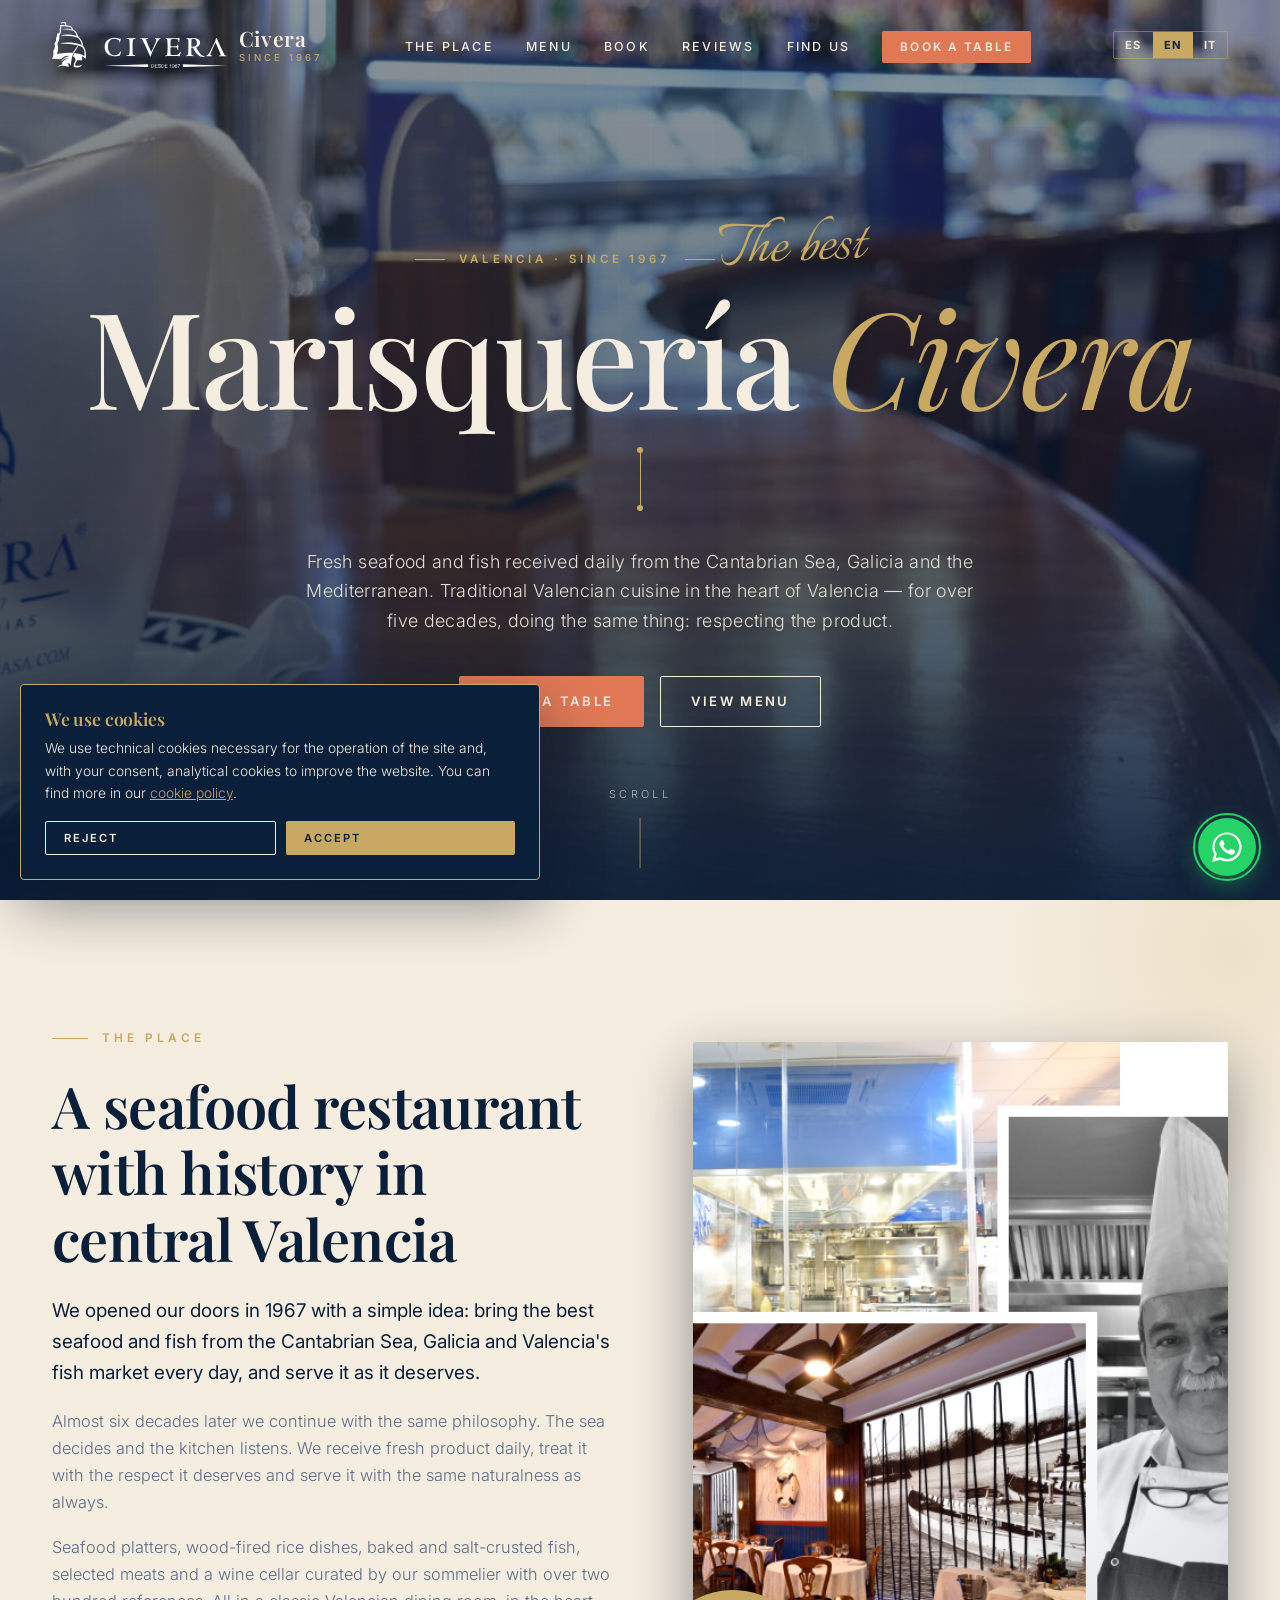
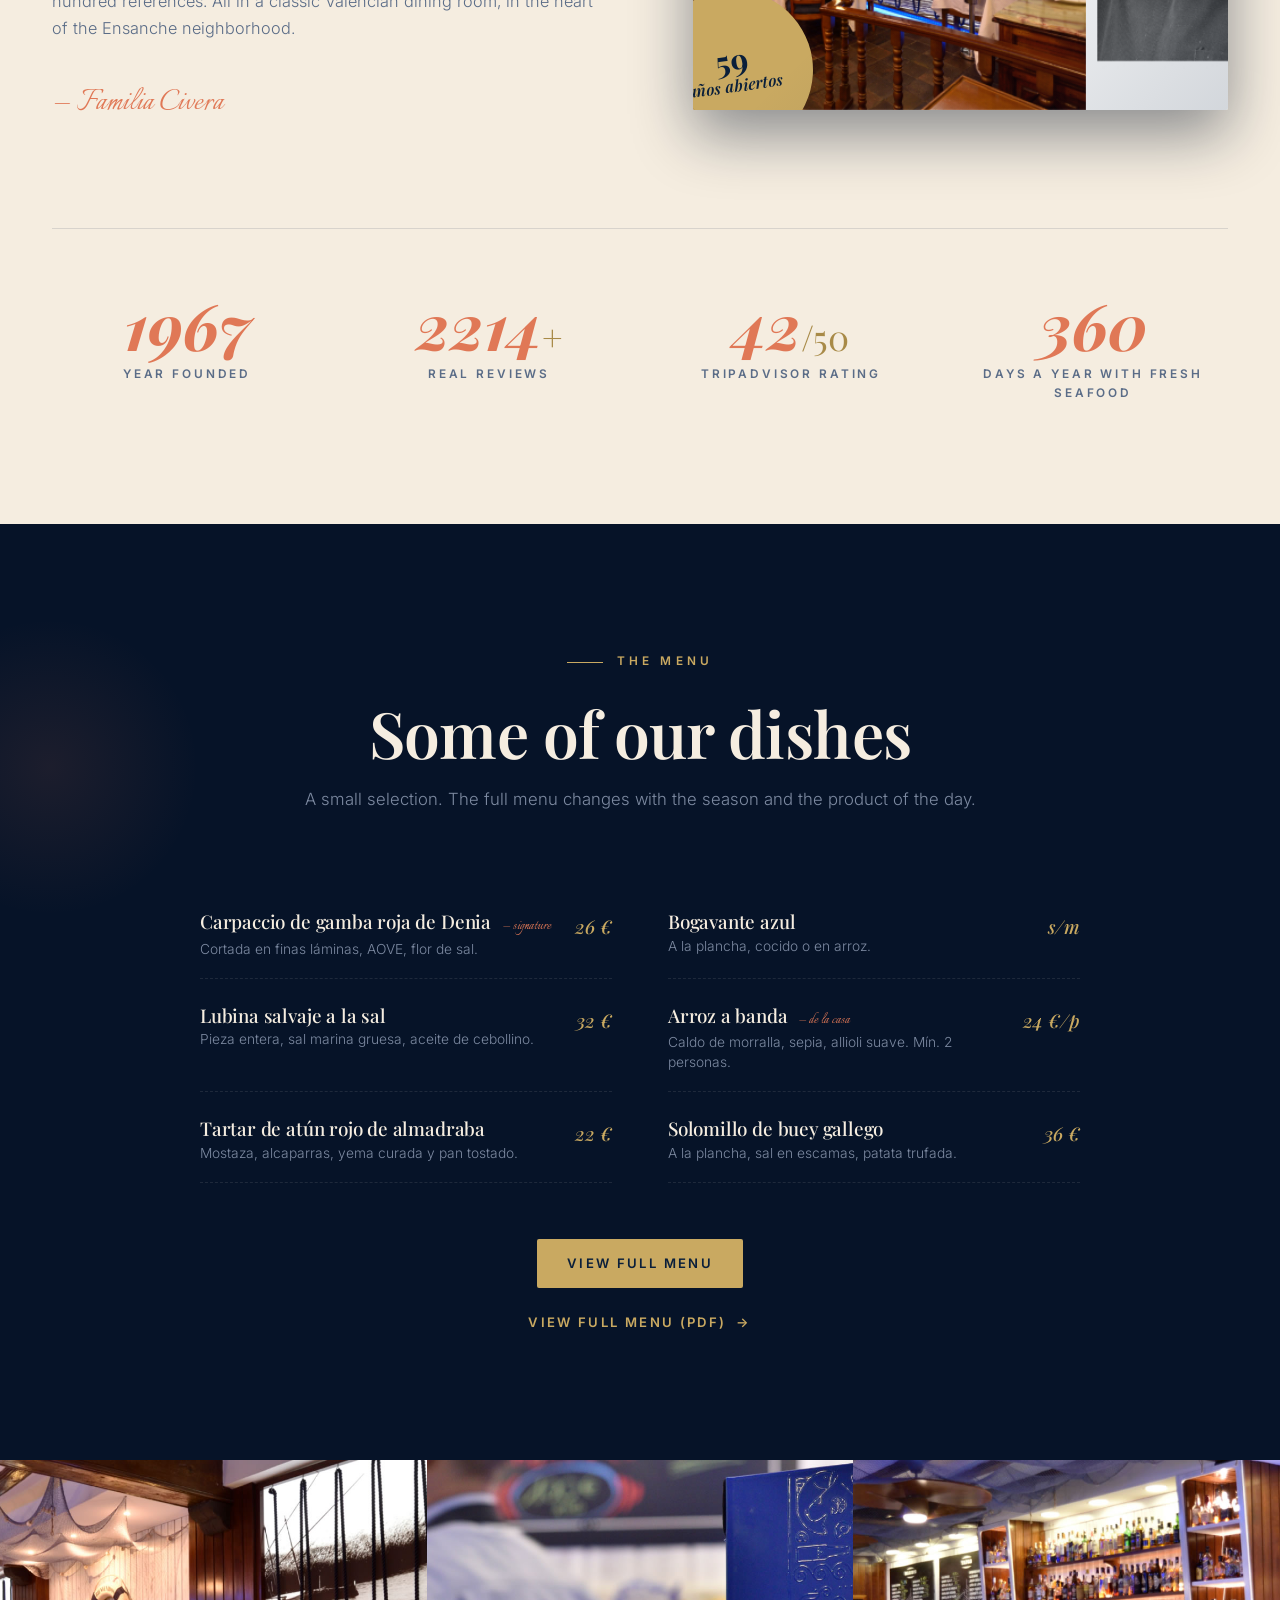
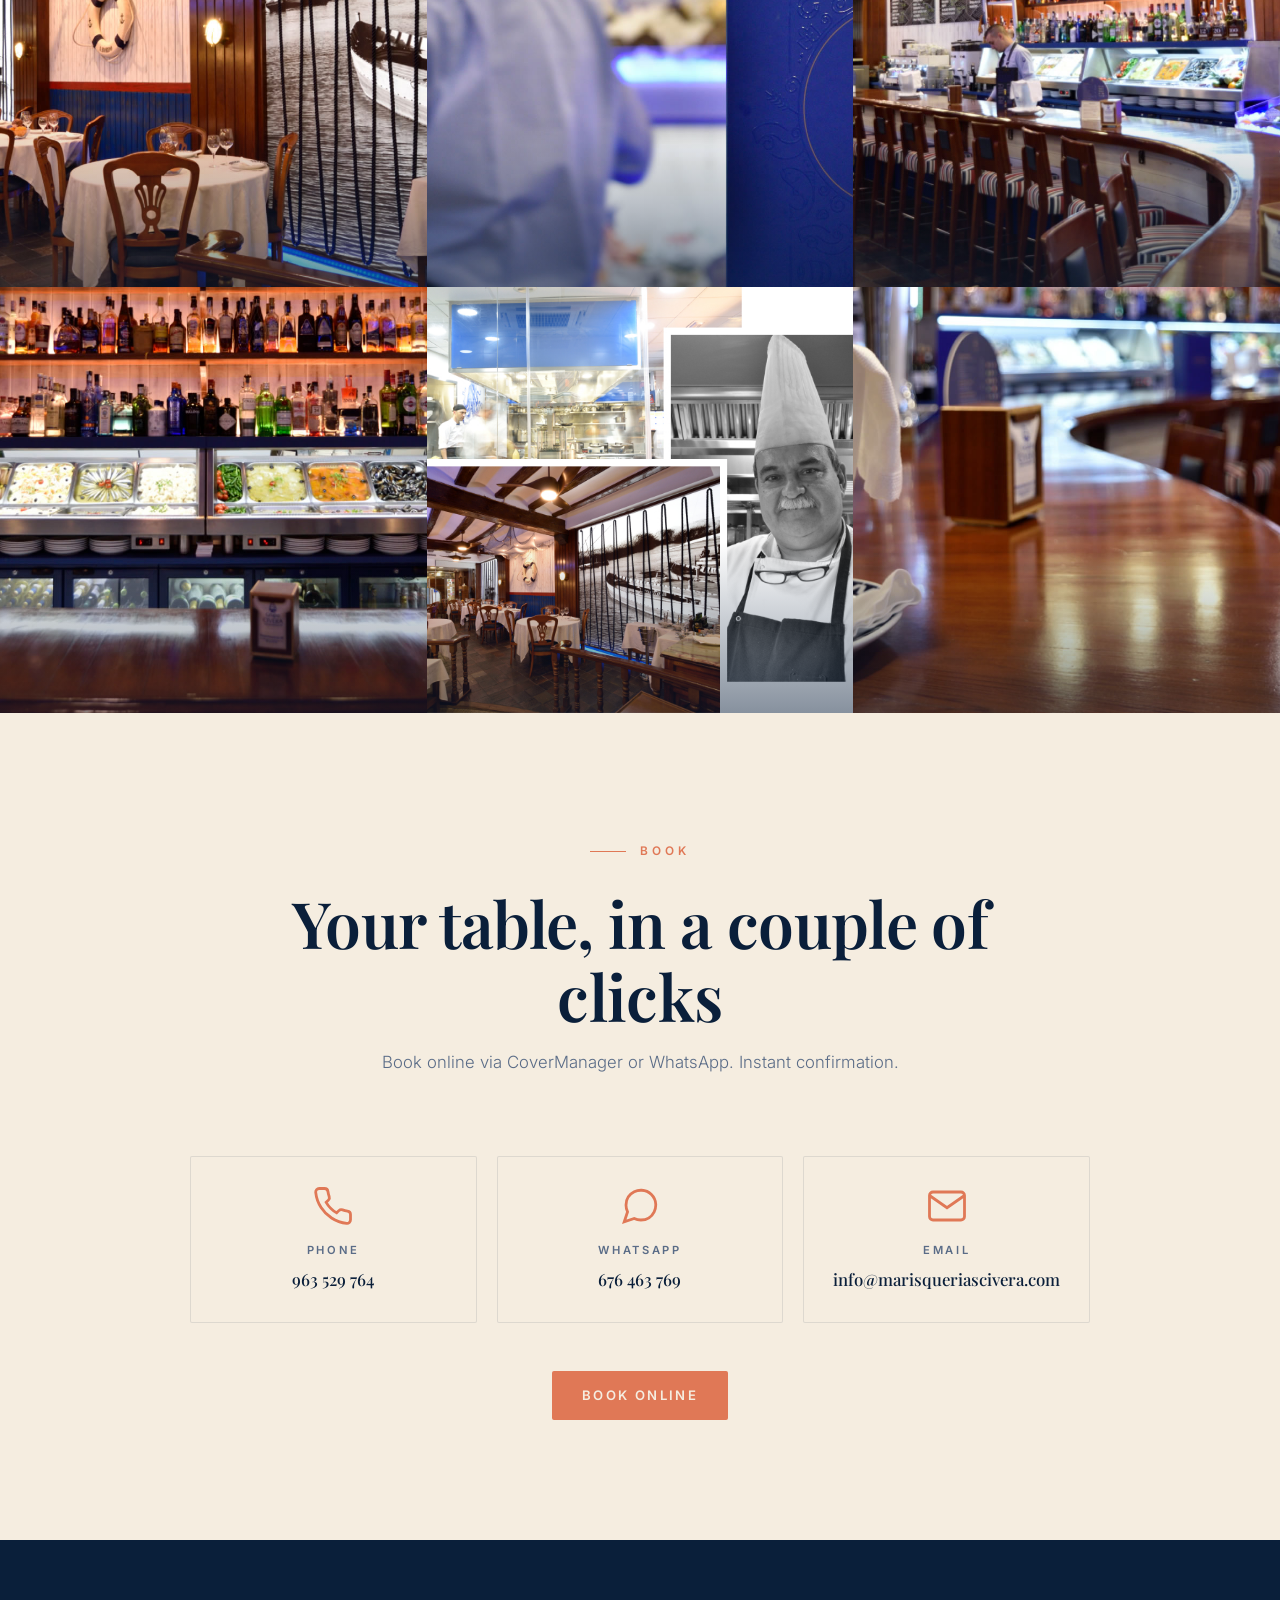
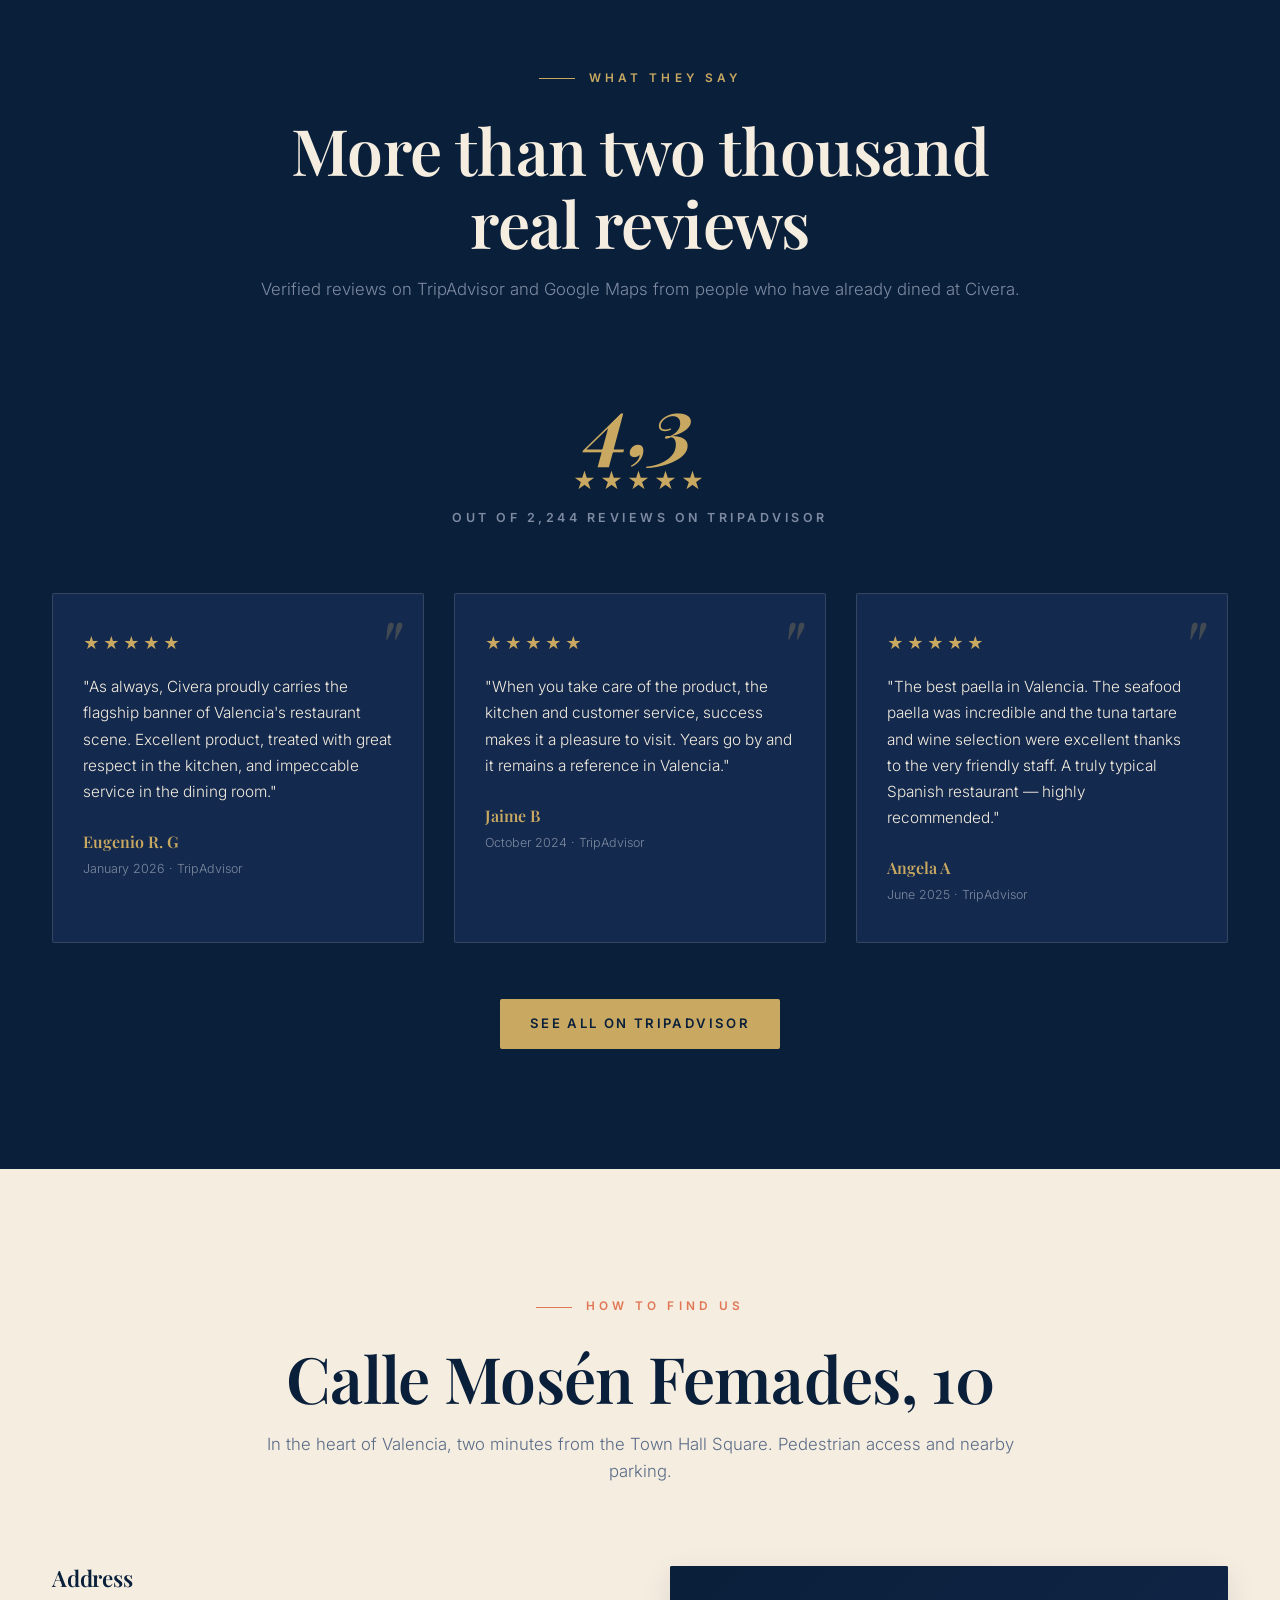
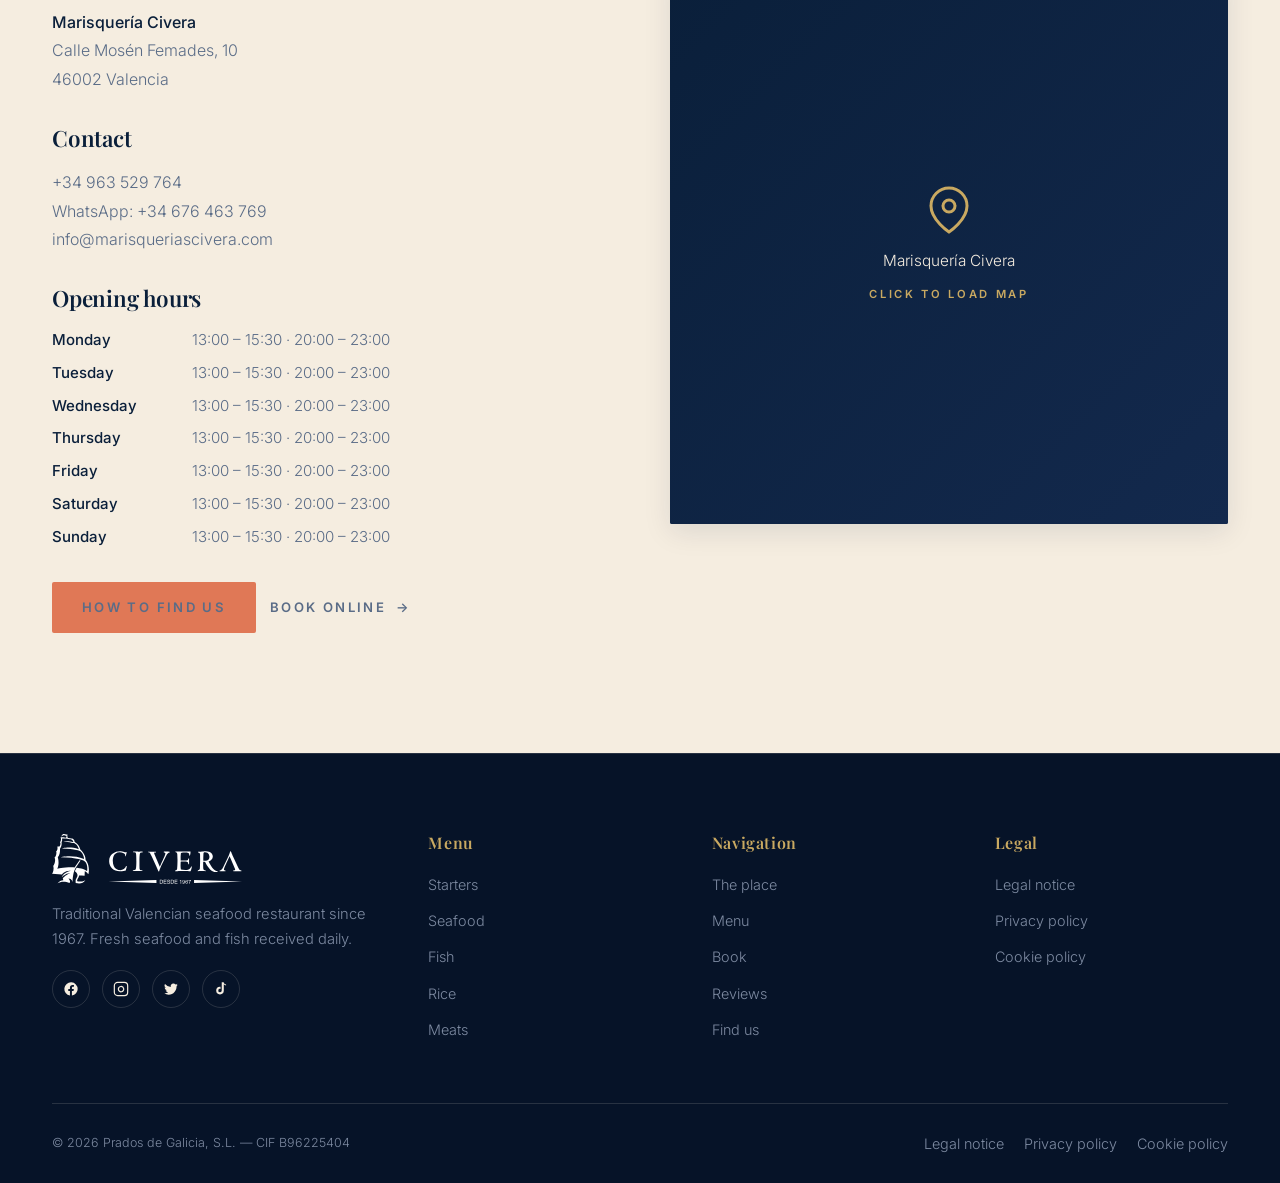
==== index.html @ a4472430 "Eliminar selector de idioma flotante y reforzar borde del switcher en nav El selector flotante abajo" ====
<!DOCTYPE html>
<html lang="es">
<head>
<meta charset="UTF-8">
<meta name="viewport" content="width=device-width, initial-scale=1.0">
<title>Marisquería Civera · La mejor Marisquería de Valencia desde 1967</title>
<meta name="description" content="Marisquería Civera, en pleno centro de Valencia desde 1967. Marisco y pescado fresco recibido cada día, arroces tradicionales y carta seleccionada. Reserva online.">
<meta name="keywords" content="marisquería Valencia, mejor marisquería Valencia, restaurante marisco Valencia, arroces Valencia, pescado fresco Valencia, Civera, Mosén Femades, restaurante Mediterráneo">
<meta name="author" content="Marisquería Civera">
<meta name="robots" content="index, follow, max-image-preview:large">
<meta name="theme-color" content="#0a1f3a">
<link rel="canonical" href="https://www.marisqueriascivera.com/">

<link rel="alternate" hreflang="es" href="https://www.marisqueriascivera.com/">
<link rel="alternate" hreflang="en" href="https://www.marisqueriascivera.com/?lang=en">
<link rel="alternate" hreflang="it" href="https://www.marisqueriascivera.com/?lang=it">
<link rel="alternate" hreflang="x-default" href="https://www.marisqueriascivera.com/">

<meta property="og:type" content="restaurant.restaurant">
<meta property="og:title" content="Marisquería Civera · La mejor Marisquería de Valencia">
<meta property="og:description" content="Desde 1967, marisco y pescado fresco recibido cada día en el corazón de Valencia. Arroces, mariscadas y carta de autor.">
<meta property="og:url" content="https://www.marisqueriascivera.com/">
<meta property="og:locale" content="es_ES">
<meta property="og:locale:alternate" content="en_US">
<meta property="og:locale:alternate" content="it_IT">
<meta property="og:site_name" content="Marisquería Civera">
<meta property="og:image" content="https://www.marisqueriascivera.com/assets/og-image.jpg">
<meta property="og:image:width" content="1200">
<meta property="og:image:height" content="630">
<meta property="og:image:alt" content="Marisquería Civera, Valencia">
<meta property="restaurant:contact_info:street_address" content="Calle Mosén Femades, 10">
<meta property="restaurant:contact_info:locality" content="Valencia">
<meta property="restaurant:contact_info:postal_code" content="46002">
<meta property="restaurant:contact_info:country_name" content="España">
<meta property="restaurant:contact_info:phone_number" content="+34963529764">

<meta name="twitter:card" content="summary_large_image">
<meta name="twitter:title" content="Marisquería Civera · La mejor Marisquería de Valencia">
<meta name="twitter:description" content="Desde 1967, marisco y pescado fresco en el corazón de Valencia. Reserva online.">
<meta name="twitter:image" content="https://www.marisqueriascivera.com/assets/og-image.jpg">

<link rel="icon" type="image/svg+xml" href="data:image/svg+xml,%3Csvg xmlns='http://www.w3.org/2000/svg' viewBox='0 0 100 100'%3E%3Crect width='100' height='100' fill='%230a1f3a'/%3E%3Ctext x='50' y='66' text-anchor='middle' font-family='Georgia,serif' font-size='52' font-weight='600' fill='%23c9a961' font-style='italic'%3EC%3C/text%3E%3C/svg%3E">

<!-- JSON-LD: Restaurant + WebSite con SearchAction + sitelinks por subpáginas -->
<script type="application/ld+json">
{
  "@context": "https://schema.org",
  "@type": "Restaurant",
  "@id": "https://www.marisqueriascivera.com/#restaurant",
  "name": "Marisquería Civera",
  "alternateName": "Civera Marisquería",
  "description": "Marisquería tradicional en Valencia desde 1967. Marisco y pescado fresco recibido cada día, arroces tradicionales y carta de autor.",
  "url": "https://www.marisqueriascivera.com/",
  "telephone": "+34963529764",
  "email": "info@marisqueriascivera.com",
  "image": "https://www.marisqueriascivera.com/assets/og-image.jpg",
  "logo": "https://www.marisqueriascivera.com/assets/civera/logo_civera.svg",
  "priceRange": "€€€",
  "servesCuisine": ["Spanish", "Mediterranean", "Seafood", "Valencian", "Rice dishes"],
  "acceptsReservations": "True",
  "currenciesAccepted": "EUR",
  "paymentAccepted": "Cash, Credit Card",
  "foundingDate": "1967",
  "hasMenu": "https://www.marisqueriascivera.com/carta",
  "address": {
    "@type": "PostalAddress",
    "streetAddress": "Calle Mosén Femades, 10",
    "addressLocality": "Valencia",
    "addressRegion": "Valencia",
    "postalCode": "46002",
    "addressCountry": "ES"
  },
  "geo": {
    "@type": "GeoCoordinates",
    "latitude": 39.4687944,
    "longitude": -0.3744028
  },
  "openingHoursSpecification": [
    {"@type":"OpeningHoursSpecification","dayOfWeek":["Monday","Tuesday","Wednesday","Thursday","Friday","Saturday","Sunday"],"opens":"13:00","closes":"15:30"},
    {"@type":"OpeningHoursSpecification","dayOfWeek":["Monday","Tuesday","Wednesday","Thursday","Friday","Saturday","Sunday"],"opens":"20:00","closes":"23:00"}
  ],
  "aggregateRating": {
    "@type": "AggregateRating",
    "ratingValue": "4.3",
    "reviewCount": "2244",
    "bestRating": "5",
    "worstRating": "1"
  },
  "review": [
    {"@type":"Review","author":{"@type":"Person","name":"Eugenio R. G"},"datePublished":"2026-01-15","reviewBody":"Como siempre, Civera lleva con merecidos honores la bandera de buque insignia de la restauración en la ciudad de Valencia. Excelente producto, tratado con gran respeto en la cocina, y un impecable servicio en sala.","reviewRating":{"@type":"Rating","ratingValue":"5","bestRating":"5"}},
    {"@type":"Review","author":{"@type":"Person","name":"Jaime B"},"datePublished":"2024-10-10","reviewBody":"Cuando se cuida el producto, la cocina y la atención al cliente, el éxito hace que sea un placer visitarlo. Pasan los años y sigue siendo una referencia en Valencia.","reviewRating":{"@type":"Rating","ratingValue":"5","bestRating":"5"}},
    {"@type":"Review","author":{"@type":"Person","name":"Angela A"},"datePublished":"2025-06-20","reviewBody":"The best paella in Valencia. The seafood paella was incredible and the tuna tartare and wine selection were excellent thanks to the very friendly staff.","reviewRating":{"@type":"Rating","ratingValue":"5","bestRating":"5"}}
  ],
  "sameAs": [
    "https://www.facebook.com/civera.marisqueria",
    "https://twitter.com/mariscocivera",
    "https://www.instagram.com/civeramarisqueria/",
    "https://www.tiktok.com/@civeramarisqueria",
    "https://www.tripadvisor.es/Restaurant_Review-g187529-d1761203-Reviews-Civera_Marisqueria-Valencia_Province_of_Valencia_Valencian_Community.html"
  ],
  "potentialAction": {
    "@type":"ReserveAction",
    "target":{"@type":"EntryPoint","urlTemplate":"https://www.marisqueriascivera.com/reservar","actionPlatform":["http://schema.org/DesktopWebPlatform","http://schema.org/MobileWebPlatform"]},
    "result":{"@type":"FoodEstablishmentReservation","name":"Reserva en Marisquería Civera"}
  }
}
</script>

<!-- JSON-LD: WebSite con SearchAction (mejora sitelinks en Google) -->
<script type="application/ld+json">
{
  "@context":"https://schema.org",
  "@type":"WebSite",
  "@id":"https://www.marisqueriascivera.com/#website",
  "url":"https://www.marisqueriascivera.com/",
  "name":"Marisquería Civera",
  "publisher":{"@id":"https://www.marisqueriascivera.com/#restaurant"},
  "inLanguage":"es"
}
</script>

<link rel="preconnect" href="https://fonts.googleapis.com">
<link rel="preconnect" href="https://fonts.gstatic.com" crossorigin>
<link href="https://fonts.googleapis.com/css2?family=Playfair+Display:ital,wght@0,400;0,500;0,600;0,700;0,800;1,400;1,500&family=Inter:wght@300;400;500;600;700&family=Italianno&display=swap" rel="stylesheet">
<link rel="stylesheet" href="assets/civera-styles.css">
</head>
<body>

<!-- NAV -->
<nav id="mainNav">
  <div class="container">
    <a href="index.html" class="logo">
      <img src="assets/civera/logo_civera.svg" alt="Marisquería Civera">
      <span class="logo-text">Civera<small data-i18n="nav.tagline">Desde 1967</small></span>
    </a>
    <ul class="nav-links" id="navLinks">
      <li><a href="#local" data-i18n="nav.local">El local</a></li>
      <li><a href="carta.html" data-i18n="nav.carta">Carta</a></li>
      <li><a href="reservar.html" data-i18n="nav.reservas">Reservar</a></li>
      <li><a href="#reviews" data-i18n="nav.reviews">Reseñas</a></li>
      <li><a href="donde-estamos.html" data-i18n="nav.contact">Dónde estamos</a></li>
      <li><a href="reservar.html" class="nav-cta" data-i18n="nav.cta">Reservar</a></li>
    </ul>
    <div class="nav-right">
      <div class="lang-toggle" role="group" aria-label="Idioma">
        <button data-lang="es" class="active" aria-label="Español">ES</button>
        <button data-lang="en" aria-label="English">EN</button>
        <button data-lang="it" aria-label="Italiano">IT</button>
      </div>
      <button class="burger" id="burger" aria-label="Menú">
        <svg width="26" height="26" viewBox="0 0 24 24" fill="none" stroke="currentColor" stroke-width="2"><line x1="4" y1="7" x2="20" y2="7"/><line x1="4" y1="12" x2="20" y2="12"/><line x1="4" y1="17" x2="20" y2="17"/></svg>
      </button>
    </div>
  </div>
</nav>

<!-- HERO -->
<header class="hero">
  <div class="hero-bg" data-parallax="0.3">
    <img src="assets/civera/banner-01.jpg" alt="Marisco fresco en Marisquería Civera">
  </div>
  <div class="hero-grain"></div>
  <div class="container hero-inner">
    <span class="hero-stamp" data-i18n="hero.stamp">VALENCIA · DESDE 1967</span>
    <span class="hero-script" data-i18n="hero.script">La mejor</span>
    <h1 class="hero-title">Marisquería <em>Civera</em></h1>
    <div class="hero-divider"></div>
    <p class="hero-sub" data-i18n="hero.sub">Marisco y pescado fresco recibido cada día desde el Cantábrico, Galicia y el Mediterráneo. Cocina valenciana tradicional en pleno corazón de Valencia, con más de cinco décadas haciendo lo mismo: respetar el producto.</p>
    <div class="hero-cta">
      <a href="reservar.html" class="btn btn-coral"><span data-i18n="hero.ctaPrimary">Reservar mesa</span></a>
      <a href="carta.html" class="btn btn-ghost"><span data-i18n="hero.ctaSecondary">Ver carta</span></a>
    </div>
  </div>
  <div class="scroll-hint">
    <span data-i18n="hero.scroll">Scroll</span>
  </div>
</header>

<!-- EL LOCAL -->
<section id="local" class="local">
  <div class="container">
    <div class="local-grid">
      <div class="local-text reveal">
        <span class="eyebrow" data-i18n="local.eyebrow">El local</span>
        <h2 data-i18n="local.title">Una marisquería con historia en el centro de Valencia</h2>
        <p class="lead" data-i18n="local.lead">Abrimos las puertas en 1967 con una idea sencilla: traer cada día el mejor marisco y pescado del Cantábrico, Galicia y la lonja valenciana, y servirlo como se merece.</p>
        <p data-i18n="local.p1">Casi seis décadas después seguimos con la misma filosofía. La mar manda y la cocina escucha. Recibimos producto fresco a diario, lo tratamos con el respeto que pide y lo servimos con la naturalidad de siempre.</p>
        <p data-i18n="local.p2">Mariscadas, arroces de leña, pescados al horno y a la sal, carnes seleccionadas y una bodega cuidada por nuestro sumiller con más de doscientas referencias. Todo en un comedor clásico valenciano, en pleno barrio del Ensanche.</p>
        <div class="signature">
          <span class="script">— Familia Civera</span>
        </div>
      </div>
      <div class="local-img-wrap reveal">
        <img src="assets/civera/interior.jpg" alt="Interior de Marisquería Civera, Valencia">
        <div class="local-stamp">
          <span><strong>59</strong>años abiertos</span>
        </div>
      </div>
    </div>

    <div class="stats reveal-stagger">
      <div class="stat">
        <div class="stat-num">1967</div>
        <div class="stat-label" data-i18n="stats.year">Año de fundación</div>
      </div>
      <div class="stat">
        <div class="stat-num"><span data-count="2244">0</span><small>+</small></div>
        <div class="stat-label" data-i18n="stats.reviews">Reseñas reales</div>
      </div>
      <div class="stat">
        <div class="stat-num"><span data-count="43">0</span><small>/50</small></div>
        <div class="stat-label" data-i18n="stats.rating">Valoración TripAdvisor</div>
      </div>
      <div class="stat">
        <div class="stat-num"><span data-count="365">0</span></div>
        <div class="stat-label" data-i18n="stats.fresh">Días al año con marisco fresco</div>
      </div>
    </div>
  </div>
</section>

<!-- TEASER CARTA -->
<section id="carta" class="carta-teaser">
  <div class="container">
    <div class="section-head reveal">
      <span class="eyebrow" data-i18n="cartaTeaser.eyebrow">La carta</span>
      <h2 class="section-title" data-i18n="cartaTeaser.title">Algunos de nuestros platos</h2>
      <p data-i18n="cartaTeaser.intro">Una pequeña selección. La carta completa cambia con la temporada y el producto del día.</p>
    </div>

    <div class="carta-teaser-grid reveal-stagger">
      <div class="carta-item"><div><h4>Carpaccio de gamba roja de Denia <span class="signature">— signature</span></h4><p>Cortada en finas láminas, AOVE, flor de sal.</p></div><span class="carta-price">26 €</span></div>
      <div class="carta-item"><div><h4>Bogavante azul</h4><p>A la plancha, cocido o en arroz.</p></div><span class="carta-price">s/m</span></div>
      <div class="carta-item"><div><h4>Lubina salvaje a la sal</h4><p>Pieza entera, sal marina gruesa, aceite de cebollino.</p></div><span class="carta-price">32 €</span></div>
      <div class="carta-item"><div><h4>Arroz a banda <span class="signature">— de la casa</span></h4><p>Caldo de morralla, sepia, allioli suave. Mín. 2 personas.</p></div><span class="carta-price">24 €/p</span></div>
      <div class="carta-item"><div><h4>Tartar de atún rojo de almadraba</h4><p>Mostaza, alcaparras, yema curada y pan tostado.</p></div><span class="carta-price">22 €</span></div>
      <div class="carta-item"><div><h4>Solomillo de buey gallego</h4><p>A la plancha, sal en escamas, patata trufada.</p></div><span class="carta-price">36 €</span></div>
    </div>

    <div class="carta-cta reveal">
      <a href="carta.html" class="btn"><span data-i18n="carta.viewAll">Ver carta completa</span></a>
      <a href="assets/carta-civera.pdf" target="_blank" rel="noopener" class="btn-link" data-carta-pdf data-i18n="carta.viewPdf">Ver carta completa (PDF)</a>
    </div>
  </div>
</section>

<!-- GALERÍA -->
<section class="gallery" id="galeria">
  <div class="gallery-grid reveal-stagger">
    <div class="gallery-item"><img src="assets/civera/banner-02.jpg" alt="Marisco fresco Civera" loading="lazy"></div>
    <div class="gallery-item"><img src="assets/civera/banner-03.jpg" alt="Plato de Marisquería Civera" loading="lazy"></div>
    <div class="gallery-item"><img src="assets/civera/banner-04.jpg" alt="Arroz tradicional Civera" loading="lazy"></div>
    <div class="gallery-item"><img src="assets/civera/banner-05.jpg" alt="Pescado fresco Civera" loading="lazy"></div>
    <div class="gallery-item"><img src="assets/civera/interior.jpg" alt="Interior Marisquería Civera" loading="lazy"></div>
    <div class="gallery-item"><img src="assets/civera/banner-01.jpg" alt="Mariscada Civera" loading="lazy"></div>
  </div>
</section>

<!-- TEASER RESERVAS -->
<section id="reservas" class="reservas">
  <div class="container">
    <div class="section-head reveal">
      <span class="eyebrow" data-i18n="reservas.eyebrow">Reservar</span>
      <h2 class="section-title" data-i18n="reservas.title">Tu mesa, en un par de clics</h2>
      <p data-i18n="reservasTeaser.intro">Reserva online en CoverManager o por WhatsApp. Confirmación inmediata.</p>
    </div>

    <div class="reservas-channels reveal-stagger" style="max-width:900px;margin:0 auto">
      <a href="tel:+34963529764" class="channel">
        <div class="channel-icon"><svg viewBox="0 0 24 24" fill="none" stroke="currentColor" stroke-width="1.6"><path d="M22 16.92v3a2 2 0 0 1-2.18 2 19.79 19.79 0 0 1-8.63-3.07 19.5 19.5 0 0 1-6-6 19.79 19.79 0 0 1-3.07-8.67A2 2 0 0 1 4.11 2h3a2 2 0 0 1 2 1.72 12.84 12.84 0 0 0 .7 2.81 2 2 0 0 1-.45 2.11L8.09 9.91a16 16 0 0 0 6 6l1.27-1.27a2 2 0 0 1 2.11-.45 12.84 12.84 0 0 0 2.81.7A2 2 0 0 1 22 16.92z"/></svg></div>
        <div class="channel-label" data-i18n="reservas.phone">Teléfono</div>
        <div class="channel-value">963 529 764</div>
      </a>
      <a href="https://wa.me/34676463769" target="_blank" rel="noopener" class="channel">
        <div class="channel-icon"><svg viewBox="0 0 24 24" fill="none" stroke="currentColor" stroke-width="1.6"><path d="M21 11.5a8.38 8.38 0 0 1-.9 3.8 8.5 8.5 0 0 1-7.6 4.7 8.38 8.38 0 0 1-3.8-.9L3 21l1.9-5.7a8.38 8.38 0 0 1-.9-3.8 8.5 8.5 0 0 1 4.7-7.6 8.38 8.38 0 0 1 3.8-.9h.5a8.48 8.48 0 0 1 8 8v.5z"/></svg></div>
        <div class="channel-label" data-i18n="reservas.whatsapp">WhatsApp</div>
        <div class="channel-value">676 463 769</div>
      </a>
      <a href="mailto:info@marisqueriascivera.com" class="channel">
        <div class="channel-icon"><svg viewBox="0 0 24 24" fill="none" stroke="currentColor" stroke-width="1.6"><path d="M4 4h16c1.1 0 2 .9 2 2v12c0 1.1-.9 2-2 2H4c-1.1 0-2-.9-2-2V6c0-1.1.9-2 2-2z"/><polyline points="22,6 12,13 2,6"/></svg></div>
        <div class="channel-label" data-i18n="reservas.email">Email</div>
        <div class="channel-value">info@marisqueriascivera.com</div>
      </a>
    </div>

    <div class="carta-cta reveal" style="margin-top:48px">
      <a href="reservar.html" class="btn btn-coral"><span data-i18n="reservas.go">Reservar online</span></a>
    </div>
  </div>
</section>

<!-- RESEÑAS -->
<section id="reviews" class="reviews">
  <div class="container">
    <div class="section-head reveal">
      <span class="eyebrow" data-i18n="reviews.eyebrow">Lo que dicen</span>
      <h2 class="section-title" data-i18n="reviews.title">Más de dos mil opiniones reales</h2>
      <p data-i18n="reviews.intro">Reseñas verificadas en TripAdvisor y Google Maps de quienes ya han pasado por Civera.</p>
    </div>

    <div class="reviews-rating reveal">
      <div class="reviews-rating-num">4,3</div>
      <div class="reviews-stars">★★★★★</div>
      <div class="reviews-rating-label" data-i18n="reviews.label">Sobre 2.244 reseñas en TripAdvisor</div>
    </div>

    <div class="reviews-grid reveal-stagger">
      <article class="review-card">
        <div class="review-stars">★★★★★</div>
        <p class="review-text" data-i18n="review.eugenio">"Como siempre, Civera lleva con merecidos honores la bandera de buque insignia de la restauración en la ciudad de Valencia. Excelente producto, tratado con gran respeto en la cocina, y un impecable servicio en sala."</p>
        <div class="review-author">Eugenio R. G</div>
        <div class="review-date" data-i18n="review.date.eugenio">enero 2026 · TripAdvisor</div>
      </article>
      <article class="review-card">
        <div class="review-stars">★★★★★</div>
        <p class="review-text" data-i18n="review.jaime">"Cuando se cuida el producto, la cocina y la atención al cliente, el éxito hace que sea un placer visitarlo. Pasan los años y sigue siendo una referencia en Valencia."</p>
        <div class="review-author">Jaime B</div>
        <div class="review-date" data-i18n="review.date.jaime">octubre 2024 · TripAdvisor</div>
      </article>
      <article class="review-card">
        <div class="review-stars">★★★★★</div>
        <p class="review-text" data-i18n="review.angela">"The best paella in Valencia. The seafood paella was incredible and the tuna tartare and wine selection were excellent thanks to the very friendly staff. A truly typical Spanish restaurant — highly recommended."</p>
        <div class="review-author">Angela A</div>
        <div class="review-date" data-i18n="review.date.angela">junio 2025 · TripAdvisor</div>
      </article>
    </div>

    <div class="reviews-cta reveal">
      <a href="https://www.tripadvisor.es/Restaurant_Review-g187529-d1761203-Reviews-Civera_Marisqueria-Valencia_Province_of_Valencia_Valencian_Community.html" target="_blank" rel="noopener" class="btn"><span data-i18n="reviews.more">Ver todas en TripAdvisor</span></a>
    </div>
  </div>
</section>

<!-- TEASER CONTACTO / DÓNDE ESTAMOS -->
<section id="contacto" class="contacto">
  <div class="container">
    <div class="section-head reveal">
      <span class="eyebrow" data-i18n="contacto.eyebrow">Cómo llegar</span>
      <h2 class="section-title" data-i18n="contacto.title">Calle Mosén Femades, 10</h2>
      <p data-i18n="contactoTeaser.intro">En pleno centro de Valencia, a dos minutos de la Plaza del Ayuntamiento. Acceso peatonal y aparcamientos cercanos.</p>
    </div>

    <div class="contacto-grid">
      <div class="contacto-info reveal">
        <h3 data-i18n="contacto.address">Dirección</h3>
        <p class="strong">Marisquería Civera</p>
        <p>Calle Mosén Femades, 10<br>46002 Valencia</p>

        <h3 data-i18n="contacto.contactTitle">Contacto</h3>
        <p><a href="tel:+34963529764">+34 963 529 764</a></p>
        <p><a href="https://wa.me/34676463769">WhatsApp: +34 676 463 769</a></p>
        <p><a href="mailto:info@marisqueriascivera.com">info@marisqueriascivera.com</a></p>

        <h3 data-i18n="contacto.hoursTitle">Horario</h3>
        <div class="horario-grid">
          <div class="day" data-i18n="day.mon">Lunes</div><div class="hours">13:00 – 15:30 · 20:00 – 23:00</div>
          <div class="day" data-i18n="day.tue">Martes</div><div class="hours">13:00 – 15:30 · 20:00 – 23:00</div>
          <div class="day" data-i18n="day.wed">Miércoles</div><div class="hours">13:00 – 15:30 · 20:00 – 23:00</div>
          <div class="day" data-i18n="day.thu">Jueves</div><div class="hours">13:00 – 15:30 · 20:00 – 23:00</div>
          <div class="day" data-i18n="day.fri">Viernes</div><div class="hours">13:00 – 15:30 · 20:00 – 23:00</div>
          <div class="day" data-i18n="day.sat">Sábado</div><div class="hours">13:00 – 15:30 · 20:00 – 23:00</div>
          <div class="day" data-i18n="day.sun">Domingo</div><div class="hours">13:00 – 15:30 · 20:00 – 23:00</div>
        </div>

        <div style="margin-top:32px;display:flex;gap:14px;flex-wrap:wrap">
          <a href="donde-estamos.html" class="btn btn-coral"><span data-i18n="contacto.howto">Cómo llegar</span></a>
          <a href="reservar.html" class="btn-link" data-i18n="reservas.go">Reservar online</a>
        </div>
      </div>

      <div class="map-wrap reveal" id="mapWrap" role="button" tabindex="0" aria-label="Cargar mapa">
        <div class="map-placeholder" id="mapPlaceholder">
          <svg viewBox="0 0 24 24" fill="none" stroke="currentColor" stroke-width="1.5"><path d="M21 10c0 7-9 13-9 13s-9-6-9-13a9 9 0 0 1 18 0z"/><circle cx="12" cy="10" r="3"/></svg>
          <p data-i18n="map.title">Marisquería Civera</p>
          <small data-i18n="map.click">Click para cargar el mapa</small>
        </div>
      </div>
    </div>
  </div>
</section>

<!-- FOOTER -->
<footer>
  <div class="container">
    <div class="footer-grid">
      <div class="footer-brand">
        <img src="assets/civera/logo_civera.svg" alt="Marisquería Civera">
        <p data-i18n="footer.about">Marisquería tradicional valenciana desde 1967. Marisco y pescado fresco recibido cada día.</p>
        <div class="footer-social">
          <a href="https://www.facebook.com/civera.marisqueria" target="_blank" rel="noopener" aria-label="Facebook"><svg viewBox="0 0 24 24" fill="currentColor"><path d="M22 12a10 10 0 1 0-11.6 9.9v-7H7.9V12h2.5V9.8c0-2.5 1.5-3.9 3.8-3.9 1.1 0 2.2.2 2.2.2v2.5h-1.3c-1.3 0-1.7.8-1.7 1.6V12h2.9l-.5 2.9h-2.4v7A10 10 0 0 0 22 12z"/></svg></a>
          <a href="https://www.instagram.com/civeramarisqueria/" target="_blank" rel="noopener" aria-label="Instagram"><svg viewBox="0 0 24 24" fill="none" stroke="currentColor" stroke-width="1.8"><rect x="2" y="2" width="20" height="20" rx="5"/><path d="M16 11.4a4 4 0 1 1-7.9 1.2 4 4 0 0 1 7.9-1.2z"/><line x1="17.5" y1="6.5" x2="17.51" y2="6.5"/></svg></a>
          <a href="https://twitter.com/mariscocivera" target="_blank" rel="noopener" aria-label="Twitter"><svg viewBox="0 0 24 24" fill="currentColor"><path d="M22 5.8a8.5 8.5 0 0 1-2.4.7 4.2 4.2 0 0 0 1.8-2.3 8.4 8.4 0 0 1-2.6 1A4.2 4.2 0 0 0 11.6 9a11.8 11.8 0 0 1-8.6-4.4 4.2 4.2 0 0 0 1.3 5.6 4.1 4.1 0 0 1-1.9-.5v.1a4.2 4.2 0 0 0 3.4 4.1 4.2 4.2 0 0 1-1.9.1 4.2 4.2 0 0 0 3.9 2.9A8.4 8.4 0 0 1 2 18.5 11.8 11.8 0 0 0 8.4 20.5c7.7 0 11.9-6.4 11.9-11.9v-.5A8.5 8.5 0 0 0 22 5.8z"/></svg></a>
          <a href="https://www.tiktok.com/@civeramarisqueria" target="_blank" rel="noopener" aria-label="TikTok"><svg viewBox="0 0 24 24" fill="currentColor"><path d="M19.6 6.7a4.8 4.8 0 0 1-3.4-1.7v9.4a5.7 5.7 0 1 1-5.7-5.7c.3 0 .5 0 .8.1v3.1a2.6 2.6 0 1 0 1.8 2.5V2h2.9c.2 1 .8 1.9 1.6 2.5a4.7 4.7 0 0 0 2 .8z"/></svg></a>
        </div>
      </div>
      <div>
        <h4 data-i18n="footer.menuTitle">Carta</h4>
        <ul>
          <li><a href="carta.html?tab=entrantes" data-i18n="carta.tab.entrantes">Entrantes</a></li>
          <li><a href="carta.html?tab=mariscos" data-i18n="carta.tab.mariscos">Mariscos</a></li>
          <li><a href="carta.html?tab=pescados" data-i18n="carta.tab.pescados">Pescados</a></li>
          <li><a href="carta.html?tab=arroces" data-i18n="carta.tab.arroces">Arroces</a></li>
          <li><a href="carta.html?tab=carnes" data-i18n="carta.tab.carnes">Carnes</a></li>
        </ul>
      </div>
      <div>
        <h4 data-i18n="footer.navTitle">Navegación</h4>
        <ul>
          <li><a href="#local" data-i18n="nav.local">El local</a></li>
          <li><a href="carta.html" data-i18n="nav.carta">Carta</a></li>
          <li><a href="reservar.html" data-i18n="nav.reservas">Reservar</a></li>
          <li><a href="#reviews" data-i18n="nav.reviews">Reseñas</a></li>
          <li><a href="donde-estamos.html" data-i18n="nav.contact">Dónde estamos</a></li>
        </ul>
      </div>
      <div>
        <h4 data-i18n="footer.legalTitle">Legal</h4>
        <ul>
          <li><a data-modal="aviso" data-i18n="legal.aviso">Aviso legal</a></li>
          <li><a data-modal="privacidad" data-i18n="legal.privacy">Política de privacidad</a></li>
          <li><a data-modal="cookies" data-i18n="legal.cookies">Política de cookies</a></li>
        </ul>
      </div>
    </div>
    <div class="footer-bottom">
      <div>© <span id="year">2026</span> Prados de Galicia, S.L. — CIF B96225404</div>
      <div class="footer-legal-links">
        <a data-modal="aviso" data-i18n="legal.aviso">Aviso legal</a>
        <a data-modal="privacidad" data-i18n="legal.privacy">Política de privacidad</a>
        <a data-modal="cookies" data-i18n="legal.cookies">Política de cookies</a>
      </div>
    </div>
  </div>
</footer>

<!-- WHATSAPP -->
<a href="https://wa.me/34676463769" target="_blank" rel="noopener" class="whatsapp-float" aria-label="WhatsApp">
  <svg viewBox="0 0 32 32" fill="currentColor"><path d="M16 .4C7.4.4.4 7.4.4 16c0 2.7.7 5.4 2.1 7.7L0 32l8.6-2.3c2.2 1.2 4.7 1.8 7.4 1.8 8.6 0 15.6-7 15.6-15.6S24.6.4 16 .4zm0 28.4c-2.4 0-4.7-.6-6.7-1.8l-.5-.3-5 1.3 1.3-4.9-.3-.5c-1.3-2.1-2-4.5-2-7 0-7.2 5.9-13.1 13.1-13.1S29 8.8 29 16s-5.9 12.8-13 12.8zm7.2-9.7c-.4-.2-2.3-1.1-2.7-1.3-.4-.1-.6-.2-.9.2-.3.4-1 1.3-1.3 1.6-.2.3-.5.3-.9.1-.4-.2-1.6-.6-3.1-1.9-1.1-1-1.9-2.3-2.2-2.6-.2-.4 0-.6.2-.8.2-.2.4-.5.6-.7.2-.2.3-.4.4-.6.1-.3 0-.5 0-.7s-.9-2.2-1.2-3c-.3-.8-.7-.7-.9-.7h-.7c-.3 0-.7.1-1.1.5s-1.4 1.4-1.4 3.4 1.5 4 1.7 4.2c.2.3 2.9 4.4 7.1 6.2 1 .4 1.8.7 2.4.9 1 .3 1.9.3 2.6.2.8-.1 2.3-1 2.7-1.9.3-.9.3-1.7.2-1.9-.1-.2-.4-.3-.8-.5z"/></svg>
</a>

<!-- COOKIE BANNER -->
<div class="cookie-banner" id="cookieBanner" role="dialog" aria-label="Cookies">
  <h4 data-i18n="cookies.title">Usamos cookies</h4>
  <p data-i18n="cookies.text"></p>
  <div class="cookie-actions">
    <button class="btn btn-ghost" id="cookieReject"><span data-i18n="cookies.reject">Rechazar</span></button>
    <button class="btn" id="cookieAccept"><span data-i18n="cookies.accept">Aceptar</span></button>
  </div>
</div>

<!-- MODALES -->
<div class="modal-bg" id="modalAviso">
  <div class="modal-content">
    <button class="modal-close" data-close>✕</button>
    <h2 data-i18n="legal.aviso">Aviso legal</h2>
    <p><strong>Titular del sitio web:</strong> Prados de Galicia, S.L.</p>
    <p><strong>NIF:</strong> B96225404</p>
    <p><strong>Domicilio social:</strong> Calle Mosén Femades, 10 — 46002 Valencia, España</p>
    <p><strong>Teléfono:</strong> +34 963 529 764 · <strong>Email:</strong> info@marisqueriascivera.com</p>
    <p><strong>Actividad:</strong> Restauración (CNAE 5610). Sociedad inscrita en el Registro Mercantil de Valencia.</p>
    <h3>Objeto</h3>
    <p>El presente aviso legal regula el uso del sitio web www.marisqueriascivera.com, titularidad de Prados de Galicia, S.L. La navegación por este sitio atribuye la condición de usuario e implica la aceptación plena de las presentes condiciones.</p>
    <h3>Propiedad intelectual</h3>
    <p>Todos los contenidos del sitio (textos, imágenes, marcas, logotipos, código) son titularidad de Prados de Galicia, S.L. o están licenciados a su favor. Queda prohibida su reproducción total o parcial sin autorización expresa.</p>
    <h3>Responsabilidad</h3>
    <p>Prados de Galicia, S.L. no se responsabiliza de los daños o perjuicios derivados del acceso o uso de este sitio web ni de los contenidos enlazados a sitios de terceros.</p>
    <h3>Legislación aplicable</h3>
    <p>El presente aviso legal se rige por la legislación española. Para cualquier controversia las partes se someten a los Juzgados y Tribunales de Valencia.</p>
  </div>
</div>

<div class="modal-bg" id="modalPrivacidad">
  <div class="modal-content">
    <button class="modal-close" data-close>✕</button>
    <h2 data-i18n="legal.privacy">Política de privacidad</h2>
    <p><strong>Responsable del tratamiento:</strong> Prados de Galicia, S.L. — CIF B96225404</p>
    <p><strong>Domicilio:</strong> Calle Mosén Femades, 10 — 46002 Valencia</p>
    <p><strong>Email RGPD:</strong> info@marisqueriascivera.com</p>
    <h3>Finalidades</h3>
    <ul>
      <li>Gestionar las reservas y consultas que nos remitas a través del sitio web, teléfono, email o WhatsApp.</li>
      <li>Cumplir con las obligaciones legales aplicables al sector de la restauración.</li>
      <li>Si lo consientes, enviarte comunicaciones comerciales sobre nuestros servicios.</li>
    </ul>
    <h3>Legitimación</h3>
    <p>Ejecución de la relación contractual (reserva), consentimiento del interesado, y obligaciones legales aplicables.</p>
    <h3>Conservación</h3>
    <p>Los datos se conservarán mientras se mantenga la relación o hasta que solicites su supresión, y posteriormente durante los plazos legales aplicables.</p>
    <h3>Destinatarios</h3>
    <p>No se cederán datos a terceros salvo obligación legal. Trabajamos con CoverManager (proveedor de software de reservas) bajo contrato de encargo de tratamiento conforme al RGPD.</p>
    <h3>Derechos</h3>
    <p>Puedes ejercer en cualquier momento tus derechos de acceso, rectificación, supresión, oposición, limitación y portabilidad escribiendo a info@marisqueriascivera.com con copia de tu DNI. También puedes presentar reclamación ante la AEPD (www.aepd.es).</p>
  </div>
</div>

<div class="modal-bg" id="modalCookies">
  <div class="modal-content">
    <button class="modal-close" data-close>✕</button>
    <h2 data-i18n="legal.cookies">Política de cookies</h2>
    <p>Una cookie es un pequeño fichero que se descarga al ordenador o dispositivo del usuario al acceder a determinadas páginas web. Las cookies permiten almacenar y recuperar información sobre los hábitos de navegación.</p>
    <h3>Cookies que utilizamos</h3>
    <ul>
      <li><strong>Técnicas (necesarias):</strong> permiten el funcionamiento básico del sitio, como recordar el idioma seleccionado o la decisión sobre cookies.</li>
      <li><strong>Analíticas (opcionales):</strong> nos permiten conocer de forma anónima cómo se usa el sitio para poder mejorarlo.</li>
      <li><strong>Terceros:</strong> al cargar el mapa de Google y el widget de reservas de CoverManager, esos servicios pueden instalar sus propias cookies. Solo se cargan tras tu interacción.</li>
    </ul>
    <h3>Gestión</h3>
    <p>Puedes aceptar o rechazar las cookies analíticas desde el banner inicial. También puedes configurar tu navegador para bloquear o eliminar cookies en cualquier momento.</p>
    <h3>Más información</h3>
    <p>Para más información puedes escribir a info@marisqueriascivera.com.</p>
  </div>
</div>

<script src="assets/civera-app.js"></script>
</body>
</html>
---- assets/civera-styles.css ----
:root{
  --navy:#0a1f3a;
  --navy-deep:#061328;
  --navy-soft:#13294d;
  --cream:#f5ede0;
  --cream-soft:#faf4ea;
  --cream-warm:#ebe1ce;
  --gold:#c9a961;
  --gold-bright:#d9bb73;
  --gold-deep:#a88a47;
  --coral:#e07856;
  --coral-deep:#c4624a;
  --text:#0a1f3a;
  --text-light:#f5ede0;
  --text-muted:#7d8aa1;
  --text-muted-dark:#5a6c87;
  --line:rgba(245,237,224,0.14);
  --line-dark:rgba(10,31,58,0.12);
  --shadow:0 24px 60px rgba(6,19,40,0.45);
  --shadow-soft:0 8px 28px rgba(6,19,40,0.18);
  --shadow-cream:0 8px 28px rgba(10,31,58,0.10);
}

*{margin:0;padding:0;box-sizing:border-box}
html{scroll-behavior:smooth}
body{
  font-family:'Inter',sans-serif;
  background:var(--navy);
  color:var(--text-light);
  line-height:1.65;
  overflow-x:hidden;
  font-weight:300;
}

::-webkit-scrollbar{width:10px}
::-webkit-scrollbar-track{background:var(--navy-deep)}
::-webkit-scrollbar-thumb{background:var(--gold);border-radius:4px}
::-webkit-scrollbar-thumb:hover{background:var(--gold-bright)}
::selection{background:var(--gold);color:var(--navy)}

h1,h2,h3,h4{font-family:'Playfair Display',serif;font-weight:600;line-height:1.15;letter-spacing:-0.01em}
.script{font-family:'Italianno',cursive;font-weight:400;color:var(--gold)}
img{max-width:100%;display:block}
a{color:inherit}
.container{max-width:1240px;margin:0 auto;padding:0 32px}

.btn{
  display:inline-flex;align-items:center;gap:10px;
  padding:14px 30px;background:var(--gold);color:var(--navy);
  font-family:'Inter',sans-serif;font-size:.82rem;font-weight:600;
  letter-spacing:0.18em;text-transform:uppercase;text-decoration:none;
  border:none;cursor:pointer;border-radius:2px;
  transition:all .35s ease;position:relative;overflow:hidden;
}
.btn::after{content:'';position:absolute;inset:0;background:var(--gold-bright);transform:translateY(101%);transition:transform .35s ease;z-index:0;}
.btn span{position:relative;z-index:1}
.btn:hover::after{transform:translateY(0)}
.btn-coral{background:var(--coral);color:var(--cream)}
.btn-coral::after{background:var(--coral-deep)}
.btn-coral:hover{color:var(--cream)}
.btn-ghost{background:transparent;color:var(--cream);border:1px solid var(--cream);}
.btn-ghost::after{background:var(--cream)}
.btn-ghost:hover span{color:var(--navy)}
.btn-link{
  display:inline-flex;align-items:center;gap:10px;
  color:var(--gold);text-decoration:none;
  font-family:'Inter',sans-serif;font-size:.82rem;font-weight:600;
  letter-spacing:0.18em;text-transform:uppercase;
  padding:6px 0;
  position:relative;
  transition:gap .25s, color .25s;
}
.btn-link::after{content:'→';transition:transform .25s}
.btn-link:hover{gap:14px;color:var(--gold-bright)}
.btn-link:hover::after{transform:translateX(4px)}

.eyebrow{
  display:inline-flex;align-items:center;gap:14px;
  color:var(--gold);font-size:.74rem;letter-spacing:0.34em;
  text-transform:uppercase;font-weight:600;margin-bottom:24px;
}
.eyebrow::before{content:'';width:36px;height:1px;background:var(--gold)}

.section-title{font-size:clamp(2.4rem,5vw,4rem);margin-bottom:16px;color:var(--cream)}
section.light .section-title{color:var(--navy)}

/* NAV */
nav{position:fixed;top:0;left:0;right:0;z-index:100;padding:22px 0;transition:all .35s ease}
nav.scrolled,nav.solid{background:rgba(10,31,58,0.92);backdrop-filter:blur(14px);-webkit-backdrop-filter:blur(14px);padding:14px 0;box-shadow:0 1px 0 var(--line)}
nav .container{display:flex;justify-content:space-between;align-items:center;gap:24px}
.logo{display:flex;align-items:center;gap:12px;text-decoration:none}
.logo img{height:46px;width:auto;filter:brightness(0) invert(1);transition:height .3s}
nav.scrolled .logo img,nav.solid .logo img{height:38px}
.logo-text{font-family:'Playfair Display',serif;font-size:1.32rem;font-weight:600;color:var(--cream);letter-spacing:0.02em;line-height:1}
.logo-text small{display:block;font-family:'Inter',sans-serif;font-size:.6rem;font-weight:500;letter-spacing:0.32em;color:var(--gold);margin-top:4px;text-transform:uppercase}
.nav-links{display:flex;gap:32px;list-style:none}
.nav-links a{color:var(--cream);text-decoration:none;font-size:.78rem;font-weight:500;letter-spacing:0.18em;text-transform:uppercase;transition:color .25s;position:relative}
.nav-links a:hover,.nav-links a.active{color:var(--gold)}
.nav-links a::after{content:'';position:absolute;bottom:-6px;left:0;width:0;height:1px;background:var(--gold);transition:width .3s}
.nav-links a:hover::after,.nav-links a.active::after{width:100%}
.nav-right{display:flex;align-items:center;gap:18px}
.lang-toggle{display:flex;gap:0;border:1px solid rgba(201,169,97,0.5);border-radius:2px;overflow:hidden}
.lang-toggle button{background:transparent;border:none;padding:6px 11px;font-family:'Inter',sans-serif;font-size:.7rem;font-weight:700;letter-spacing:0.1em;color:var(--cream);cursor:pointer;transition:all .25s}
.lang-toggle button.active{background:var(--gold);color:var(--navy)}
.lang-toggle button:not(.active):hover{background:rgba(245,237,224,0.08);color:var(--gold)}
.nav-cta{background:var(--coral)!important;color:var(--cream)!important;padding:9px 18px;border-radius:2px;font-size:.74rem!important;font-weight:600!important;transition:background .3s}
.nav-cta:hover{background:var(--coral-deep)!important;color:var(--cream)!important}
.nav-cta::after{display:none!important}
.burger{display:none;background:none;border:none;cursor:pointer;color:var(--cream)}

/* HERO grande (landing) */
.hero{min-height:100vh;display:flex;align-items:center;position:relative;overflow:hidden;padding:140px 0 100px}
.hero-bg{position:absolute;inset:0;z-index:1}
.hero-bg img{width:100%;height:100%;object-fit:cover;object-position:center}
.hero-bg::after{content:'';position:absolute;inset:0;background:linear-gradient(180deg, rgba(10,31,58,0.45) 0%, rgba(10,31,58,0.65) 60%, rgba(10,31,58,0.95) 100%),radial-gradient(ellipse at 30% 20%, rgba(201,169,97,0.18), transparent 60%)}
.hero-grain{position:absolute;inset:0;z-index:2;opacity:0.4;mix-blend-mode:overlay;background-image:repeating-linear-gradient(0deg, transparent 0 30px, rgba(245,237,224,0.04) 30px 31px),repeating-linear-gradient(90deg, transparent 0 30px, rgba(245,237,224,0.04) 30px 31px);pointer-events:none}
.hero-inner{position:relative;z-index:3;width:100%;text-align:center}
.hero-script{font-family:'Italianno',cursive;font-size:clamp(2.6rem,6vw,4.4rem);color:var(--gold);line-height:1;margin-bottom:8px;transform:rotate(-2deg);display:inline-block}
.hero-title{font-size:clamp(3.2rem,11vw,8.4rem);font-weight:500;color:var(--cream);margin-bottom:28px;line-height:0.95;letter-spacing:-0.02em}
.hero-title em{font-style:italic;color:var(--gold);font-weight:400}
.hero-sub{font-size:clamp(1rem,1.4vw,1.18rem);color:var(--cream);max-width:680px;margin:0 auto 40px;font-weight:300;letter-spacing:0.02em;opacity:0.92}
.hero-divider{width:1px;height:64px;background:var(--gold);margin:0 auto 36px;position:relative}
.hero-divider::before,.hero-divider::after{content:'';position:absolute;left:50%;transform:translateX(-50%);width:6px;height:6px;border-radius:50%;background:var(--gold)}
.hero-divider::before{top:0}
.hero-divider::after{bottom:0}
.hero-stamp{display:inline-flex;align-items:center;gap:14px;color:var(--gold);font-size:.72rem;letter-spacing:0.34em;text-transform:uppercase;font-weight:600;margin-bottom:20px}
.hero-stamp::before,.hero-stamp::after{content:'';width:30px;height:1px;background:var(--gold)}
.hero-cta{display:flex;gap:16px;justify-content:center;flex-wrap:wrap}
.scroll-hint{position:absolute;bottom:32px;left:50%;transform:translateX(-50%);z-index:3;color:var(--cream);font-size:.68rem;letter-spacing:0.32em;text-transform:uppercase;opacity:0.7;display:flex;flex-direction:column;align-items:center;gap:14px}
.scroll-hint::after{content:'';width:1px;height:50px;background:var(--gold);animation:scrollLine 2.4s ease-in-out infinite}
@keyframes scrollLine{0%,100%{transform:scaleY(0.3);transform-origin:top}50%{transform:scaleY(1);transform-origin:top}}

/* HERO compacto (subpáginas) */
.hero-compact{
  position:relative;
  padding:200px 0 80px;
  background:linear-gradient(180deg, var(--navy-deep) 0%, var(--navy) 100%);
  overflow:hidden;
}
.hero-compact::before{
  content:'';position:absolute;top:0;right:-200px;width:600px;height:600px;
  background:radial-gradient(circle, rgba(201,169,97,0.10), transparent 70%);
  pointer-events:none;
}
.hero-compact::after{
  content:'';position:absolute;bottom:0;left:-200px;width:600px;height:600px;
  background:radial-gradient(circle, rgba(224,120,86,0.08), transparent 70%);
  pointer-events:none;
}
.hero-compact .container{position:relative;z-index:2;text-align:center}
.hero-compact .hero-stamp{margin-bottom:16px}
.hero-compact h1{
  font-size:clamp(2.6rem,6vw,5.2rem);
  font-weight:500;
  color:var(--cream);
  line-height:1;
  margin-bottom:18px;
  letter-spacing:-0.02em;
}
.hero-compact h1 em{font-style:italic;color:var(--gold);font-weight:400}
.hero-compact p.lead{
  font-size:clamp(1rem,1.4vw,1.15rem);
  color:var(--cream);
  opacity:0.9;
  max-width:680px;
  margin:0 auto;
  font-weight:300;
}

/* BREADCRUMB */
.breadcrumb{
  background:var(--navy-deep);
  border-bottom:1px solid var(--line);
  padding:14px 0;
  font-size:.78rem;
  letter-spacing:0.16em;
  text-transform:uppercase;
}
.breadcrumb .container{
  display:flex;
  align-items:center;
  gap:24px;
  flex-wrap:wrap;
}
.breadcrumb-logo{
  display:flex;
  align-items:center;
  gap:10px;
  text-decoration:none;
  padding-right:24px;
  border-right:1px solid var(--line);
  flex-shrink:0;
}
.breadcrumb-logo img{
  height:30px;
  width:auto;
  filter:brightness(0) invert(1);
  opacity:0.85;
  transition:opacity .25s;
}
.breadcrumb-logo:hover img{opacity:1}
.breadcrumb-logo span{
  font-family:'Playfair Display',serif;
  font-size:1.05rem;
  font-weight:600;
  color:var(--cream);
  letter-spacing:0.04em;
  line-height:1;
  text-transform:none;
}
.breadcrumb-logo span small{
  display:block;
  font-family:'Inter',sans-serif;
  font-size:.55rem;
  font-weight:500;
  letter-spacing:0.28em;
  color:var(--gold);
  margin-top:3px;
  text-transform:uppercase;
}
.breadcrumb ol{
  list-style:none;
  display:flex;
  flex-wrap:wrap;
  gap:8px 14px;
  align-items:center;
}
.breadcrumb li{display:flex;align-items:center;gap:14px}
.breadcrumb li:not(:last-child)::after{
  content:'›';
  color:var(--gold);
  font-size:1rem;
  letter-spacing:0;
}
.breadcrumb a{
  color:var(--text-muted);
  text-decoration:none;
  transition:color .2s;
}
.breadcrumb a:hover{color:var(--gold)}
.breadcrumb [aria-current="page"]{color:var(--cream);font-weight:500}

section{padding:120px 0;position:relative}
.section-head{text-align:center;margin-bottom:80px;max-width:780px;margin-left:auto;margin-right:auto}
.section-head p{font-size:1.05rem;color:var(--text-muted);margin-top:12px}
section.light .section-head p{color:#5a6c87}

/* EL LOCAL */
.local{background:var(--cream);color:var(--text);position:relative;overflow:hidden}
.local::before{content:'';position:absolute;top:-200px;right:-200px;width:500px;height:500px;border-radius:50%;background:radial-gradient(circle, rgba(201,169,97,0.18), transparent 70%);pointer-events:none}
.local-grid{display:grid;grid-template-columns:1.05fr 1fr;gap:80px;align-items:center}
.local-text h2{color:var(--navy);font-size:clamp(2.2rem,4.5vw,3.6rem);margin-bottom:24px}
.local-text .lead{font-size:1.18rem;color:var(--text);margin-bottom:20px;font-weight:400}
.local-text p{color:var(--text-muted-dark);margin-bottom:18px;font-size:1.02rem}
.local-text .signature{margin-top:32px;display:flex;align-items:center;gap:14px;color:var(--coral)}
.local-text .signature .script{font-size:2.2rem;color:var(--coral)}
.local-img-wrap{position:relative;aspect-ratio:4/5;overflow:hidden;border-radius:2px;box-shadow:var(--shadow)}
.local-img-wrap img{width:100%;height:100%;object-fit:cover;transition:transform 1.2s ease}
.local-img-wrap:hover img{transform:scale(1.04)}
.local-img-wrap::after{content:'';position:absolute;inset:0;background:linear-gradient(135deg, transparent 60%, rgba(10,31,58,0.18));pointer-events:none}
.local-stamp{position:absolute;bottom:-40px;left:-40px;width:160px;height:160px;border-radius:50%;background:var(--gold);color:var(--navy);display:flex;align-items:center;justify-content:center;text-align:center;font-family:'Playfair Display',serif;font-style:italic;font-size:1rem;font-weight:600;line-height:1.2;transform:rotate(-8deg);box-shadow:var(--shadow-cream)}
.local-stamp strong{display:block;font-size:2rem;font-weight:700;font-style:normal;line-height:1}

.stats{display:grid;grid-template-columns:repeat(4,1fr);gap:32px;margin-top:96px;padding-top:64px;border-top:1px solid var(--line-dark)}
.stat{text-align:center}
.stat-num{font-family:'Playfair Display',serif;font-size:clamp(2.6rem,5vw,4rem);font-weight:700;color:var(--coral);line-height:1;margin-bottom:8px;font-style:italic}
.stat-num small{font-size:0.55em;font-style:normal;font-weight:400;color:var(--gold-deep)}
.stat-label{font-size:.74rem;letter-spacing:0.24em;text-transform:uppercase;color:var(--text-muted-dark);font-weight:600}

/* CARTA */
.carta{background:var(--navy-deep);position:relative;overflow:hidden}
.carta::before{content:'';position:absolute;top:10%;left:-100px;width:300px;height:300px;border-radius:50%;background:radial-gradient(circle, rgba(224,120,86,0.10), transparent 70%);pointer-events:none}
.carta::after{content:'';position:absolute;bottom:5%;right:-100px;width:400px;height:400px;border-radius:50%;background:radial-gradient(circle, rgba(201,169,97,0.08), transparent 70%);pointer-events:none}
.carta-tabs{display:flex;flex-wrap:wrap;justify-content:center;gap:8px;margin-bottom:64px;border-bottom:1px solid var(--line);padding-bottom:0}
.carta-tab{background:transparent;border:none;color:var(--cream);padding:14px 22px;font-family:'Inter',sans-serif;font-size:.78rem;font-weight:500;letter-spacing:0.18em;text-transform:uppercase;cursor:pointer;transition:all .25s;position:relative;opacity:0.6}
.carta-tab:hover{opacity:1;color:var(--gold)}
.carta-tab.active{opacity:1;color:var(--gold)}
.carta-tab.active::after{content:'';position:absolute;bottom:-1px;left:0;right:0;height:2px;background:var(--gold)}
.carta-panel{display:none}
.carta-panel.active{display:block;animation:fadeUp .55s ease both}
@keyframes fadeUp{from{opacity:0;transform:translateY(14px)}to{opacity:1;transform:translateY(0)}}
.carta-grid{display:grid;grid-template-columns:repeat(2,1fr);gap:8px 56px;max-width:980px;margin:0 auto}
.carta-item{display:grid;grid-template-columns:1fr auto;gap:18px;align-items:start;padding:18px 0;border-bottom:1px dashed rgba(245,237,224,0.10);transition:border-color .3s}
.carta-item:hover{border-bottom-color:var(--gold)}
.carta-item:hover h4{color:var(--gold)}
.carta-item h4{font-family:'Playfair Display',serif;font-size:1.18rem;font-weight:500;color:var(--cream);margin-bottom:4px;transition:color .25s}
.carta-item h4 .signature{font-family:'Italianno',cursive;font-size:1rem;font-weight:400;color:var(--coral);margin-left:6px;letter-spacing:0}
.carta-item p{font-size:.86rem;color:var(--text-muted);font-weight:300;line-height:1.45}
.carta-price{font-family:'Playfair Display',serif;font-size:1.18rem;font-style:italic;color:var(--gold);font-weight:500;white-space:nowrap}
.carta-note{text-align:center;margin-top:48px;padding:24px;border-top:1px solid var(--line);color:var(--text-muted);font-size:.86rem;font-style:italic}
.carta-actions{display:flex;gap:14px;justify-content:center;margin-top:48px;flex-wrap:wrap}

/* CARTA TEASER (landing) */
.carta-teaser{background:var(--navy-deep);position:relative;overflow:hidden}
.carta-teaser::before{content:'';position:absolute;top:10%;left:-100px;width:300px;height:300px;border-radius:50%;background:radial-gradient(circle, rgba(224,120,86,0.10), transparent 70%);pointer-events:none}
.carta-teaser-grid{display:grid;grid-template-columns:repeat(2,1fr);gap:8px 56px;max-width:880px;margin:0 auto}
.carta-teaser .carta-item{padding:18px 0;border-bottom:1px dashed rgba(245,237,224,0.10)}
.carta-cta{text-align:center;margin-top:56px;display:flex;flex-direction:column;gap:18px;align-items:center}

/* RESERVAS */
.reservas{background:var(--cream);color:var(--text)}
.reservas .eyebrow{color:var(--coral)}
.reservas .eyebrow::before{background:var(--coral)}
.reservas .section-title{color:var(--navy)}
.reservas .section-head p{color:#5a6c87}
.reservas-wrap{background:var(--cream-soft);border:1px solid rgba(10,31,58,0.10);border-radius:4px;padding:48px;box-shadow:var(--shadow-cream);max-width:900px;margin:0 auto}
.reservas-iframe-wrap{position:relative;width:100%;min-height:560px;border-radius:2px;overflow:hidden;background:#fff}
.reservas-iframe-wrap iframe{width:100%;min-height:560px;border:0;display:block}
.reservas-fallback{text-align:center;padding:32px 24px;color:var(--text-muted-dark);background:rgba(10,31,58,0.04);border-radius:2px;margin-top:24px}
.reservas-fallback h3{color:var(--navy);font-size:1.2rem;margin-bottom:12px}
.reservas-fallback p{margin-bottom:20px;color:#5a6c87;font-size:.95rem}
.reservas-channels{display:grid;grid-template-columns:repeat(3,1fr);gap:20px;margin-top:40px;text-align:center}
.channel{padding:28px 20px;background:var(--cream);border:1px solid rgba(10,31,58,0.10);border-radius:2px;transition:all .3s;text-decoration:none;color:var(--text)}
.channel:hover{transform:translateY(-4px);box-shadow:var(--shadow-cream);border-color:var(--coral)}
.channel-icon{width:42px;height:42px;margin:0 auto 14px;color:var(--coral)}
.channel-icon svg{width:100%;height:100%}
.channel-label{font-size:.7rem;letter-spacing:0.24em;text-transform:uppercase;color:var(--text-muted-dark);margin-bottom:6px;font-weight:600}
.channel-value{font-family:'Playfair Display',serif;font-size:1.05rem;font-weight:500;color:var(--navy);word-break:break-word}

/* Política reservas (sub-page) */
.policy-grid{
  display:grid;grid-template-columns:repeat(3,1fr);gap:24px;
  margin-top:48px;max-width:980px;margin-left:auto;margin-right:auto;
}
.policy-card{
  background:var(--cream-soft);
  border:1px solid rgba(10,31,58,0.10);
  padding:30px 26px;border-radius:2px;
  transition:transform .3s, box-shadow .3s;
}
.policy-card:hover{transform:translateY(-4px);box-shadow:var(--shadow-cream)}
.policy-card-icon{
  width:36px;height:36px;color:var(--coral);margin-bottom:14px;
}
.policy-card-icon svg{width:100%;height:100%}
.policy-card h3{
  color:var(--navy);font-family:'Playfair Display',serif;
  font-size:1.18rem;margin-bottom:8px;
}
.policy-card p{color:var(--text-muted-dark);font-size:.92rem;line-height:1.6}

/* RESEÑAS */
.reviews{background:var(--navy)}
.reviews-rating{text-align:center;margin-bottom:64px}
.reviews-rating-num{font-family:'Playfair Display',serif;font-size:5rem;color:var(--gold);font-weight:700;line-height:1;font-style:italic}
.reviews-stars{color:var(--gold);font-size:1.4rem;letter-spacing:4px;margin-bottom:8px}
.reviews-rating-label{font-size:.78rem;letter-spacing:0.28em;text-transform:uppercase;color:var(--text-muted);font-weight:600}
.reviews-grid{display:grid;grid-template-columns:repeat(3,1fr);gap:30px}
.review-card{background:var(--navy-soft);border:1px solid var(--line);border-radius:2px;padding:36px 30px;position:relative;transition:all .35s}
.review-card:hover{transform:translateY(-6px);border-color:var(--gold);box-shadow:var(--shadow)}
.review-card::before{content:'"';position:absolute;top:14px;right:24px;font-family:'Playfair Display',serif;font-size:5rem;color:var(--gold);line-height:1;opacity:0.25;font-style:italic}
.review-stars{color:var(--gold);font-size:1rem;letter-spacing:3px;margin-bottom:18px}
.review-text{font-size:.96rem;line-height:1.7;color:var(--cream);margin-bottom:24px;font-weight:300}
.review-author{font-family:'Playfair Display',serif;font-weight:600;color:var(--gold);font-size:1rem}
.review-date{font-size:.78rem;color:var(--text-muted);margin-top:4px}
.reviews-cta{text-align:center;margin-top:56px}

/* GALERÍA */
.gallery{background:var(--navy-deep);padding:0}
.gallery-grid{display:grid;grid-template-columns:repeat(3,1fr);gap:0}
.gallery-item{position:relative;overflow:hidden;aspect-ratio:1/1;cursor:pointer}
.gallery-item img{width:100%;height:100%;object-fit:cover;transition:transform .8s ease}
.gallery-item::after{content:'';position:absolute;inset:0;background:linear-gradient(180deg, transparent 60%, rgba(10,31,58,0.7));opacity:0.7;transition:opacity .35s}
.gallery-item:hover::after{opacity:0.3}
.gallery-item:hover img{transform:scale(1.08)}

/* CONTACTO */
.contacto{background:var(--cream);color:var(--text)}
.contacto .eyebrow{color:var(--coral)}
.contacto .eyebrow::before{background:var(--coral)}
.contacto .section-title{color:var(--navy)}
.contacto .section-head p{color:#5a6c87}
.contacto-grid{display:grid;grid-template-columns:1fr 1fr;gap:60px;align-items:start}
.contacto-info h3{font-family:'Playfair Display',serif;font-size:1.4rem;color:var(--navy);margin-bottom:16px;margin-top:32px}
.contacto-info h3:first-child{margin-top:0}
.contacto-info p,.contacto-info a{color:var(--text-muted-dark);text-decoration:none;line-height:1.8;transition:color .2s}
.contacto-info a:hover{color:var(--coral)}
.contacto-info .strong{color:var(--navy);font-weight:500}
.horario-grid{display:grid;grid-template-columns:120px 1fr;gap:8px 20px;font-size:.94rem}
.horario-grid .day{font-weight:500;color:var(--navy)}
.horario-grid .hours{color:var(--text-muted-dark)}

.map-wrap{aspect-ratio:1/1;background:var(--navy-soft);border-radius:2px;overflow:hidden;position:relative;cursor:pointer;box-shadow:var(--shadow-cream)}
.map-wrap.tall{aspect-ratio:16/10}
.map-placeholder{position:absolute;inset:0;display:flex;flex-direction:column;align-items:center;justify-content:center;text-align:center;color:var(--cream);background:linear-gradient(135deg, var(--navy) 0%, var(--navy-soft) 100%);transition:opacity .3s}
.map-placeholder svg{width:48px;height:48px;color:var(--gold);margin-bottom:14px}
.map-placeholder p{font-size:.96rem;margin-bottom:12px}
.map-placeholder small{font-size:.7rem;letter-spacing:0.24em;text-transform:uppercase;color:var(--gold);font-weight:600}
.map-wrap iframe{width:100%;height:100%;border:0;display:block}

/* DÓNDE ESTAMOS — cómo llegar */
.howto{background:var(--cream);color:var(--text)}
.howto .eyebrow{color:var(--coral)}
.howto .eyebrow::before{background:var(--coral)}
.howto .section-title{color:var(--navy)}
.howto .section-head p{color:#5a6c87}
.howto-grid{
  display:grid;grid-template-columns:repeat(2,1fr);gap:24px;
  max-width:1080px;margin:0 auto;
}
.howto-card{
  background:var(--cream-soft);
  border:1px solid rgba(10,31,58,0.10);
  border-radius:2px;
  padding:32px;
  display:flex;
  gap:20px;
  align-items:flex-start;
  transition:transform .3s, box-shadow .3s;
}
.howto-card:hover{transform:translateY(-4px);box-shadow:var(--shadow-cream)}
.howto-icon{
  width:48px;height:48px;flex-shrink:0;
  display:flex;align-items:center;justify-content:center;
  background:var(--coral);border-radius:50%;
  color:var(--cream);
}
.howto-icon svg{width:24px;height:24px}
.howto-card h3{color:var(--navy);font-family:'Playfair Display',serif;font-size:1.25rem;margin-bottom:8px}
.howto-card p{color:var(--text-muted-dark);font-size:.94rem;line-height:1.6}
.howto-card p strong{color:var(--navy);font-weight:500}

.contacto-form{margin-top:40px;padding-top:40px;border-top:1px solid rgba(10,31,58,0.12)}
.contacto-form label{display:block;font-size:.74rem;letter-spacing:0.18em;text-transform:uppercase;color:var(--navy);font-weight:600;margin-bottom:6px;margin-top:18px}
.contacto-form input,.contacto-form textarea{width:100%;padding:12px 14px;border:1px solid rgba(10,31,58,0.18);background:var(--cream-soft);font-family:'Inter',sans-serif;font-size:.96rem;color:var(--navy);border-radius:2px;transition:border-color .25s}
.contacto-form input:focus,.contacto-form textarea:focus{outline:none;border-color:var(--coral)}
.contacto-form textarea{min-height:110px;resize:vertical}
.contacto-form .hp{position:absolute;left:-9999px;width:1px;height:1px;opacity:0}
.contacto-form button{margin-top:24px;width:100%}

/* FOOTER */
footer{background:var(--navy-deep);padding:80px 0 28px;border-top:1px solid var(--line)}
.footer-grid{display:grid;grid-template-columns:1.4fr 1fr 1fr 1fr;gap:50px;margin-bottom:50px}
.footer-brand img{height:50px;filter:brightness(0) invert(1);margin-bottom:18px}
.footer-brand p{color:var(--text-muted);font-size:.92rem;line-height:1.7;margin-bottom:18px}
.footer-social{display:flex;gap:12px}
.footer-social a{width:38px;height:38px;display:flex;align-items:center;justify-content:center;border:1px solid var(--line);border-radius:50%;color:var(--cream);transition:all .3s;text-decoration:none}
.footer-social a:hover{background:var(--gold);color:var(--navy);border-color:var(--gold);transform:translateY(-3px)}
.footer-social svg{width:16px;height:16px}
footer h4{font-family:'Playfair Display',serif;color:var(--gold);font-size:1rem;font-weight:600;margin-bottom:18px;letter-spacing:0.04em}
footer ul{list-style:none}
footer li{margin-bottom:10px}
footer a{color:var(--text-muted);text-decoration:none;font-size:.9rem;transition:color .2s;cursor:pointer}
footer a:hover{color:var(--gold)}
.footer-bottom{padding-top:28px;border-top:1px solid var(--line);display:flex;justify-content:space-between;align-items:center;flex-wrap:wrap;gap:14px;color:var(--text-muted);font-size:.78rem}
.footer-legal-links{display:flex;gap:20px;flex-wrap:wrap}

/* COOKIE BANNER */
.cookie-banner{position:fixed;bottom:20px;left:20px;right:20px;max-width:520px;background:var(--navy);border:1px solid var(--gold);border-radius:4px;padding:24px;z-index:200;box-shadow:var(--shadow);transform:translateY(150%);transition:transform .5s ease}
.cookie-banner.show{transform:translateY(0)}
.cookie-banner h4{color:var(--gold);font-size:1.1rem;margin-bottom:8px}
.cookie-banner p{color:var(--cream);font-size:.86rem;margin-bottom:16px}
.cookie-banner a{color:var(--gold);text-decoration:underline;cursor:pointer}
.cookie-actions{display:flex;gap:10px;flex-wrap:wrap}
.cookie-actions .btn{padding:9px 18px;font-size:.7rem;flex:1;min-width:100px}

/* MODALES */
.modal-bg{position:fixed;inset:0;background:rgba(6,19,40,0.86);backdrop-filter:blur(8px);z-index:300;display:none;align-items:flex-start;justify-content:center;padding:60px 20px;overflow-y:auto}
.modal-bg.show{display:flex;animation:fadeIn .3s ease}
@keyframes fadeIn{from{opacity:0}to{opacity:1}}
.modal-content{background:var(--cream);color:var(--text);max-width:780px;width:100%;border-radius:4px;padding:48px;position:relative;box-shadow:var(--shadow)}
.modal-content h2{font-family:'Playfair Display',serif;color:var(--navy);margin-bottom:24px;font-size:1.8rem}
.modal-content h3{font-family:'Playfair Display',serif;color:var(--navy);margin-top:24px;margin-bottom:12px;font-size:1.2rem}
.modal-content p,.modal-content li{color:var(--text-muted-dark);font-size:.94rem;line-height:1.7;margin-bottom:12px}
.modal-content ul{padding-left:20px;margin-bottom:14px}
.modal-content strong{color:var(--navy)}
.modal-close{position:absolute;top:14px;right:14px;background:transparent;border:none;color:var(--navy);width:36px;height:36px;cursor:pointer;border-radius:50%;display:flex;align-items:center;justify-content:center;transition:background .2s;font-size:1.1rem}
.modal-close:hover{background:rgba(10,31,58,0.08)}

/* WHATSAPP */
.whatsapp-float{position:fixed;bottom:24px;right:24px;width:58px;height:58px;background:#25d366;border-radius:50%;display:flex;align-items:center;justify-content:center;box-shadow:0 8px 24px rgba(37,211,102,0.45);z-index:150;cursor:pointer;text-decoration:none;color:#fff;transition:transform .25s}
.whatsapp-float:hover{transform:scale(1.08)}
.whatsapp-float svg{width:30px;height:30px}
.whatsapp-float::before{content:'';position:absolute;inset:-5px;border-radius:50%;border:2px solid #25d366;animation:wapulse 2.4s ease-out infinite}
@keyframes wapulse{0%{transform:scale(1);opacity:1}100%{transform:scale(1.4);opacity:0}}

/* ANIMACIONES */
.reveal{opacity:0;transform:translateY(28px);transition:opacity .8s ease, transform .8s ease}
.reveal.visible{opacity:1;transform:translateY(0)}
.reveal-stagger > *{opacity:0;transform:translateY(28px);transition:opacity .8s ease, transform .8s ease}
.reveal-stagger.visible > *{opacity:1;transform:translateY(0)}
.reveal-stagger.visible > *:nth-child(1){transition-delay:0s}
.reveal-stagger.visible > *:nth-child(2){transition-delay:.08s}
.reveal-stagger.visible > *:nth-child(3){transition-delay:.16s}
.reveal-stagger.visible > *:nth-child(4){transition-delay:.24s}
.reveal-stagger.visible > *:nth-child(5){transition-delay:.32s}
.reveal-stagger.visible > *:nth-child(6){transition-delay:.40s}
.reveal-stagger.visible > *:nth-child(7){transition-delay:.48s}
.reveal-stagger.visible > *:nth-child(8){transition-delay:.56s}

@media (prefers-reduced-motion: reduce){
  *,*::before,*::after{animation-duration:.01ms!important;animation-iteration-count:1!important;transition-duration:.01ms!important}
  .reveal,.reveal-stagger > *{opacity:1;transform:none}
}

/* RESPONSIVE */
@media (max-width: 980px){
  .nav-links{display:none}
  .burger{display:flex}
  .nav-links.open{display:flex;position:absolute;top:100%;left:0;right:0;background:rgba(10,31,58,0.98);flex-direction:column;padding:24px 32px;gap:18px}
  .local-grid,.contacto-grid,.howto-grid,.policy-grid{grid-template-columns:1fr;gap:48px}
  .stats{grid-template-columns:repeat(2,1fr);gap:32px 24px}
  .reviews-grid{grid-template-columns:1fr;gap:24px}
  .footer-grid{grid-template-columns:1fr 1fr;gap:36px}
  .reservas-channels{grid-template-columns:1fr}
  .gallery-grid{grid-template-columns:repeat(2,1fr)}
  .reservas-wrap{padding:28px}
  .carta-teaser-grid,.carta-grid{grid-template-columns:1fr;gap:0}
  .policy-grid,.howto-grid{gap:18px}
}
@media (max-width: 620px){
  .container{padding:0 22px}
  section{padding:80px 0}
  .hero-compact{padding:140px 0 60px}
  .footer-grid{grid-template-columns:1fr}
  .footer-bottom{flex-direction:column;text-align:center}
  .gallery-grid{grid-template-columns:1fr}
  .modal-content{padding:32px 24px}
  .local-stamp{width:120px;height:120px;font-size:.86rem;bottom:-30px;left:-20px}
  .local-stamp strong{font-size:1.6rem}
  .hero-cta{flex-direction:column;align-items:stretch}
  .reviews-rating-num{font-size:3.6rem}
  .howto-card{flex-direction:column}
}
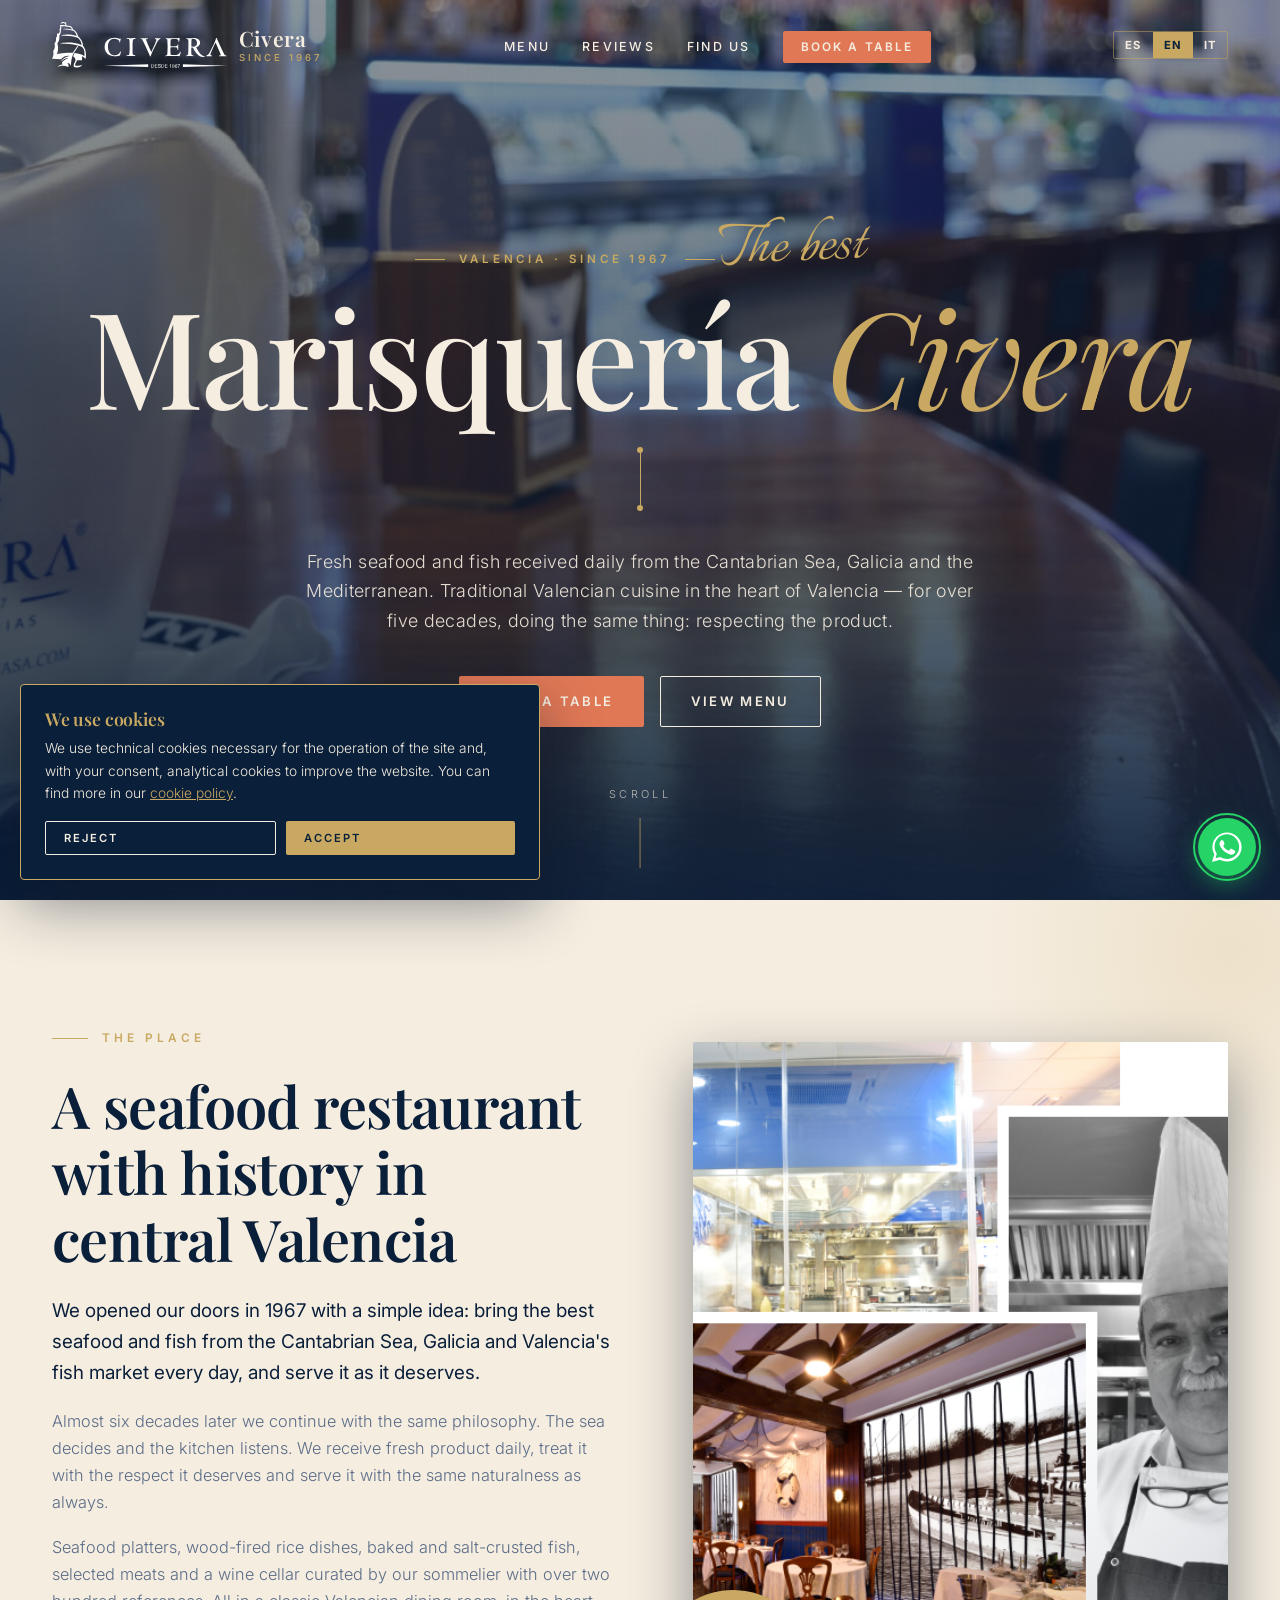
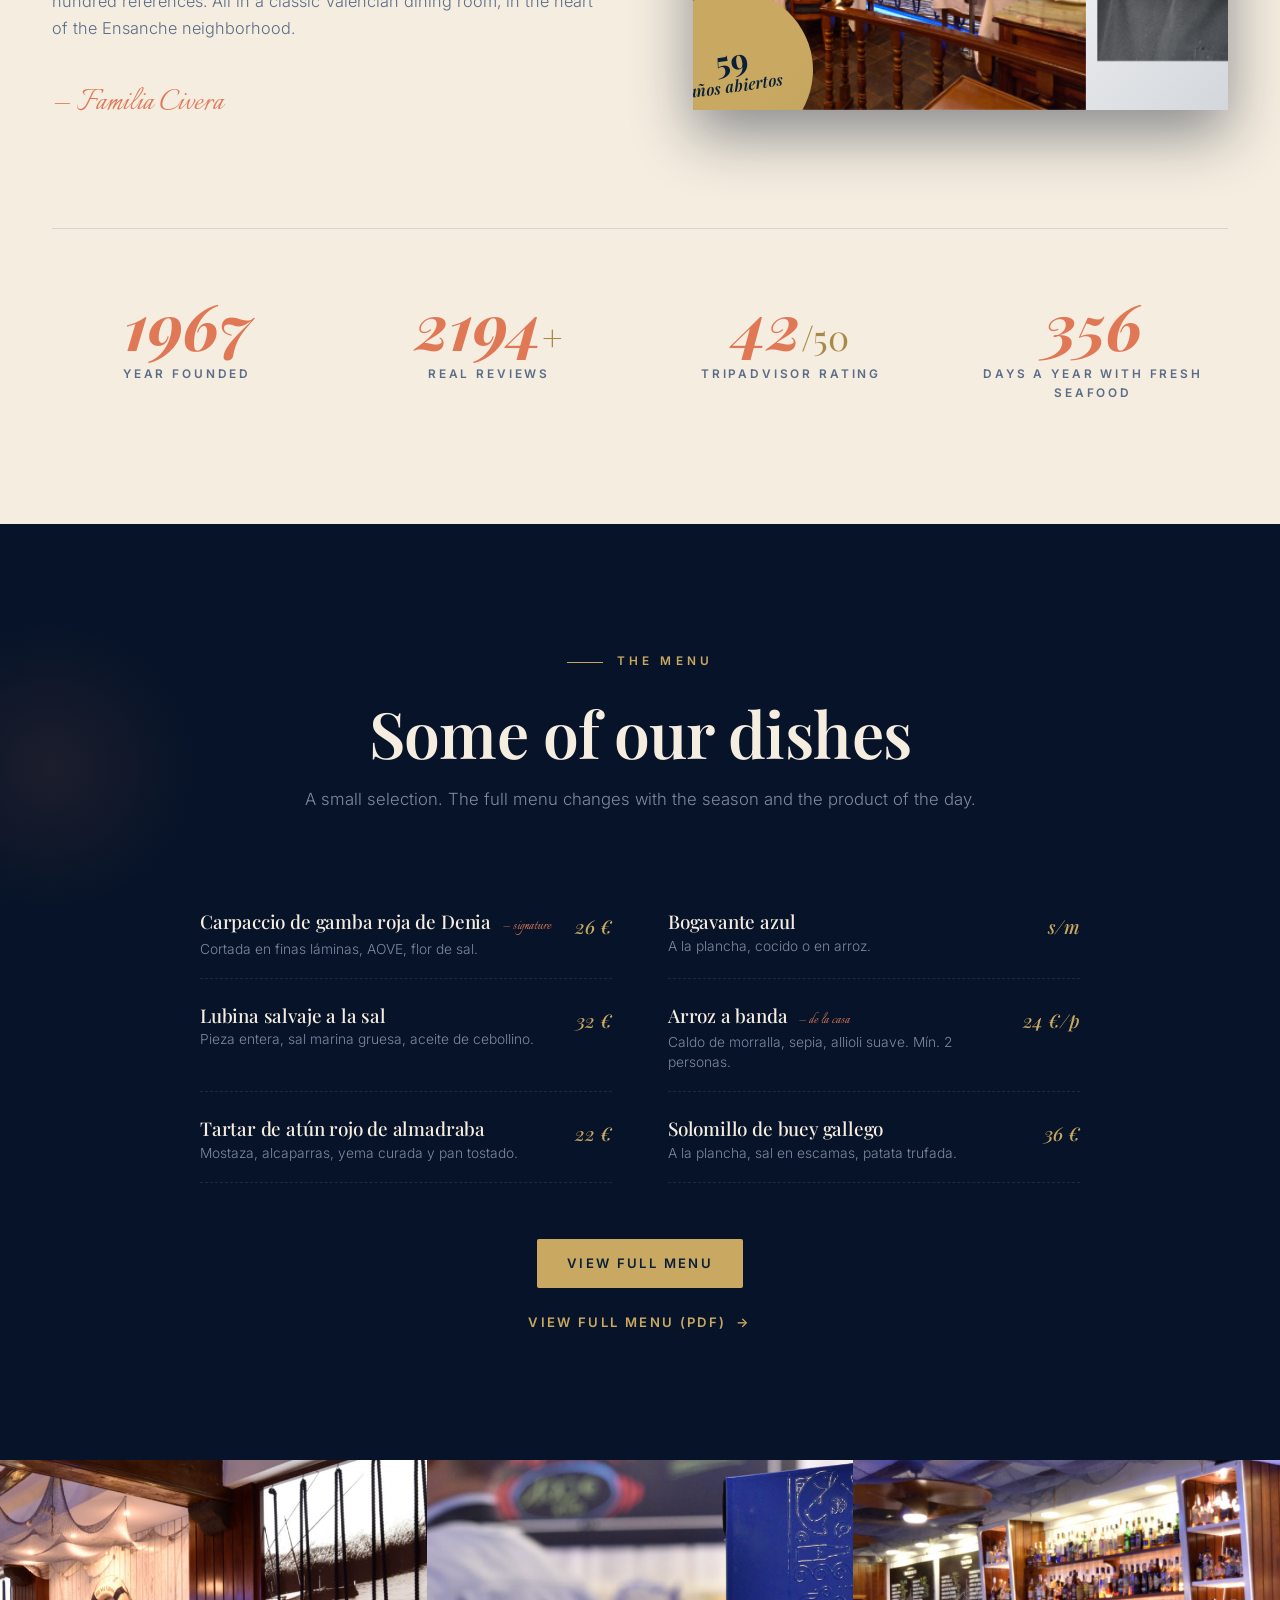
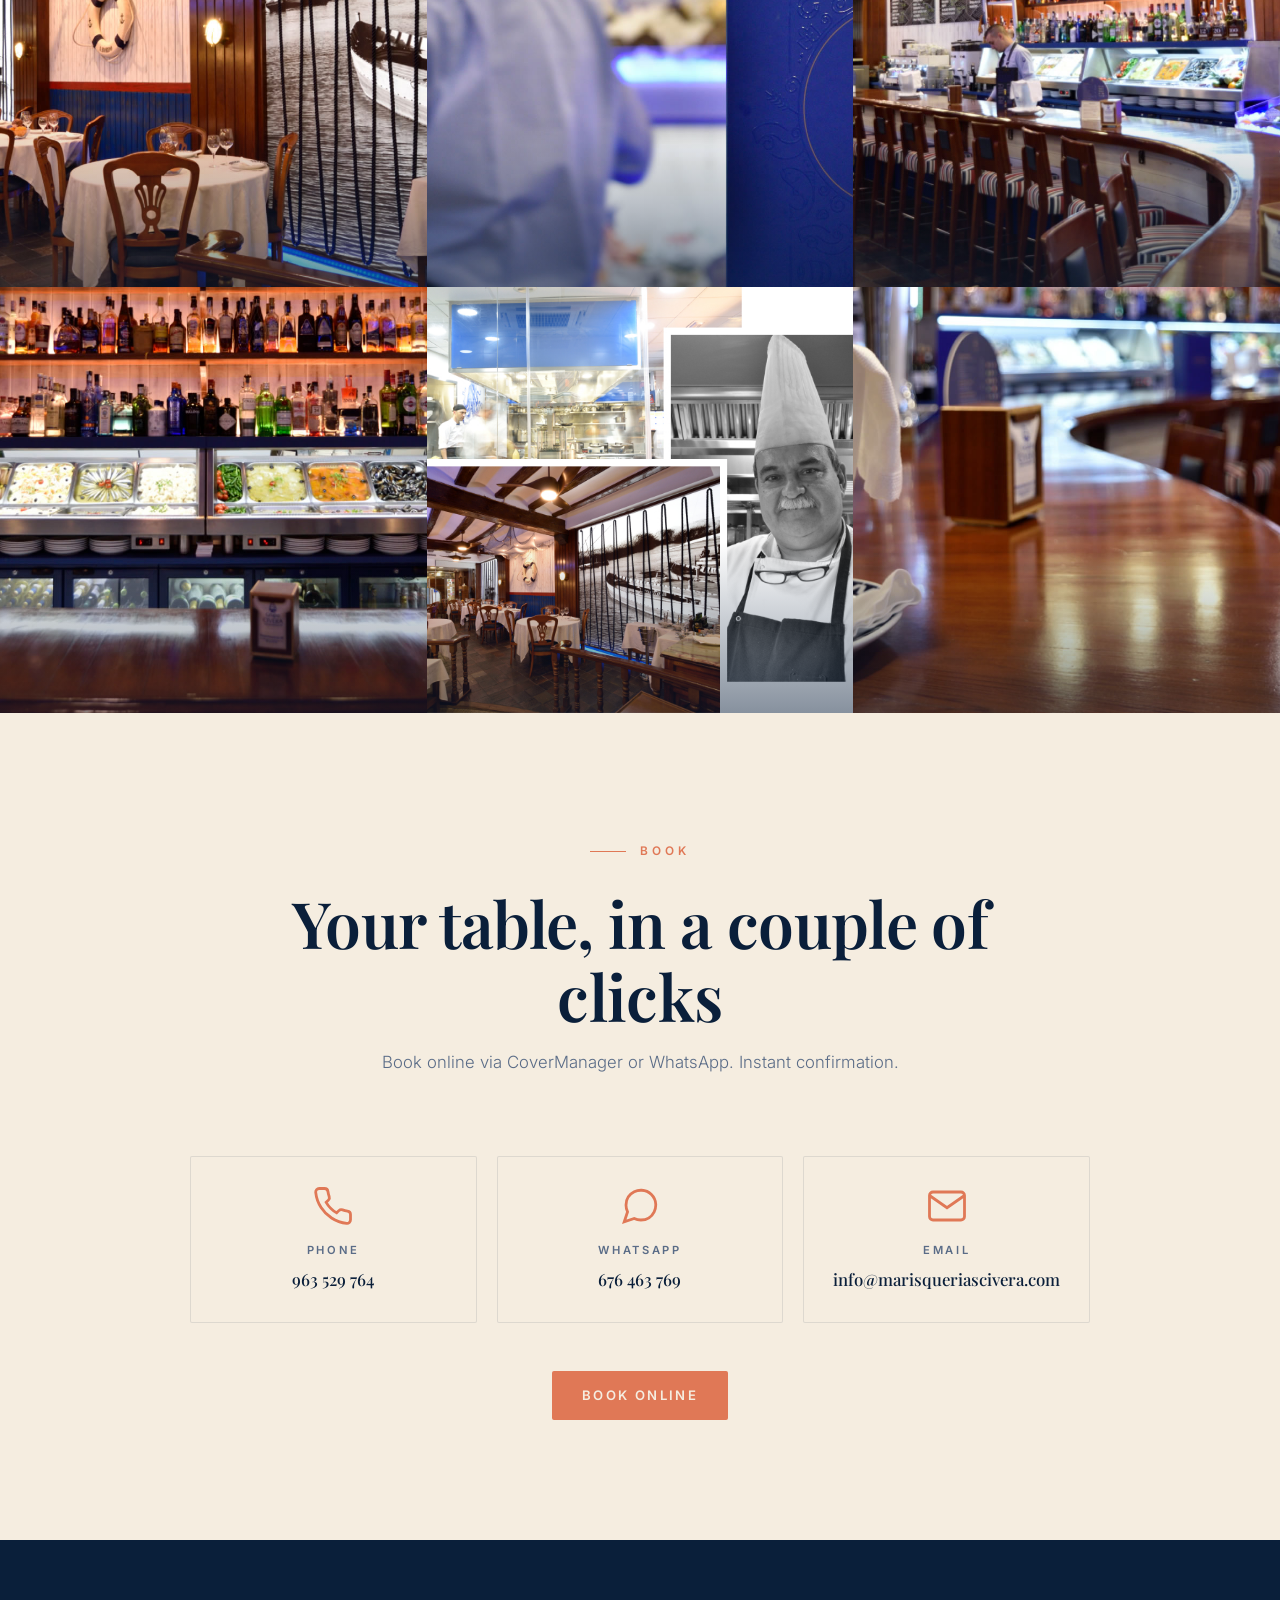
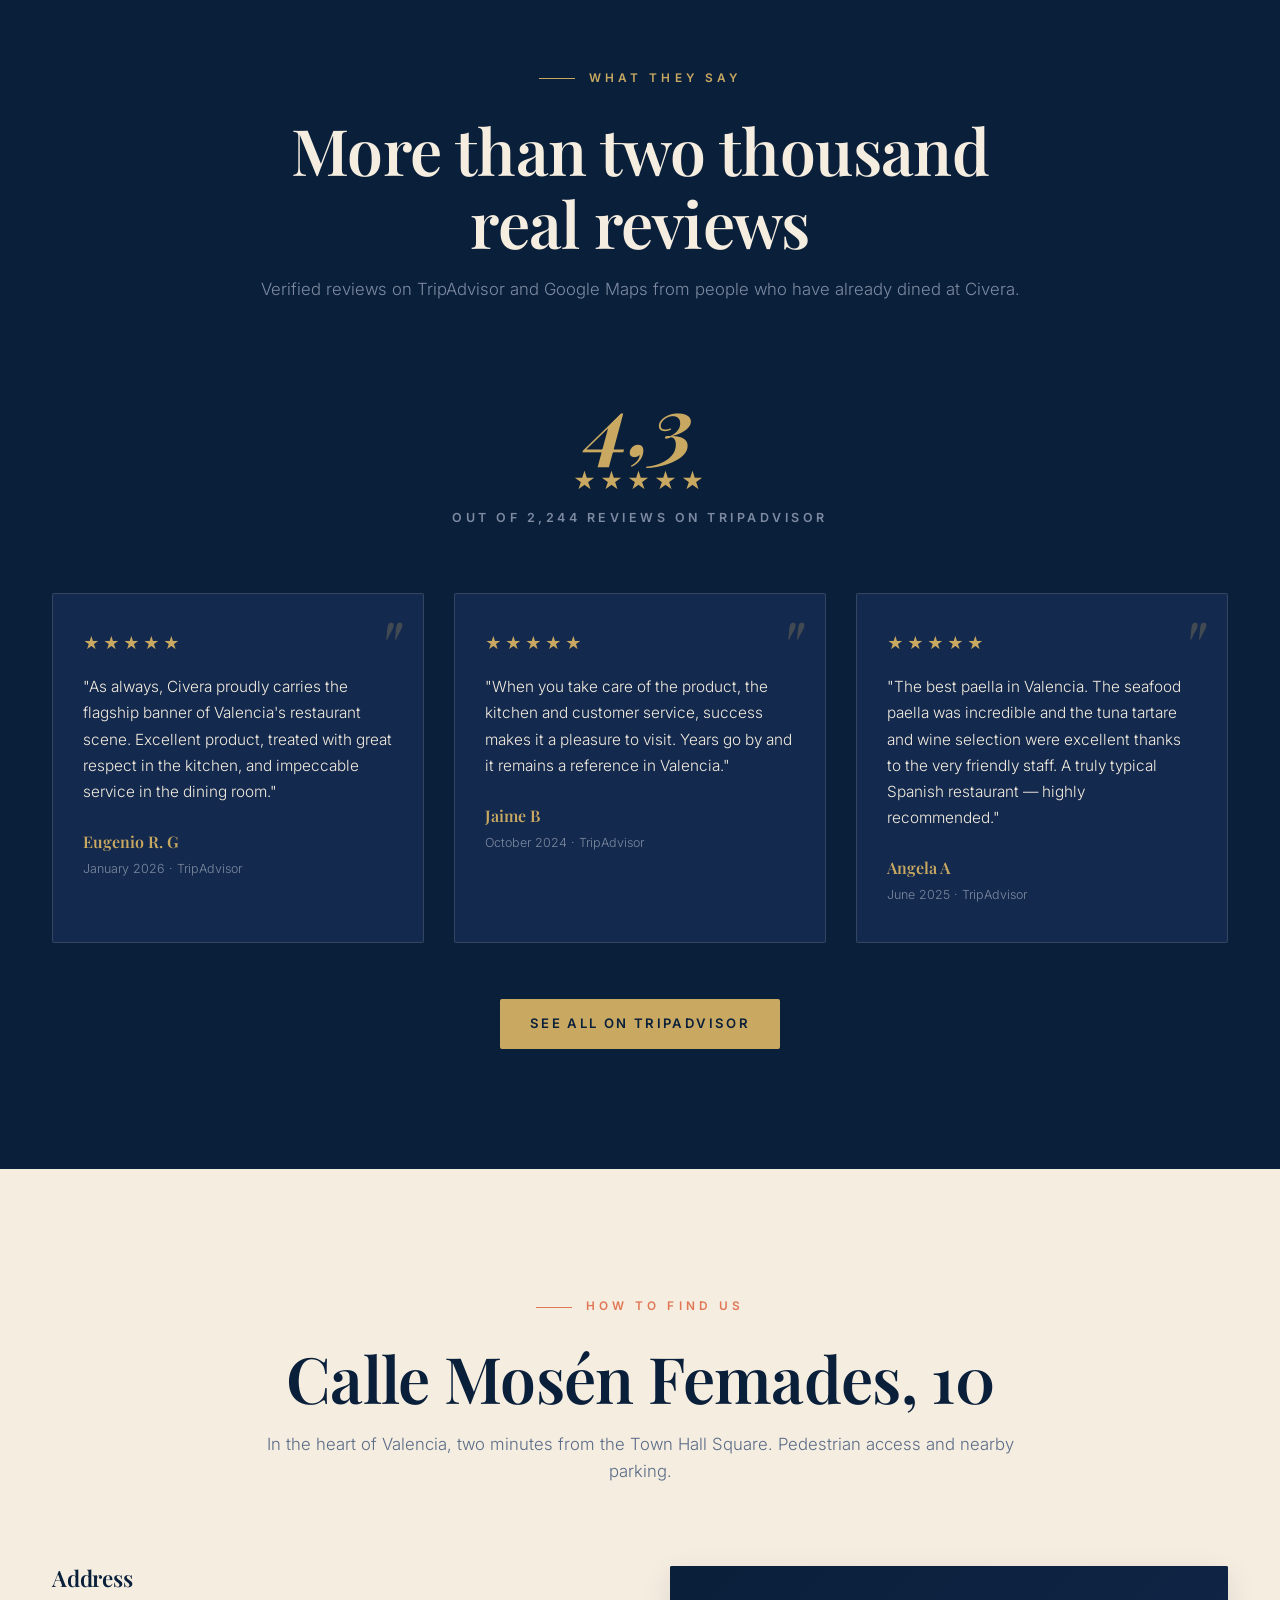
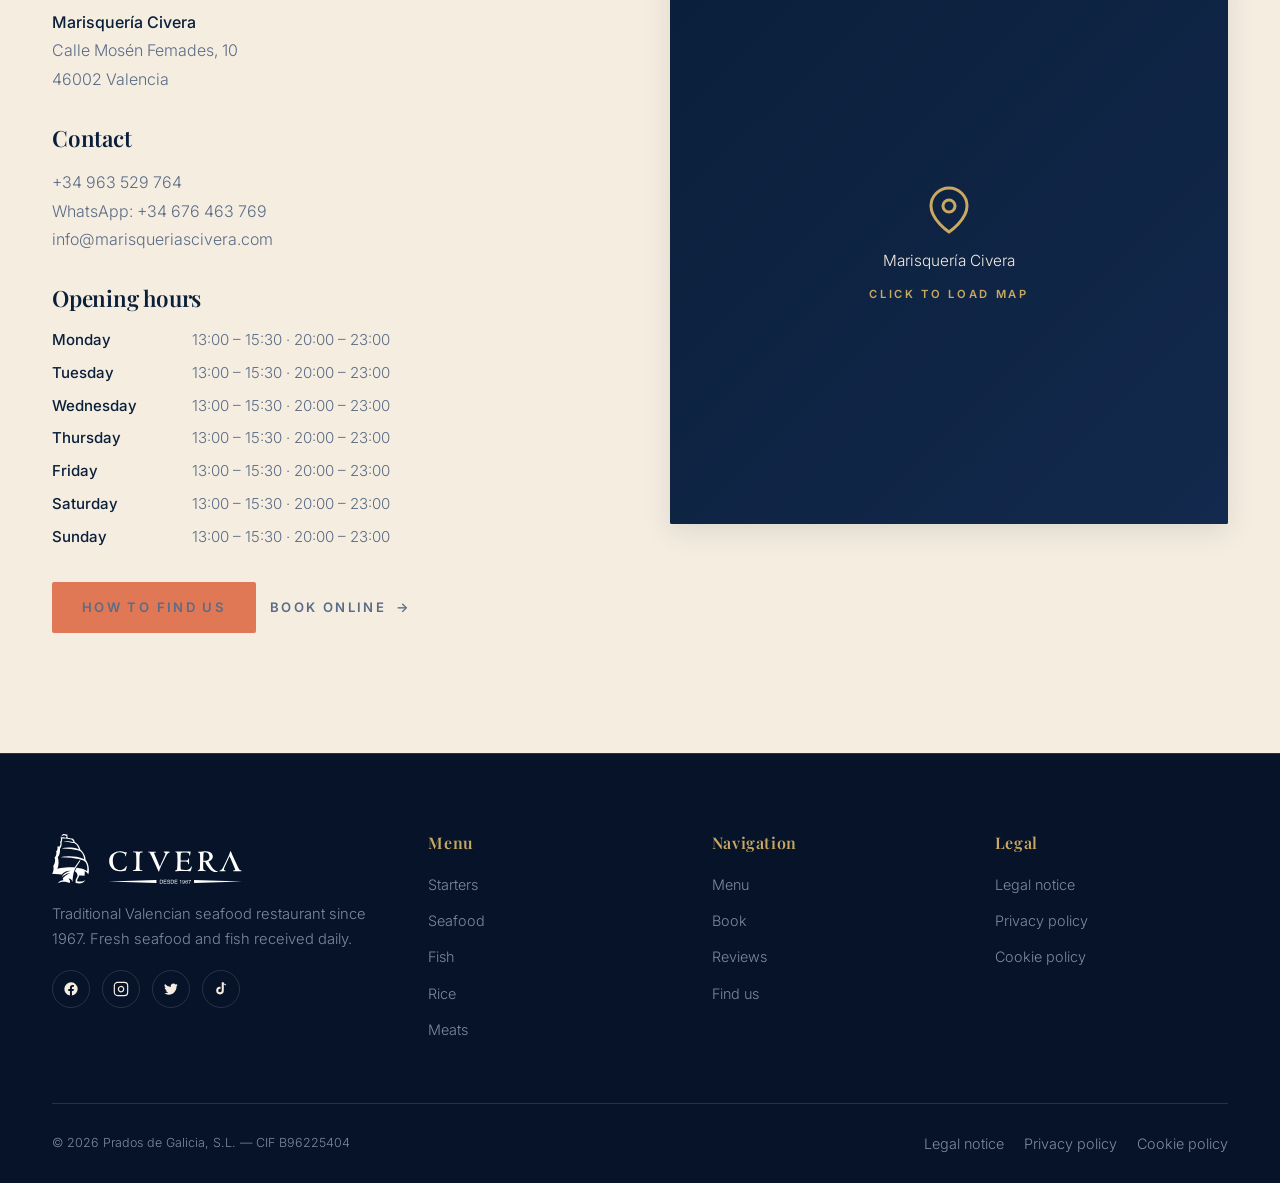
==== commit 3d65fcdb: "Limpiar nav: quitar "El local" y duplicado de "Reservar" + cache-busting - Nav y footer: eliminado e" ====
--- a/index.html
+++ b/index.html
@@ -122,7 +122,7 @@
 <link rel="preconnect" href="https://fonts.googleapis.com">
 <link rel="preconnect" href="https://fonts.gstatic.com" crossorigin>
 <link href="https://fonts.googleapis.com/css2?family=Playfair+Display:ital,wght@0,400;0,500;0,600;0,700;0,800;1,400;1,500&family=Inter:wght@300;400;500;600;700&family=Italianno&display=swap" rel="stylesheet">
-<link rel="stylesheet" href="assets/civera-styles.css">
+<link rel="stylesheet" href="assets/civera-styles.css?v=2">
 </head>
 <body>
 
@@ -134,9 +134,7 @@
       <span class="logo-text">Civera<small data-i18n="nav.tagline">Desde 1967</small></span>
     </a>
     <ul class="nav-links" id="navLinks">
-      <li><a href="#local" data-i18n="nav.local">El local</a></li>
       <li><a href="carta.html" data-i18n="nav.carta">Carta</a></li>
-      <li><a href="reservar.html" data-i18n="nav.reservas">Reservar</a></li>
       <li><a href="#reviews" data-i18n="nav.reviews">Reseñas</a></li>
       <li><a href="donde-estamos.html" data-i18n="nav.contact">Dónde estamos</a></li>
       <li><a href="reservar.html" class="nav-cta" data-i18n="nav.cta">Reservar</a></li>
@@ -406,7 +404,6 @@
       <div>
         <h4 data-i18n="footer.navTitle">Navegación</h4>
         <ul>
-          <li><a href="#local" data-i18n="nav.local">El local</a></li>
           <li><a href="carta.html" data-i18n="nav.carta">Carta</a></li>
           <li><a href="reservar.html" data-i18n="nav.reservas">Reservar</a></li>
           <li><a href="#reviews" data-i18n="nav.reviews">Reseñas</a></li>
@@ -511,6 +508,6 @@
   </div>
 </div>
 
-<script src="assets/civera-app.js"></script>
+<script src="assets/civera-app.js?v=2"></script>
 </body>
 </html>
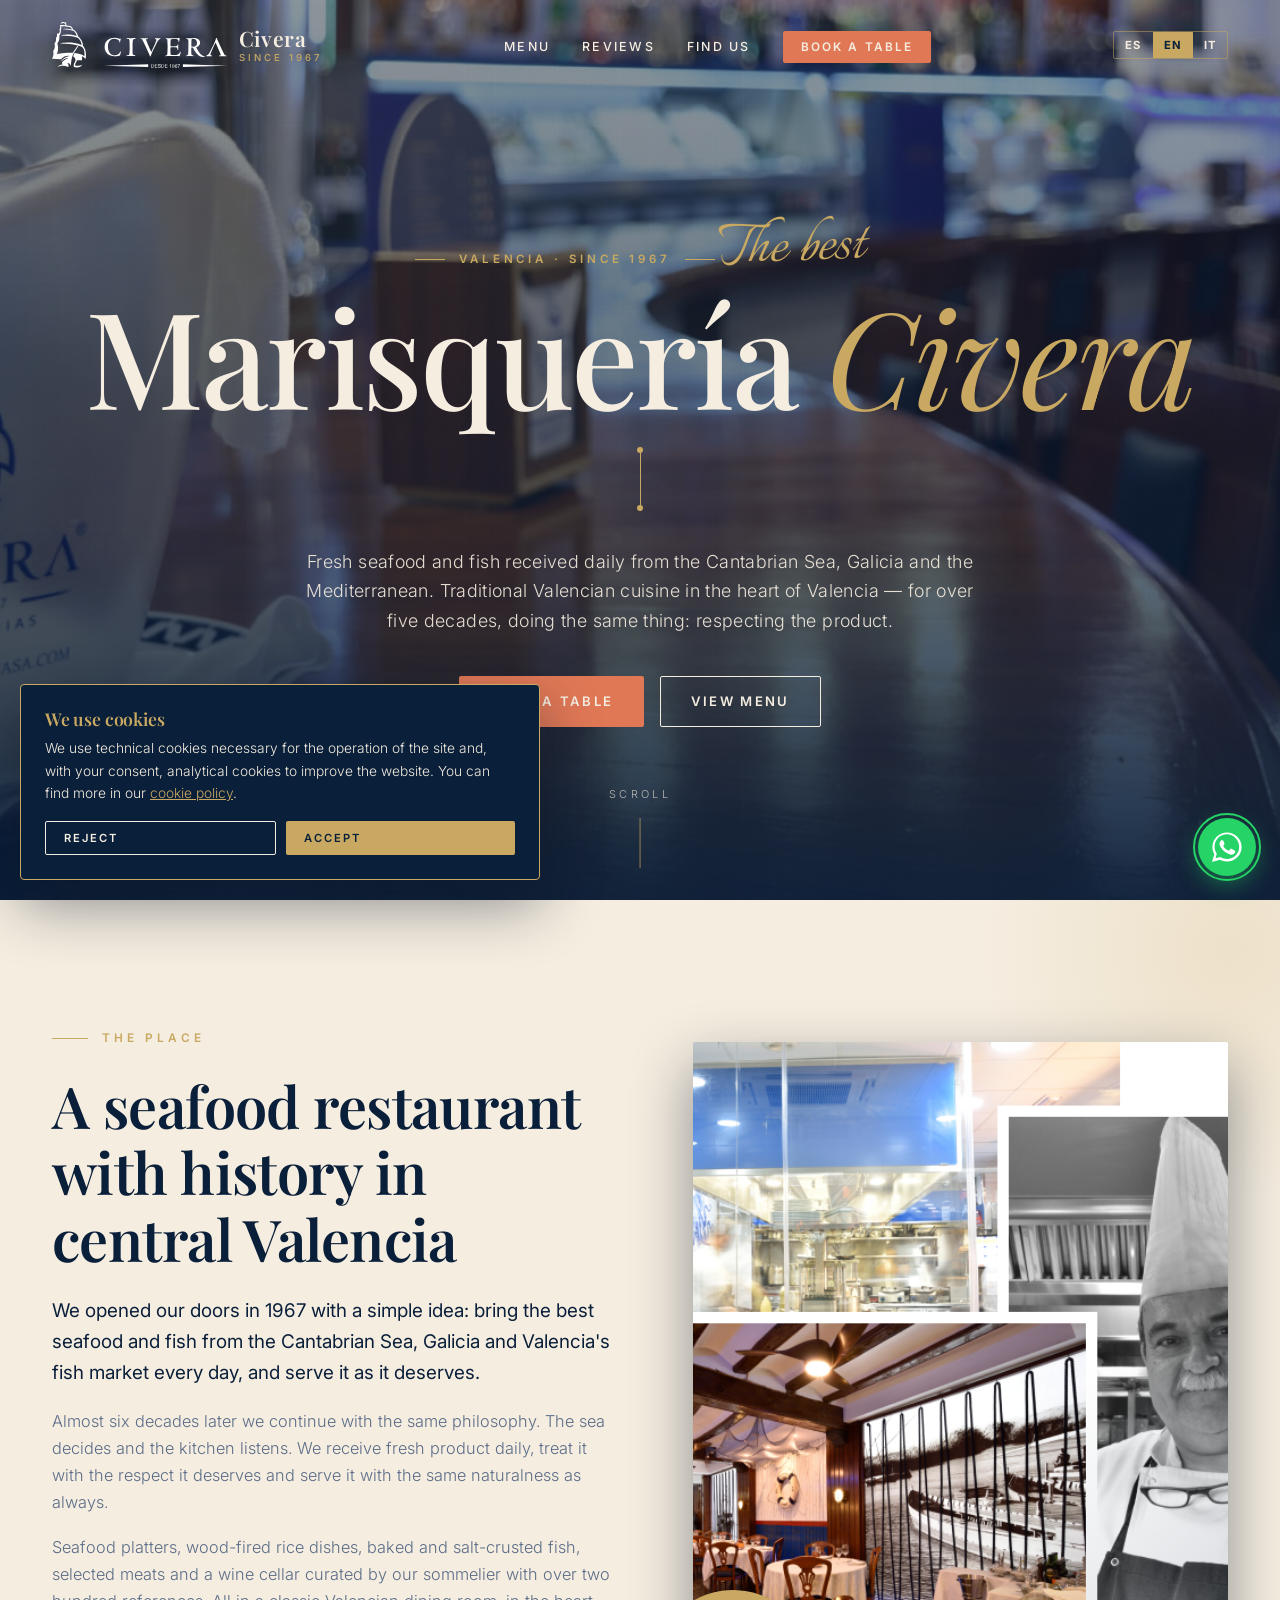
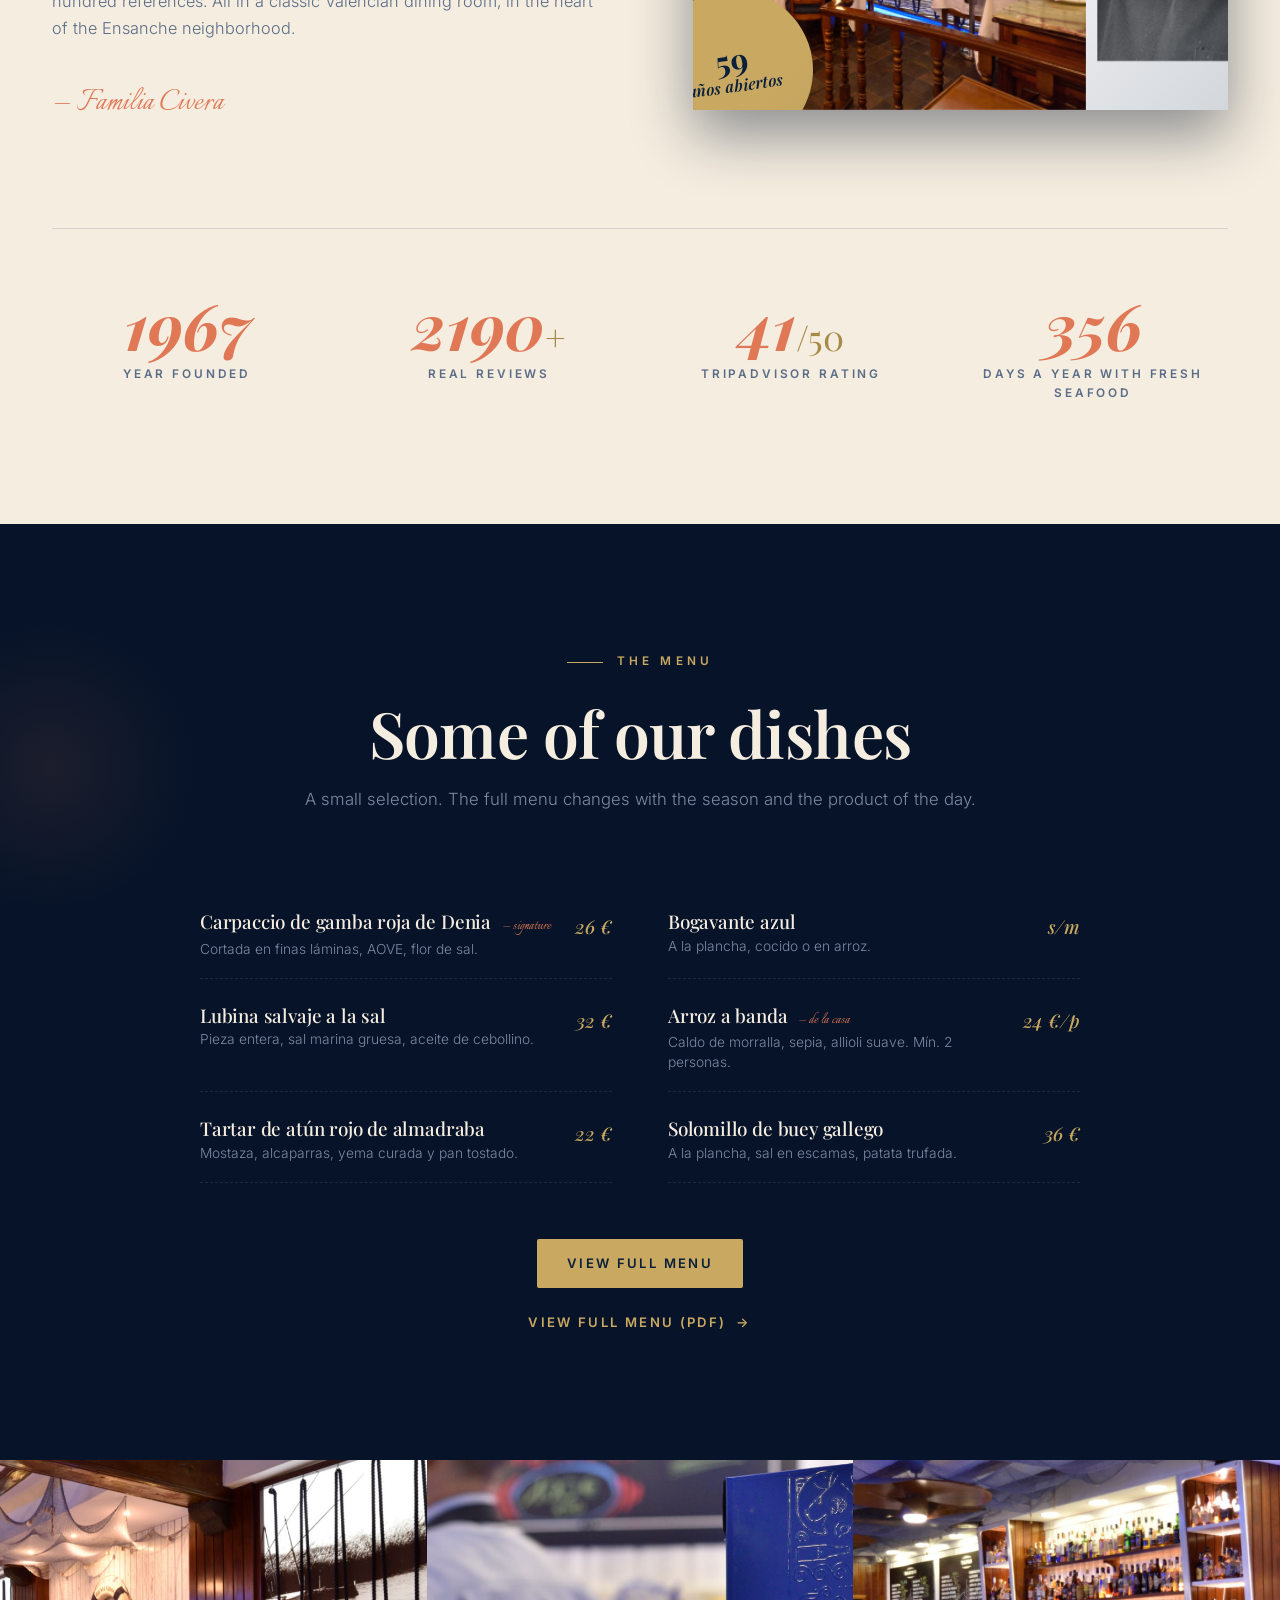
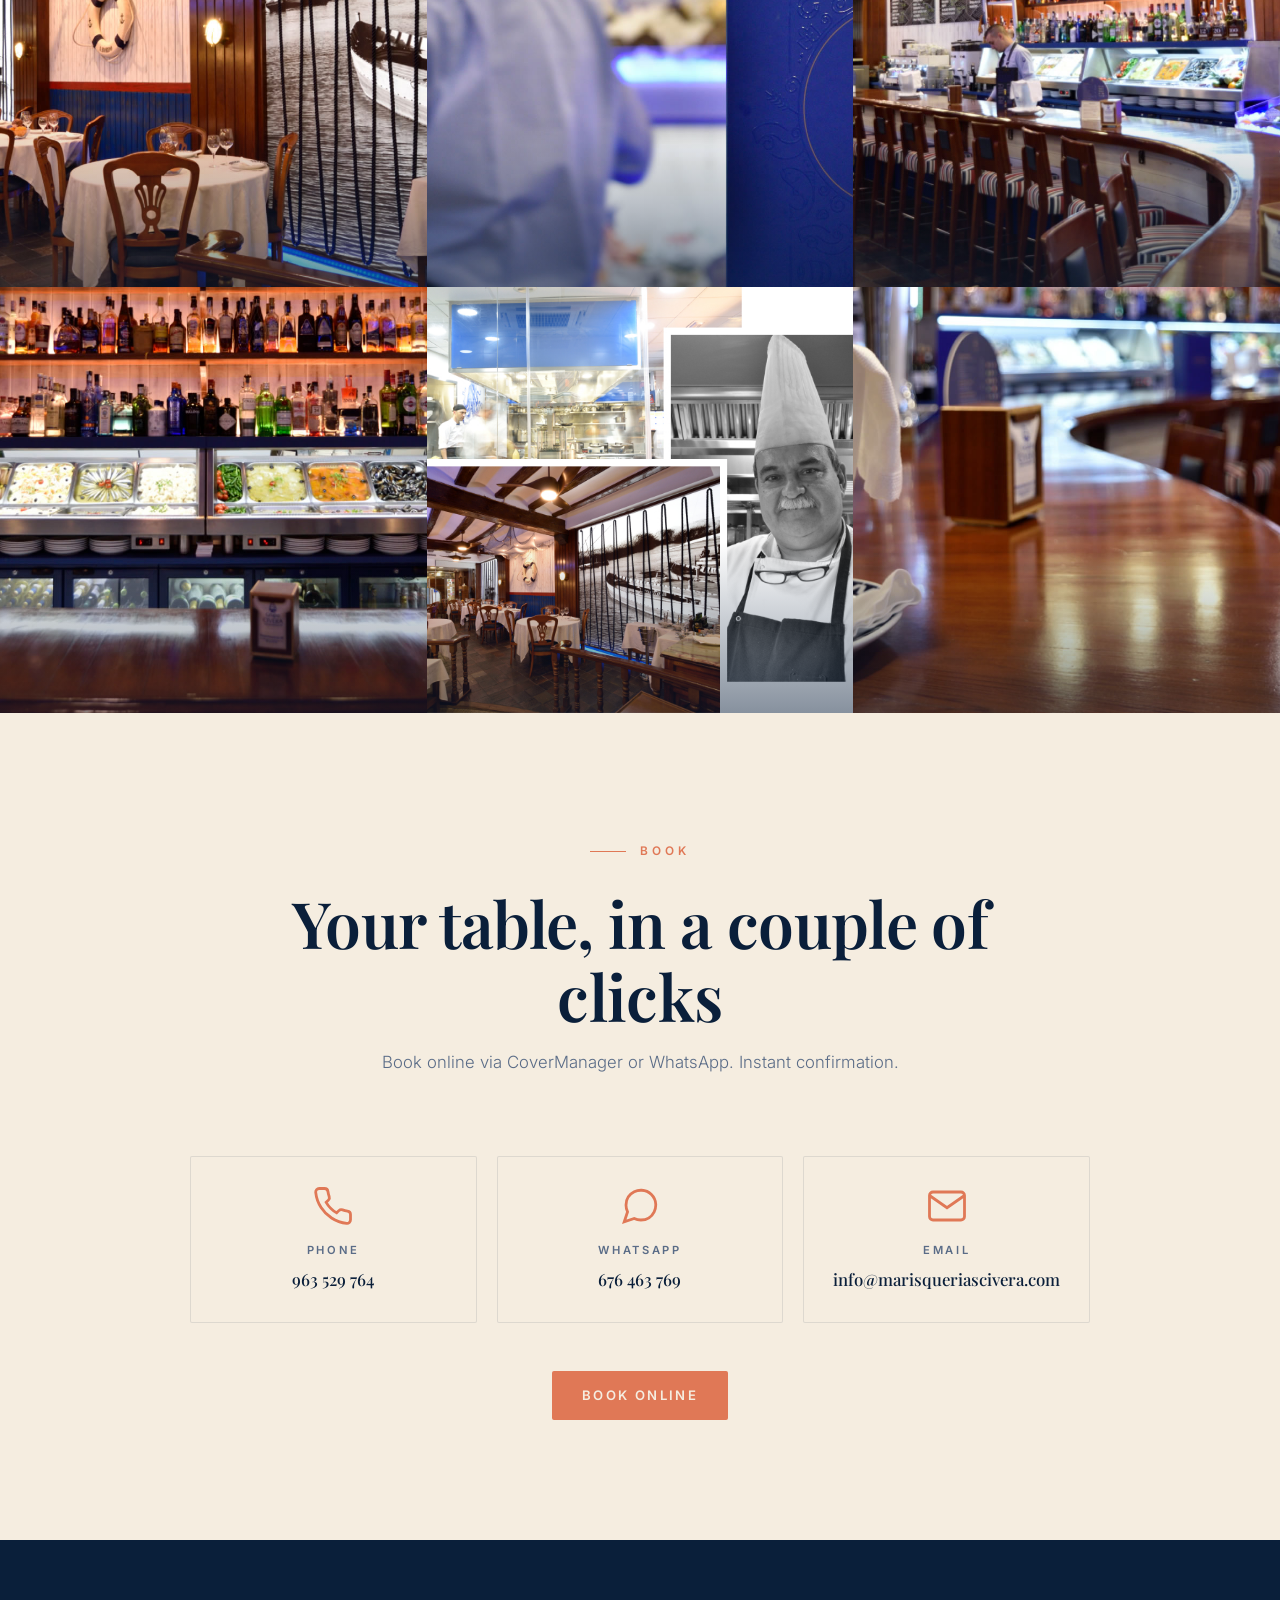
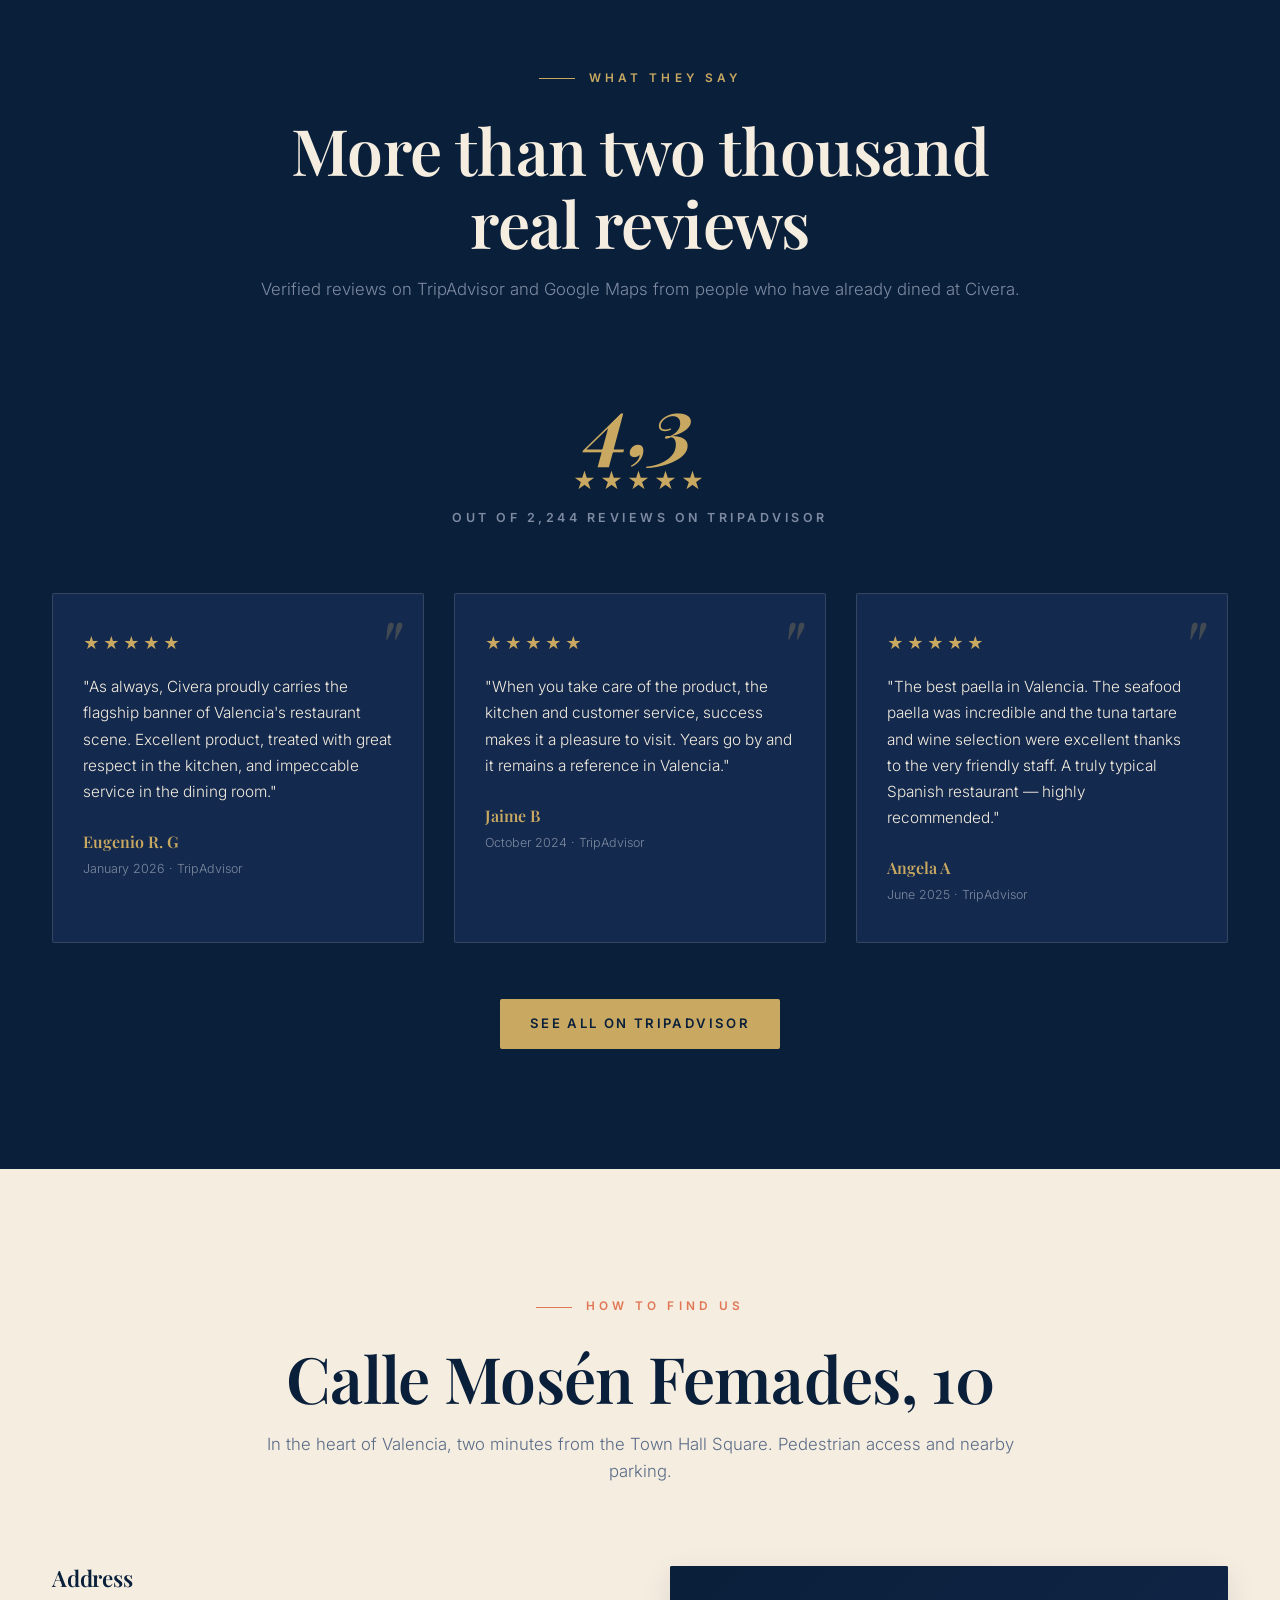
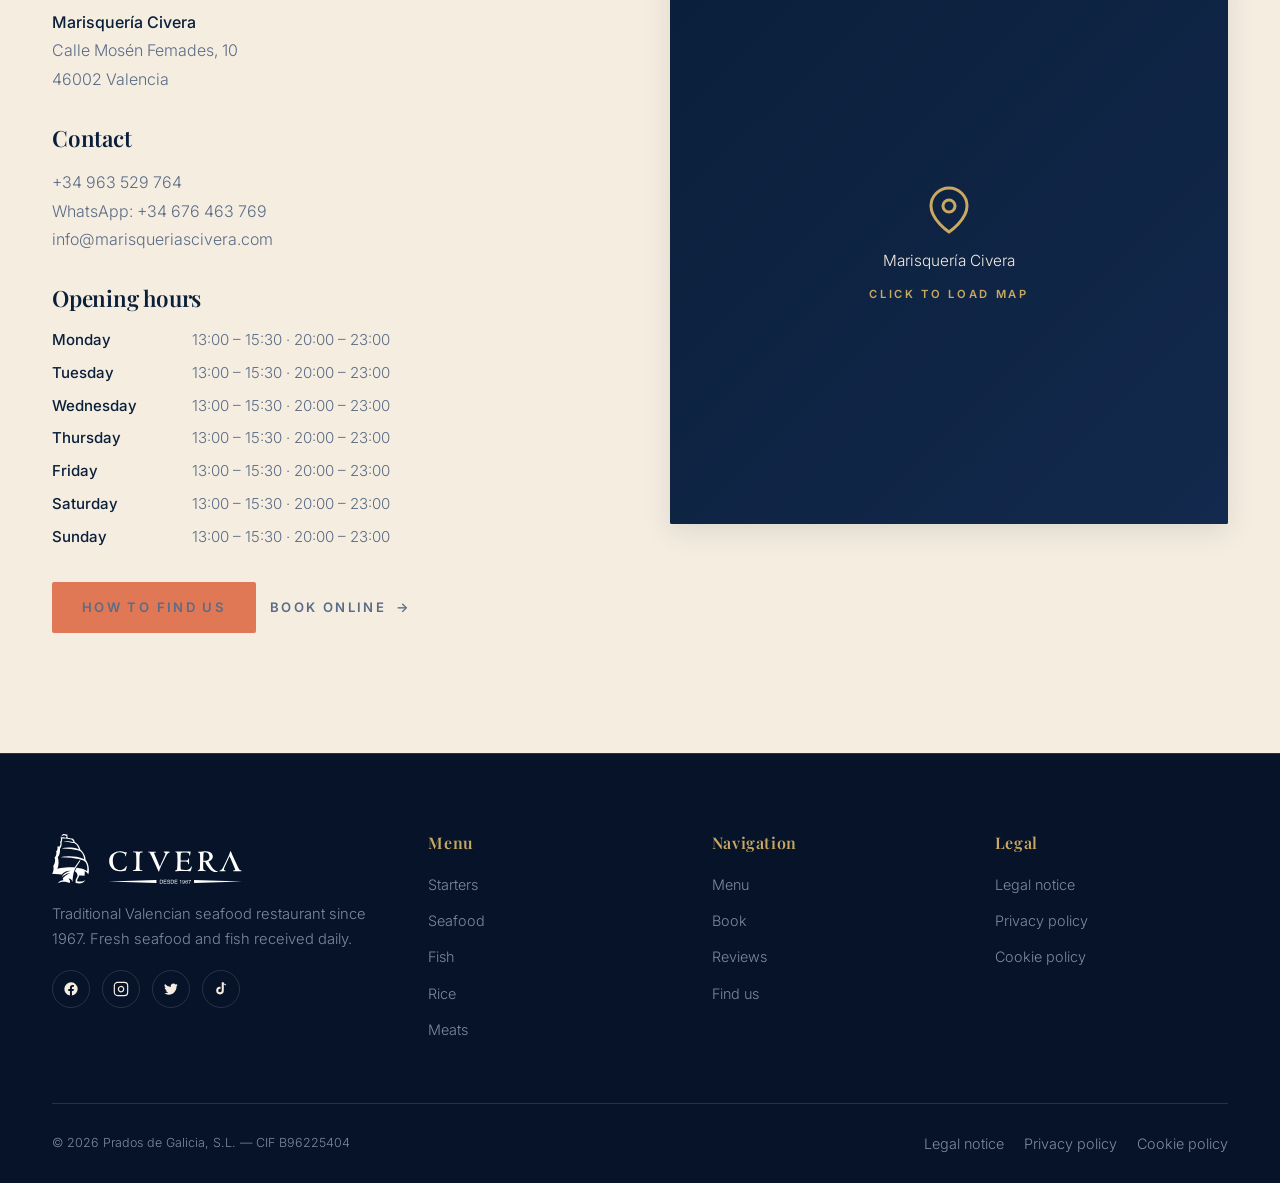
==== commit a567b9d9: "Unificar estilo del header en subpáginas reservar.html y donde-estamos.html tenían el h1 sin la pala" ====
--- a/index.html
+++ b/index.html
@@ -122,7 +122,7 @@
 <link rel="preconnect" href="https://fonts.googleapis.com">
 <link rel="preconnect" href="https://fonts.gstatic.com" crossorigin>
 <link href="https://fonts.googleapis.com/css2?family=Playfair+Display:ital,wght@0,400;0,500;0,600;0,700;0,800;1,400;1,500&family=Inter:wght@300;400;500;600;700&family=Italianno&display=swap" rel="stylesheet">
-<link rel="stylesheet" href="assets/civera-styles.css?v=2">
+<link rel="stylesheet" href="assets/civera-styles.css?v=3">
 </head>
 <body>
 
@@ -508,6 +508,6 @@
   </div>
 </div>
 
-<script src="assets/civera-app.js?v=2"></script>
+<script src="assets/civera-app.js?v=3"></script>
 </body>
 </html>
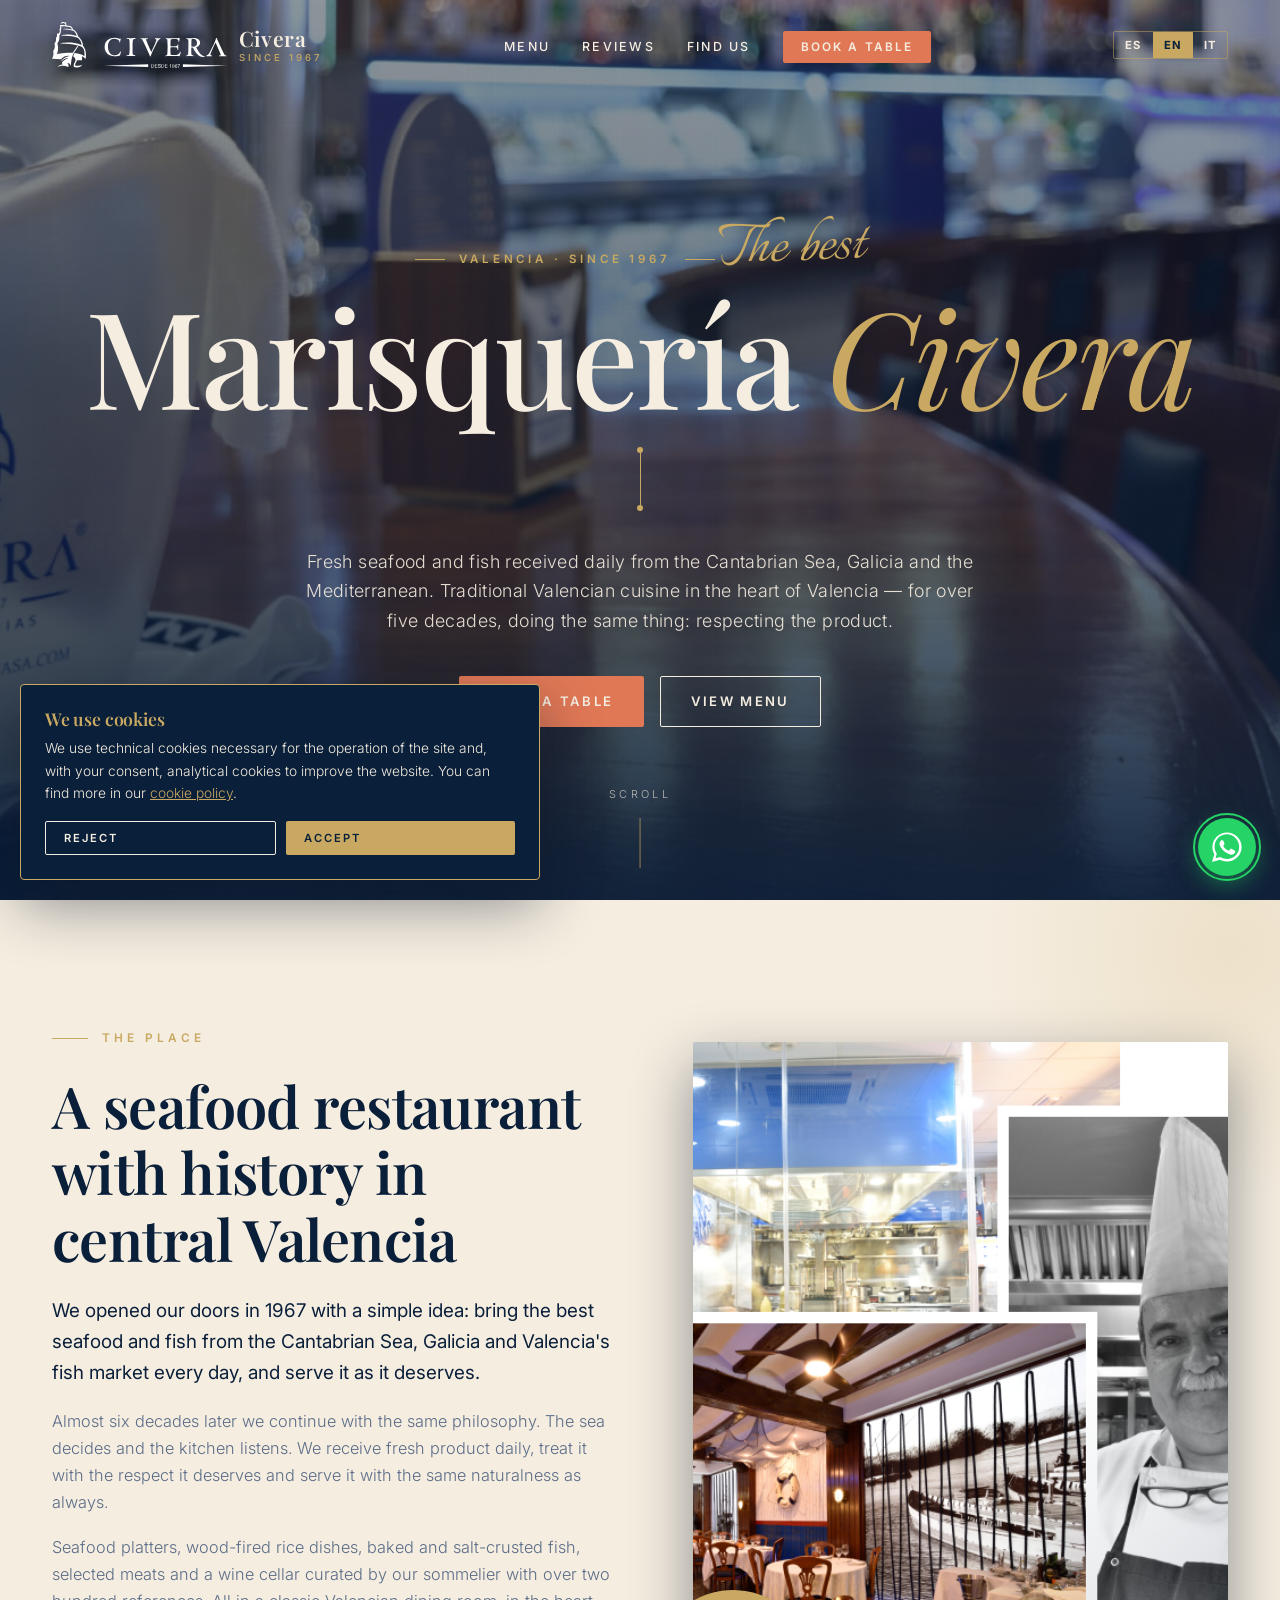
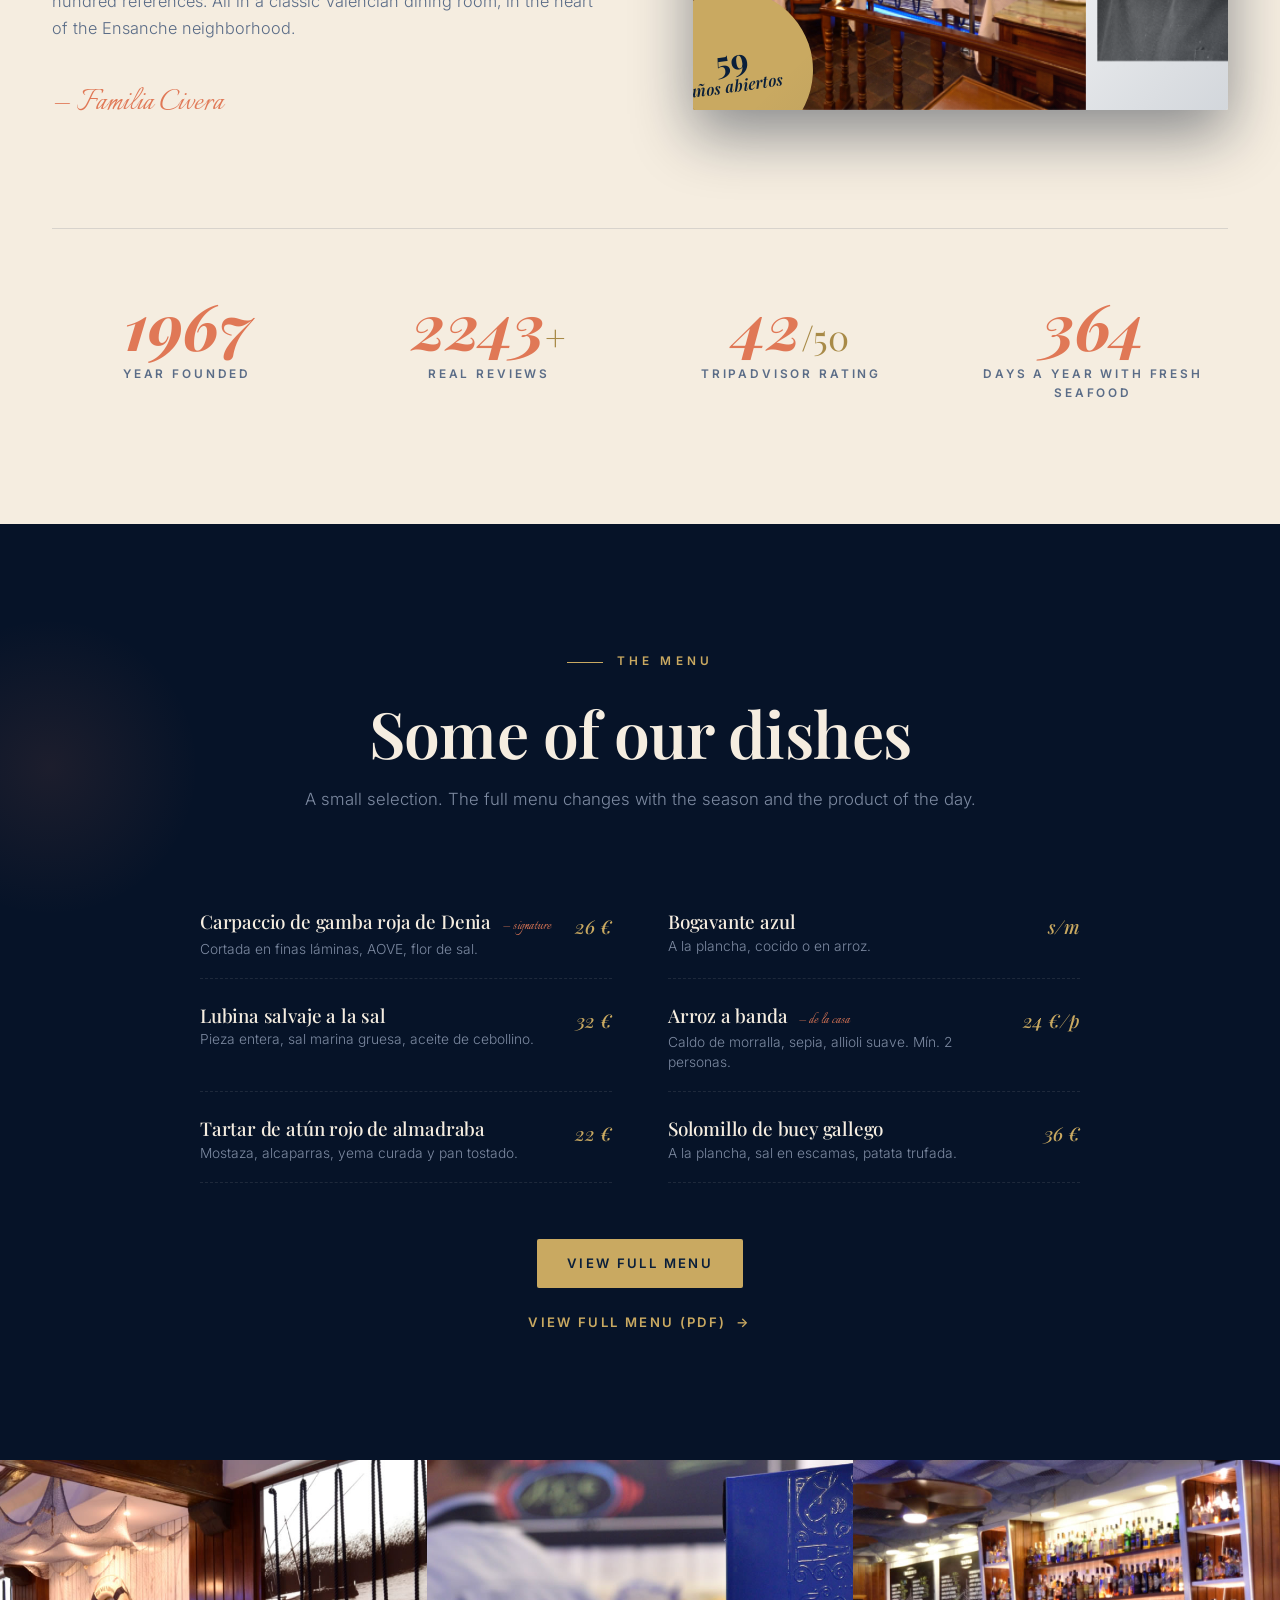
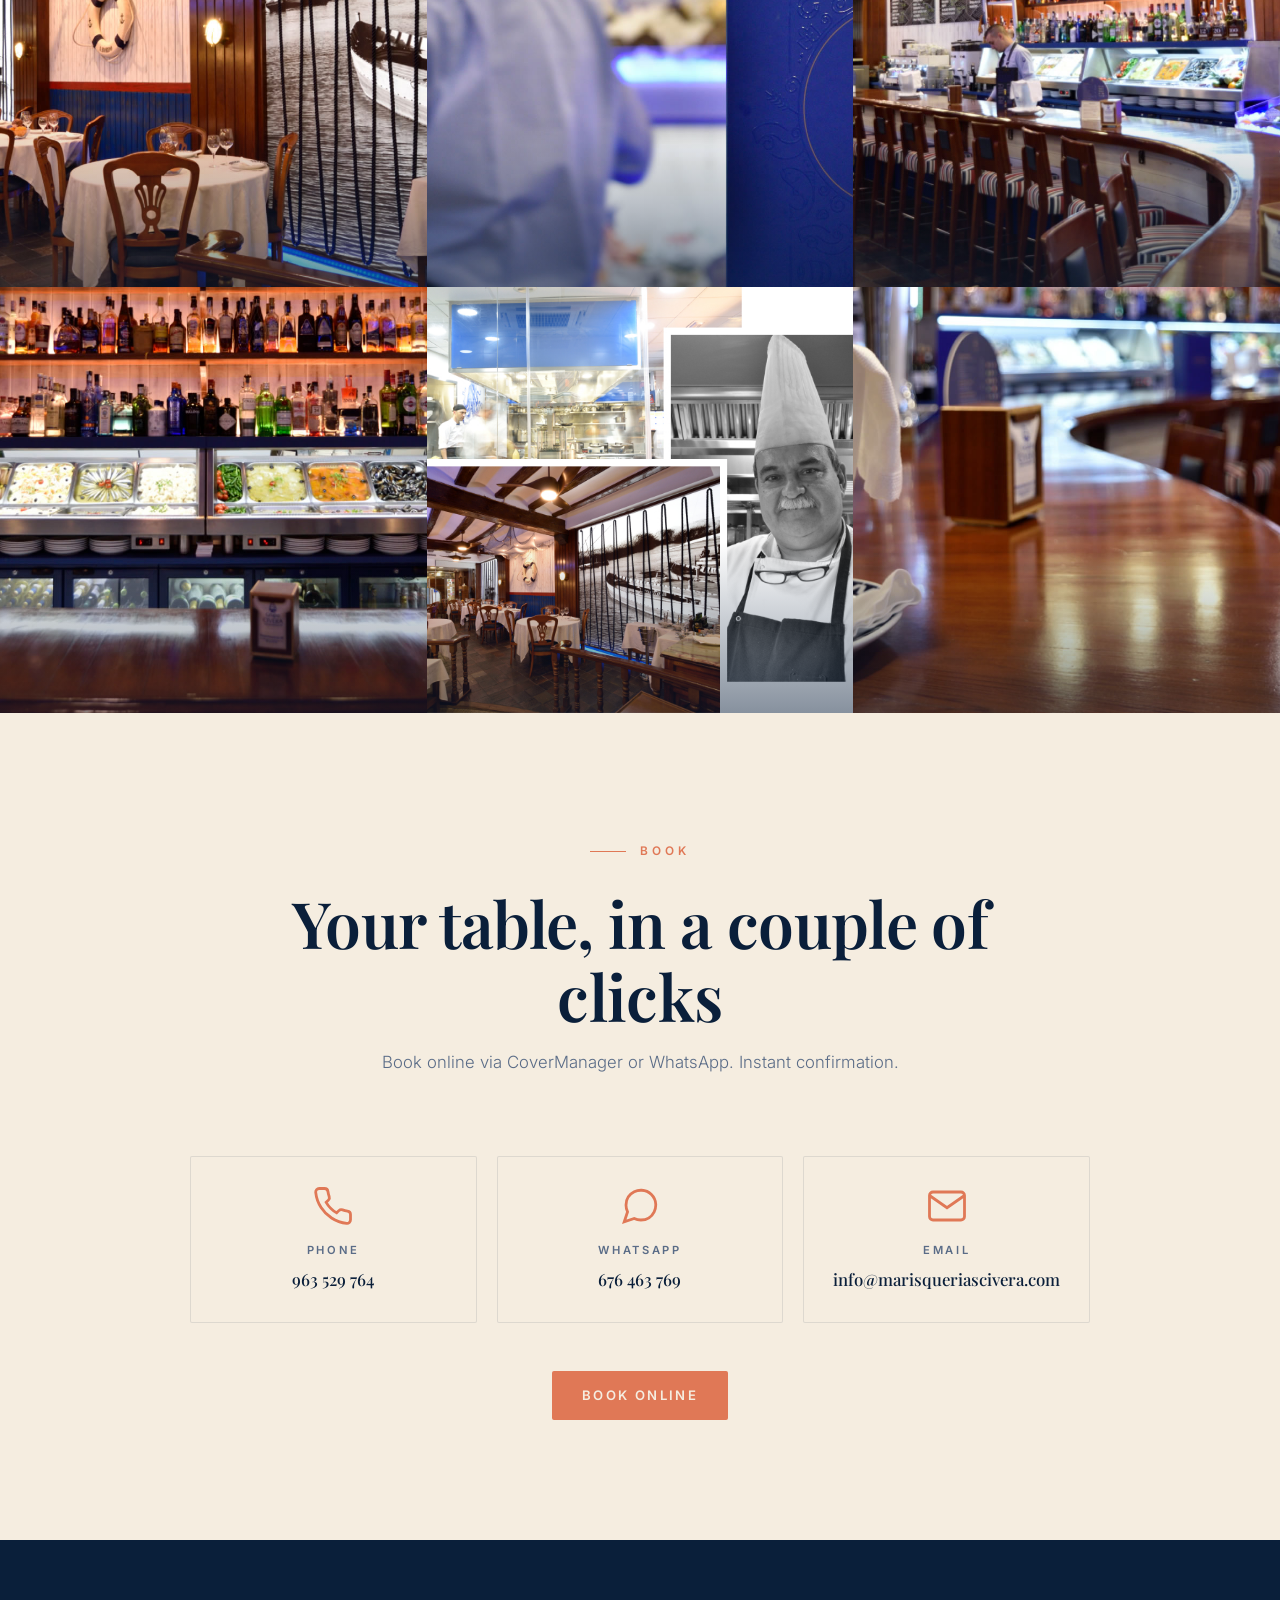
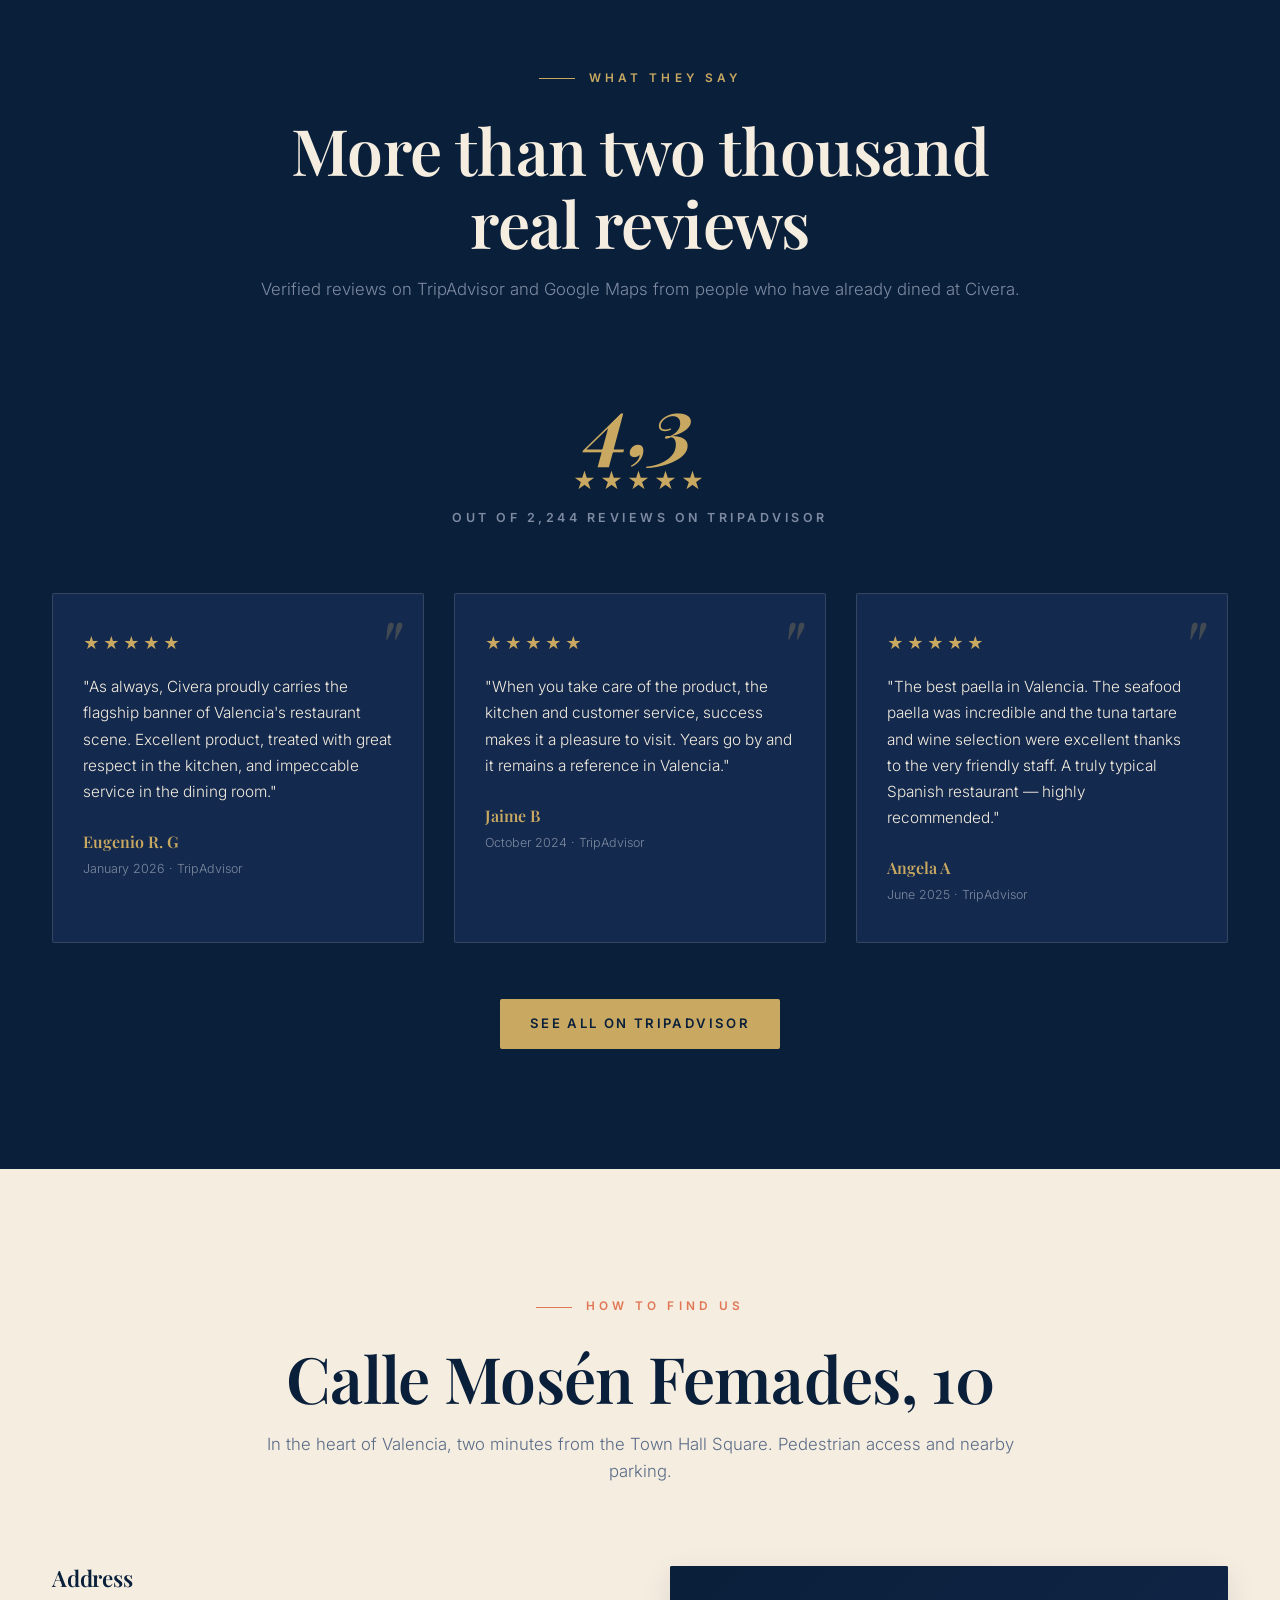
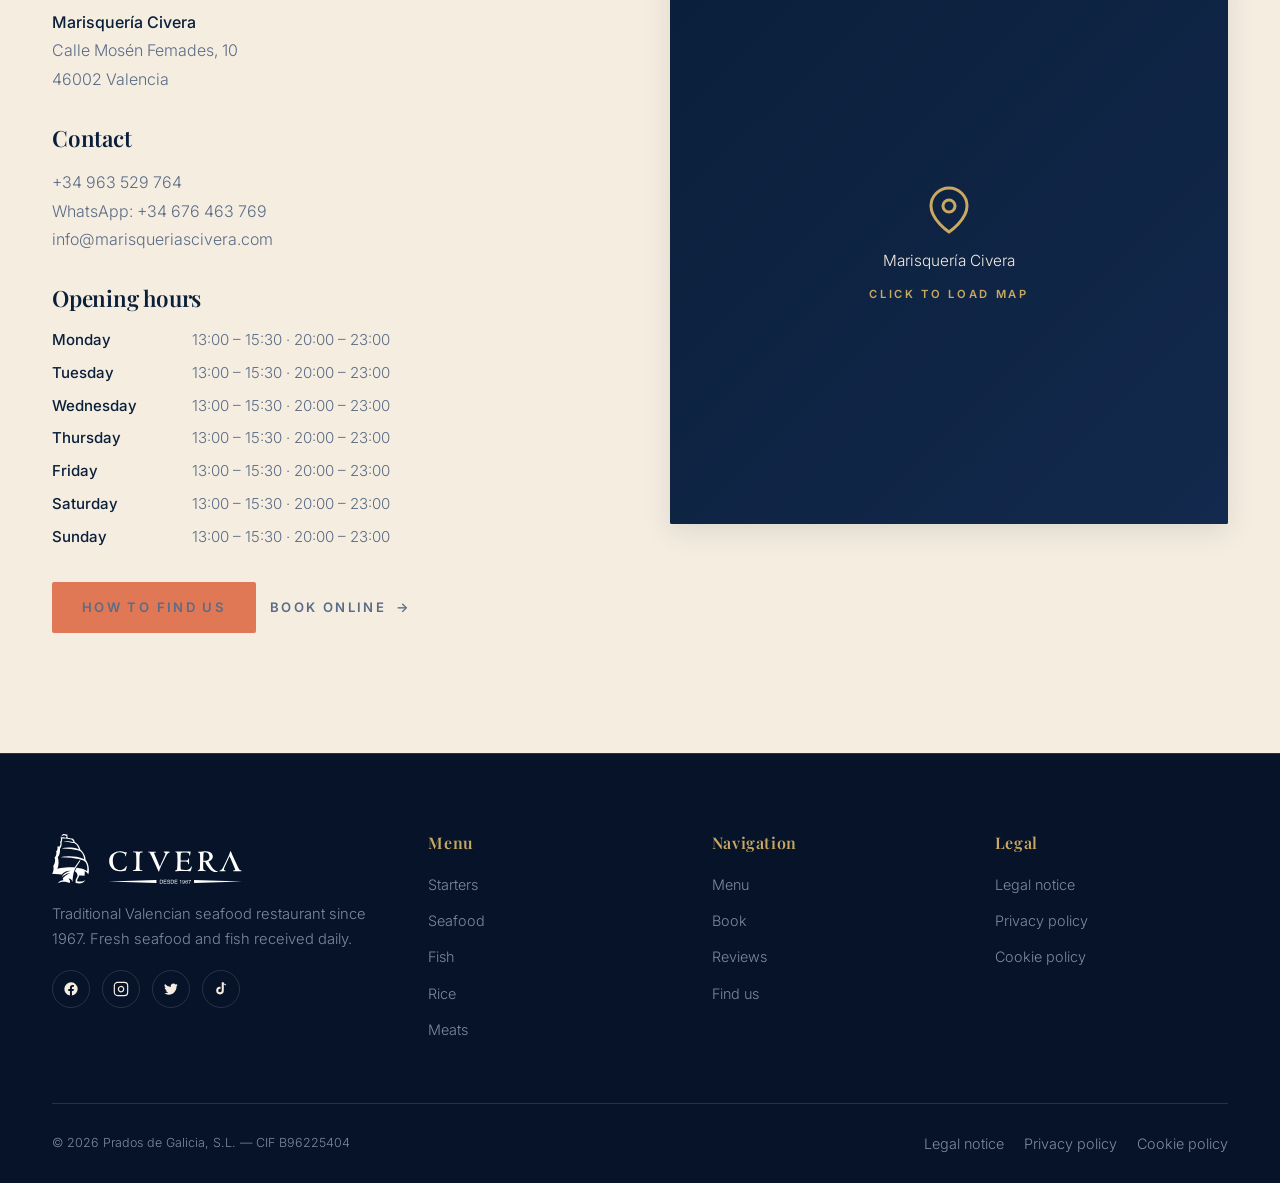
==== commit c5791676: "Eliminar breadcrumb visual en subpáginas Las subpáginas tenían dos barras: la nav principal (fija ar" ====
--- a/index.html
+++ b/index.html
@@ -122,7 +122,7 @@
 <link rel="preconnect" href="https://fonts.googleapis.com">
 <link rel="preconnect" href="https://fonts.gstatic.com" crossorigin>
 <link href="https://fonts.googleapis.com/css2?family=Playfair+Display:ital,wght@0,400;0,500;0,600;0,700;0,800;1,400;1,500&family=Inter:wght@300;400;500;600;700&family=Italianno&display=swap" rel="stylesheet">
-<link rel="stylesheet" href="assets/civera-styles.css?v=3">
+<link rel="stylesheet" href="assets/civera-styles.css?v=4">
 </head>
 <body>
 
@@ -508,6 +508,6 @@
   </div>
 </div>
 
-<script src="assets/civera-app.js?v=3"></script>
+<script src="assets/civera-app.js?v=4"></script>
 </body>
 </html>
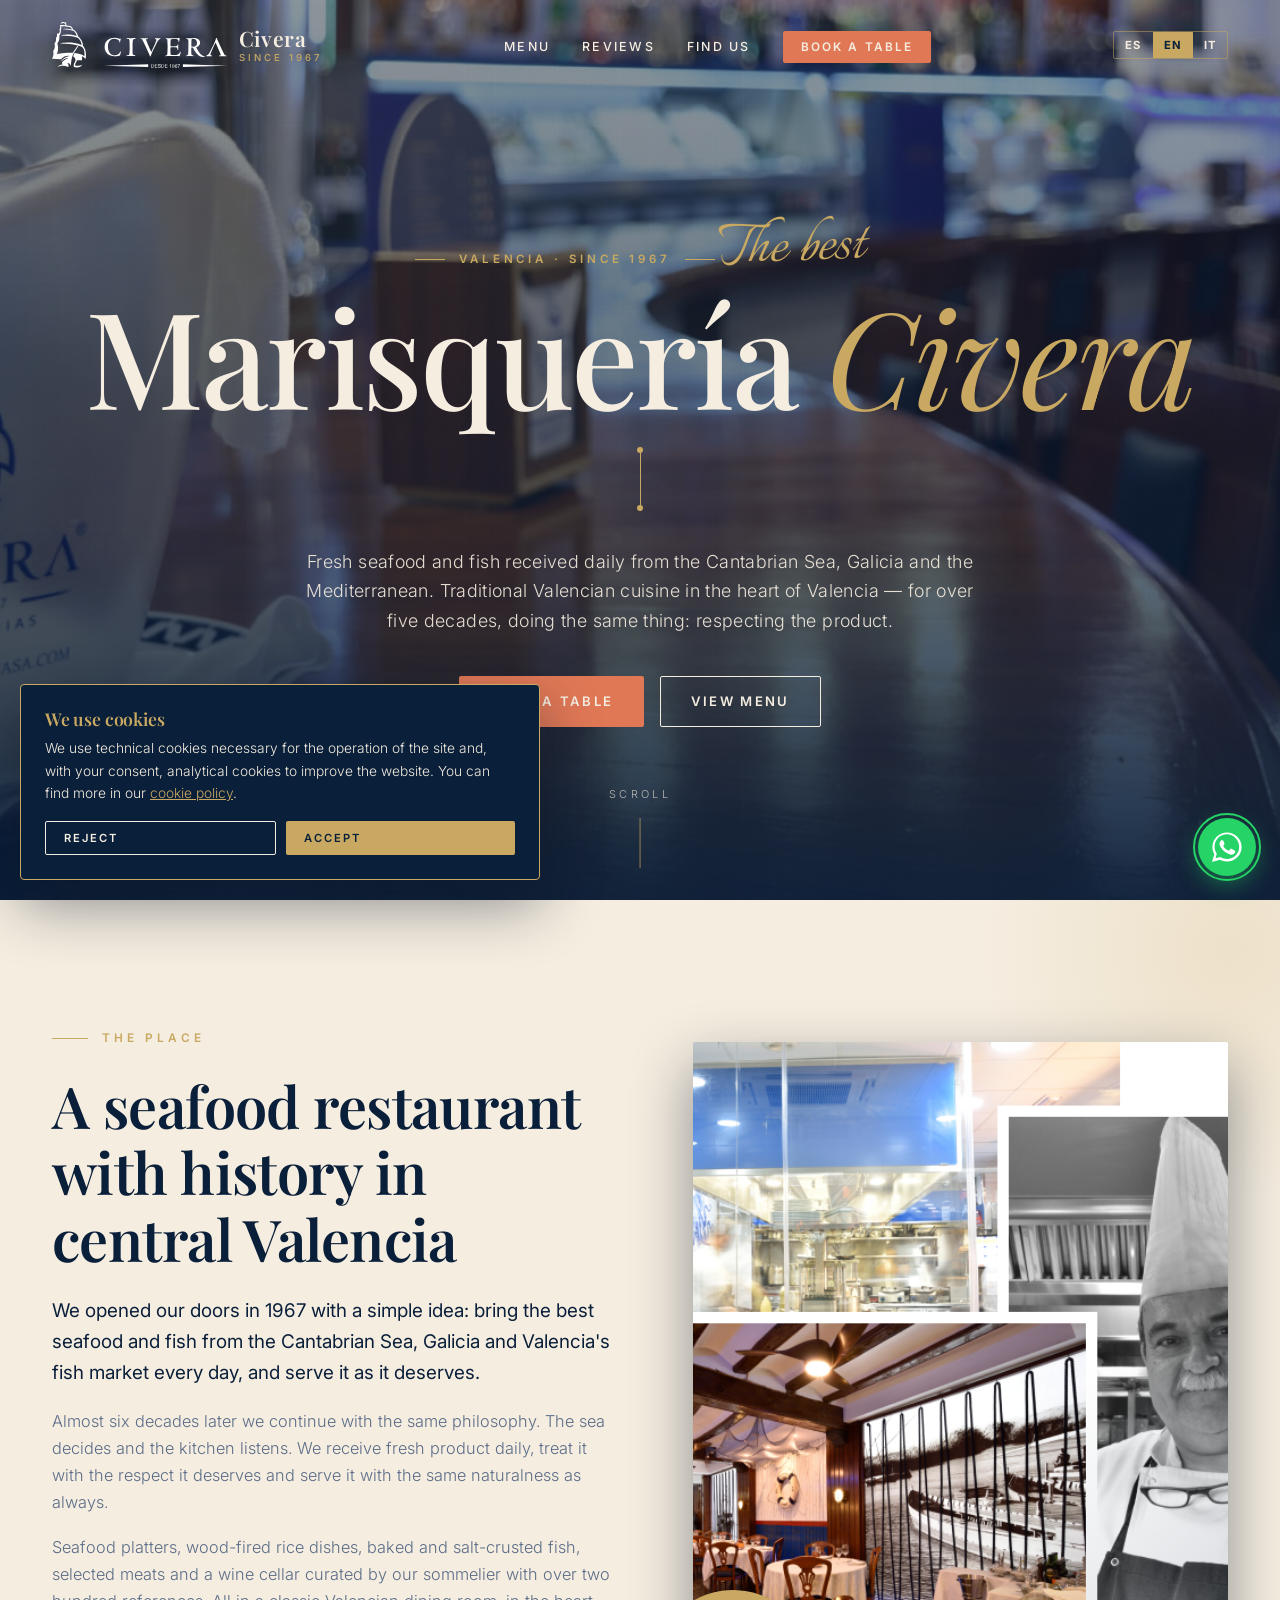
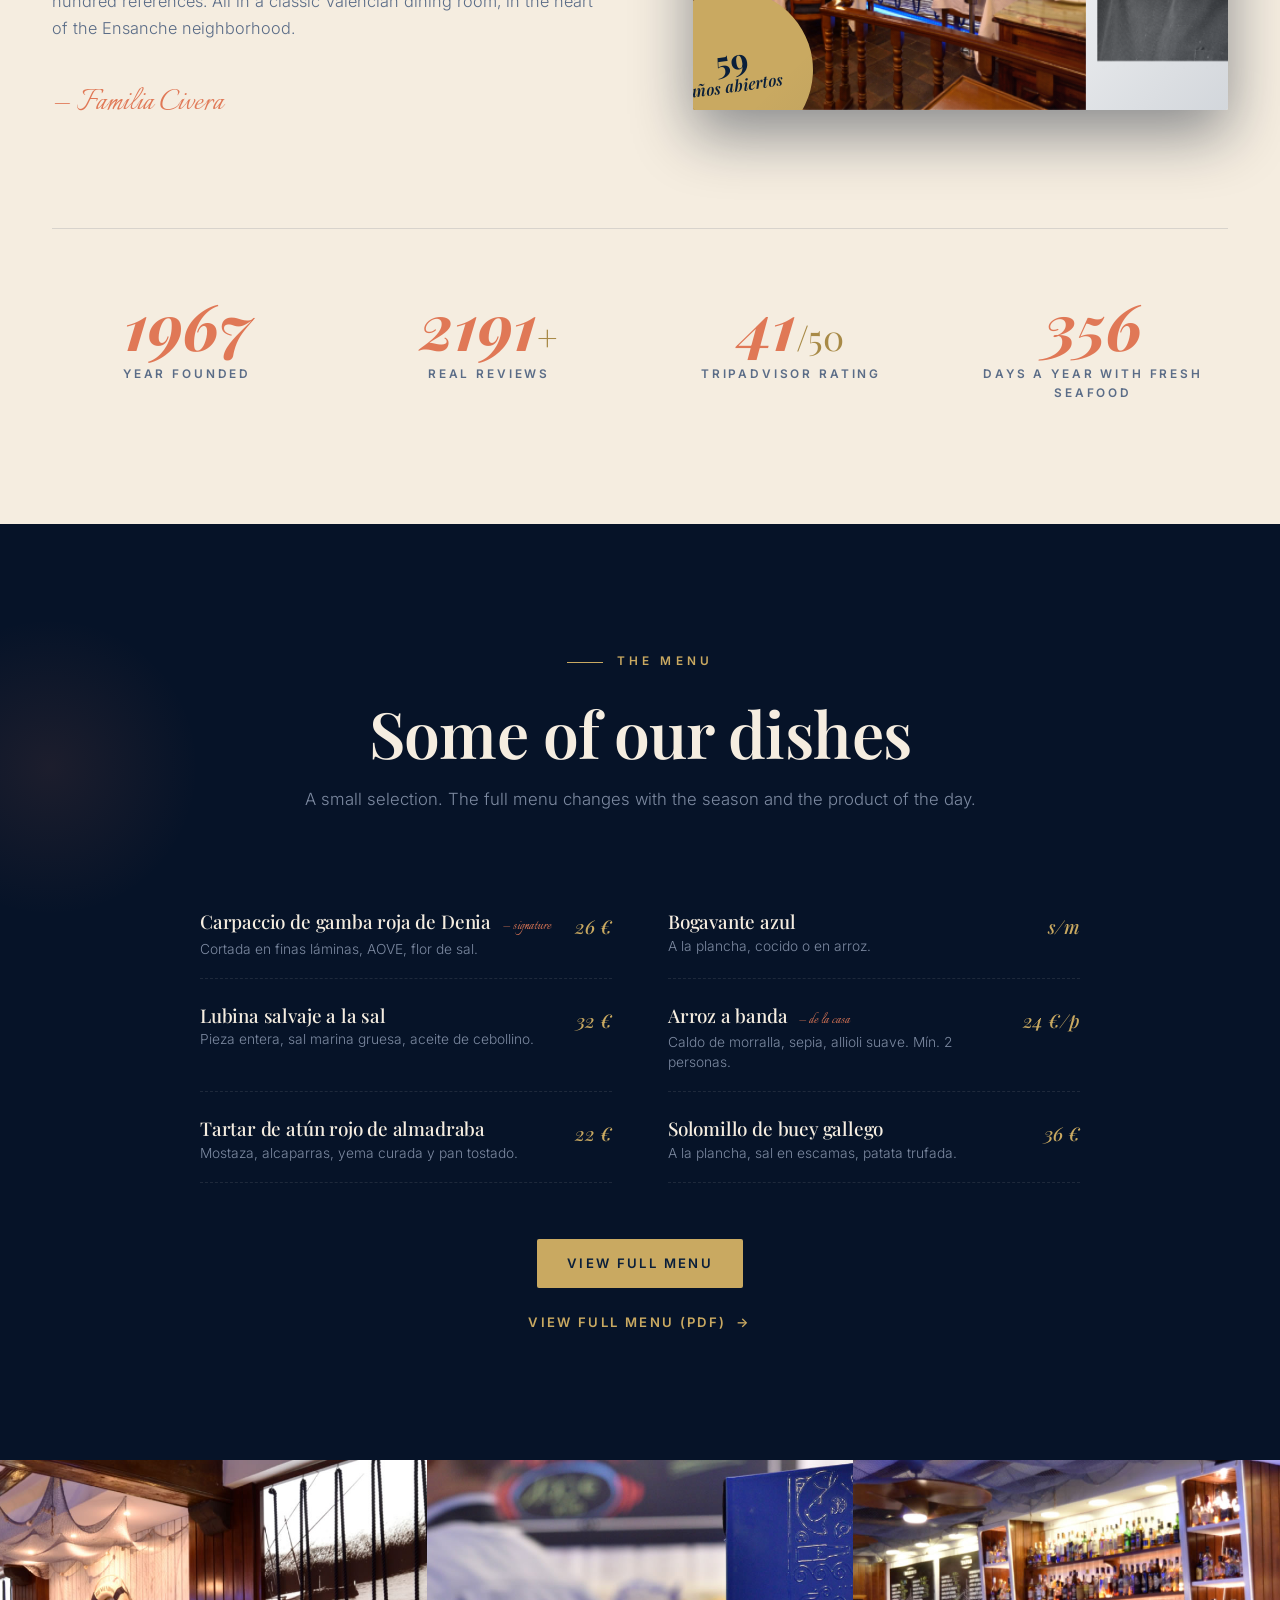
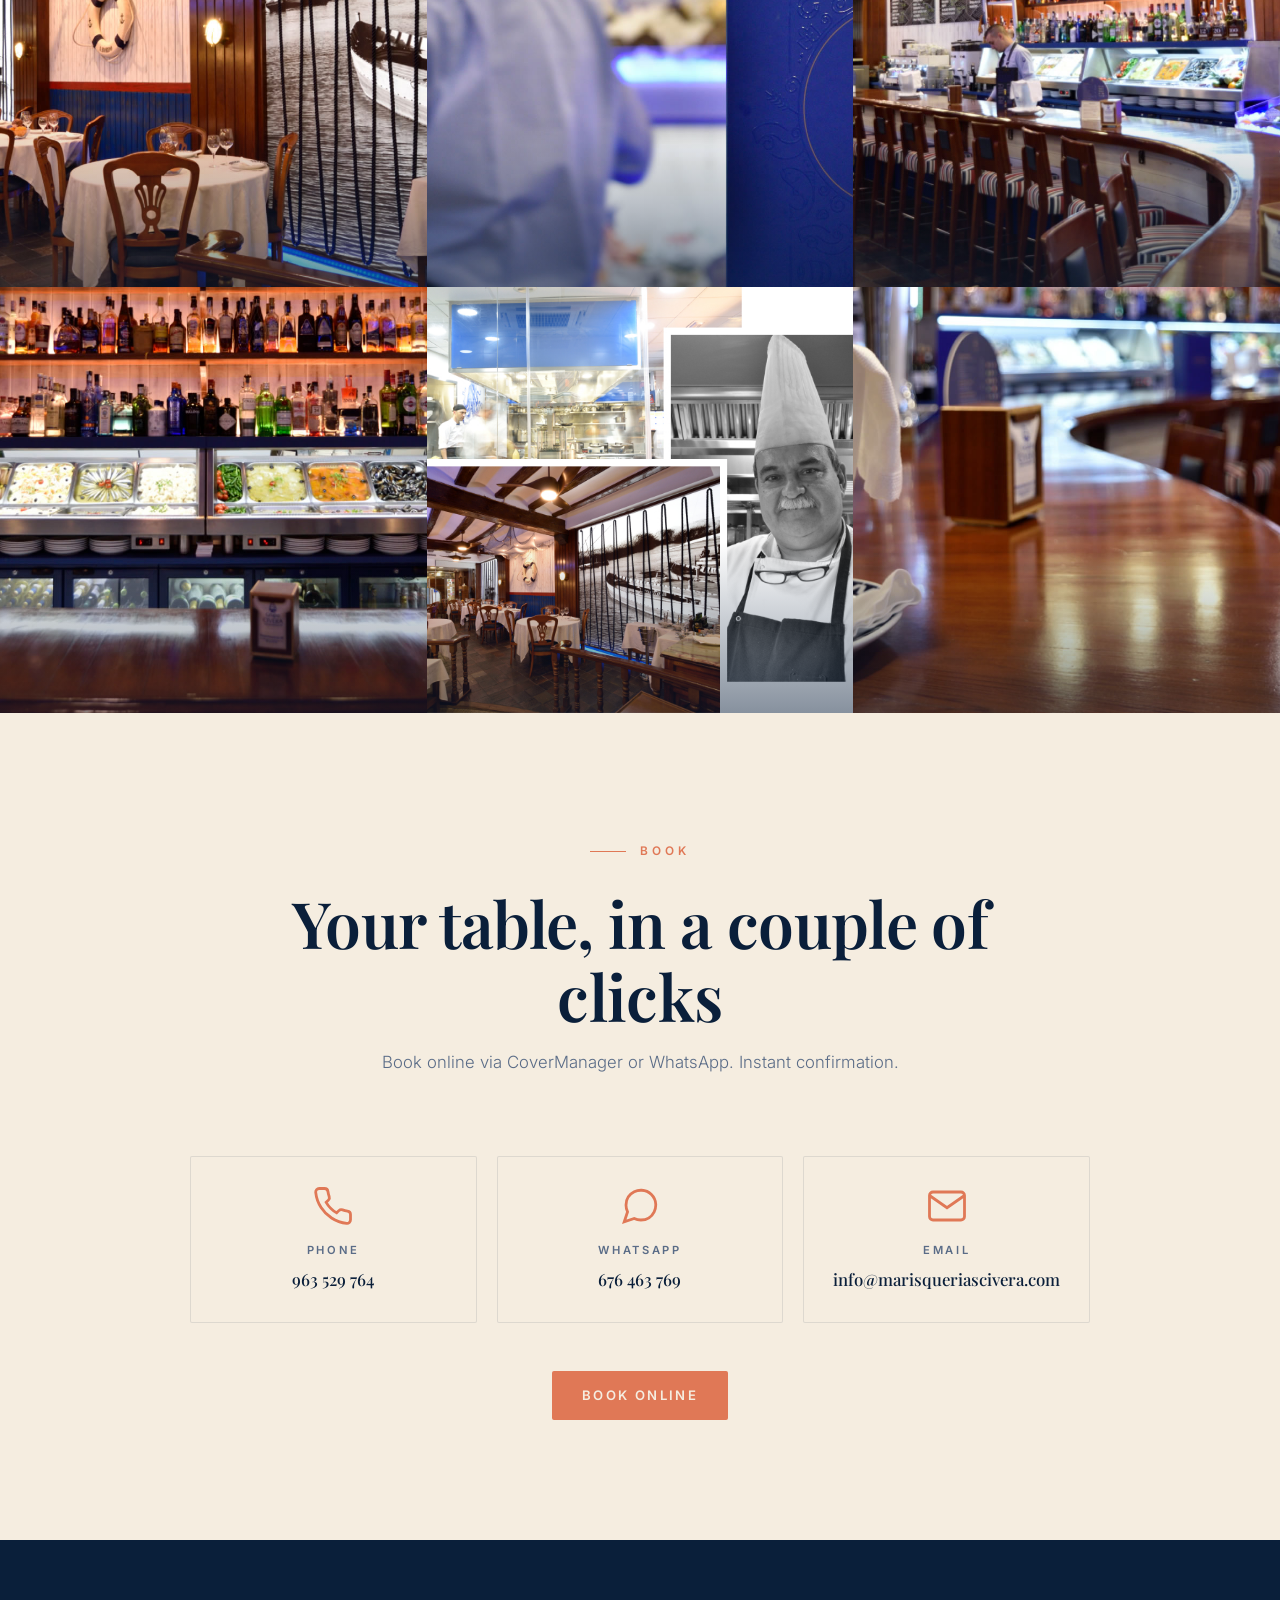
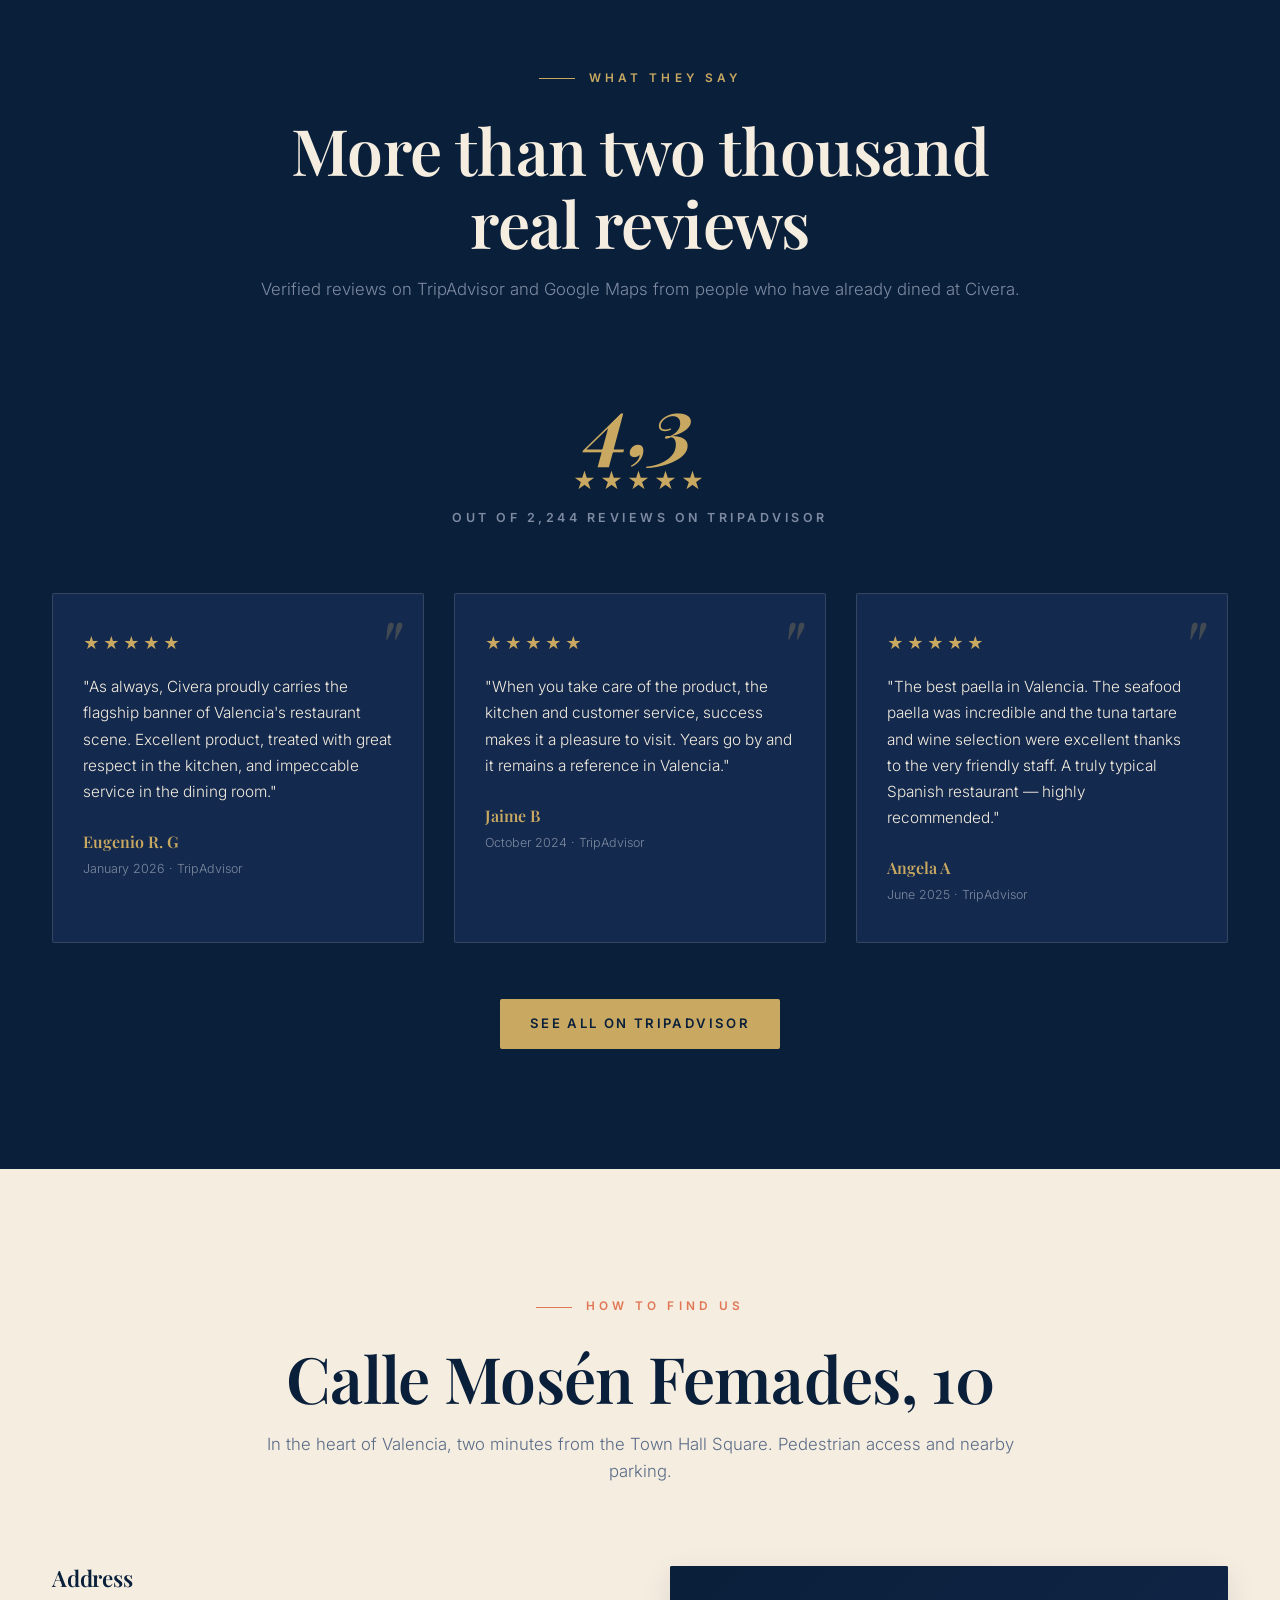
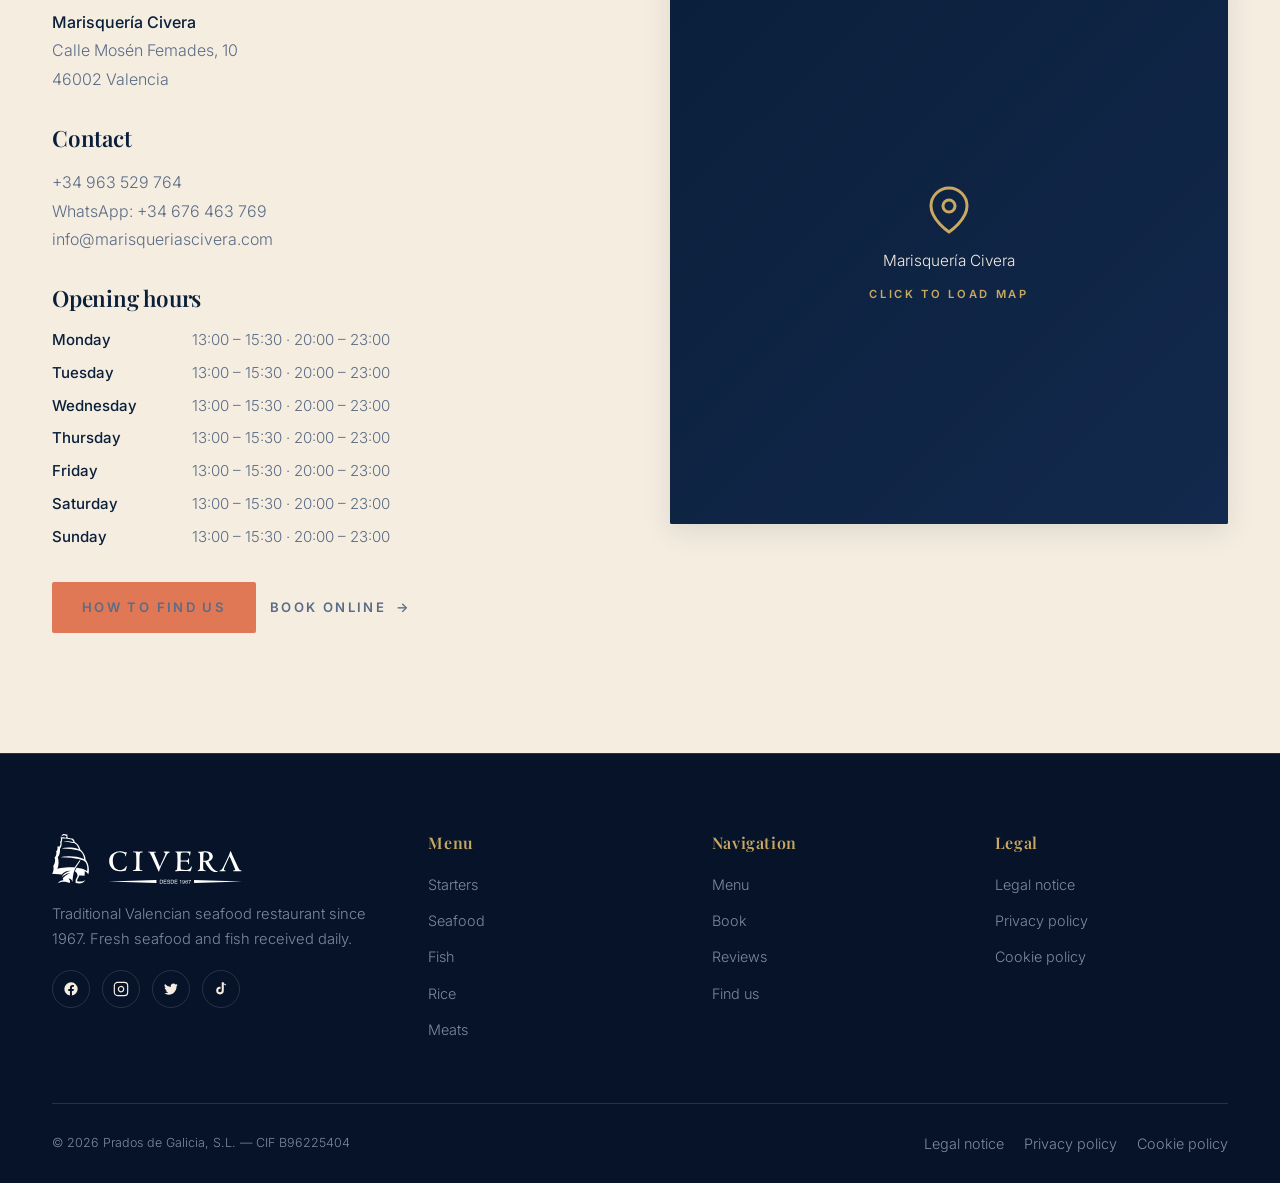
==== commit e8fa8292: "Eliminar flash al navegar a #reviews desde subpáginas scroll-behavior:smooth en html animaba la lleg" ====
--- a/index.html
+++ b/index.html
@@ -122,7 +122,7 @@
 <link rel="preconnect" href="https://fonts.googleapis.com">
 <link rel="preconnect" href="https://fonts.gstatic.com" crossorigin>
 <link href="https://fonts.googleapis.com/css2?family=Playfair+Display:ital,wght@0,400;0,500;0,600;0,700;0,800;1,400;1,500&family=Inter:wght@300;400;500;600;700&family=Italianno&display=swap" rel="stylesheet">
-<link rel="stylesheet" href="assets/civera-styles.css?v=4">
+<link rel="stylesheet" href="assets/civera-styles.css?v=5">
 </head>
 <body>
 
@@ -508,6 +508,6 @@
   </div>
 </div>
 
-<script src="assets/civera-app.js?v=4"></script>
+<script src="assets/civera-app.js?v=5"></script>
 </body>
 </html>
--- a/assets/civera-styles.css
+++ b/assets/civera-styles.css
@@ -22,7 +22,7 @@
 }
 
 *{margin:0;padding:0;box-sizing:border-box}
-html{scroll-behavior:smooth}
+html.smooth{scroll-behavior:smooth}
 body{
   font-family:'Inter',sans-serif;
   background:var(--navy);
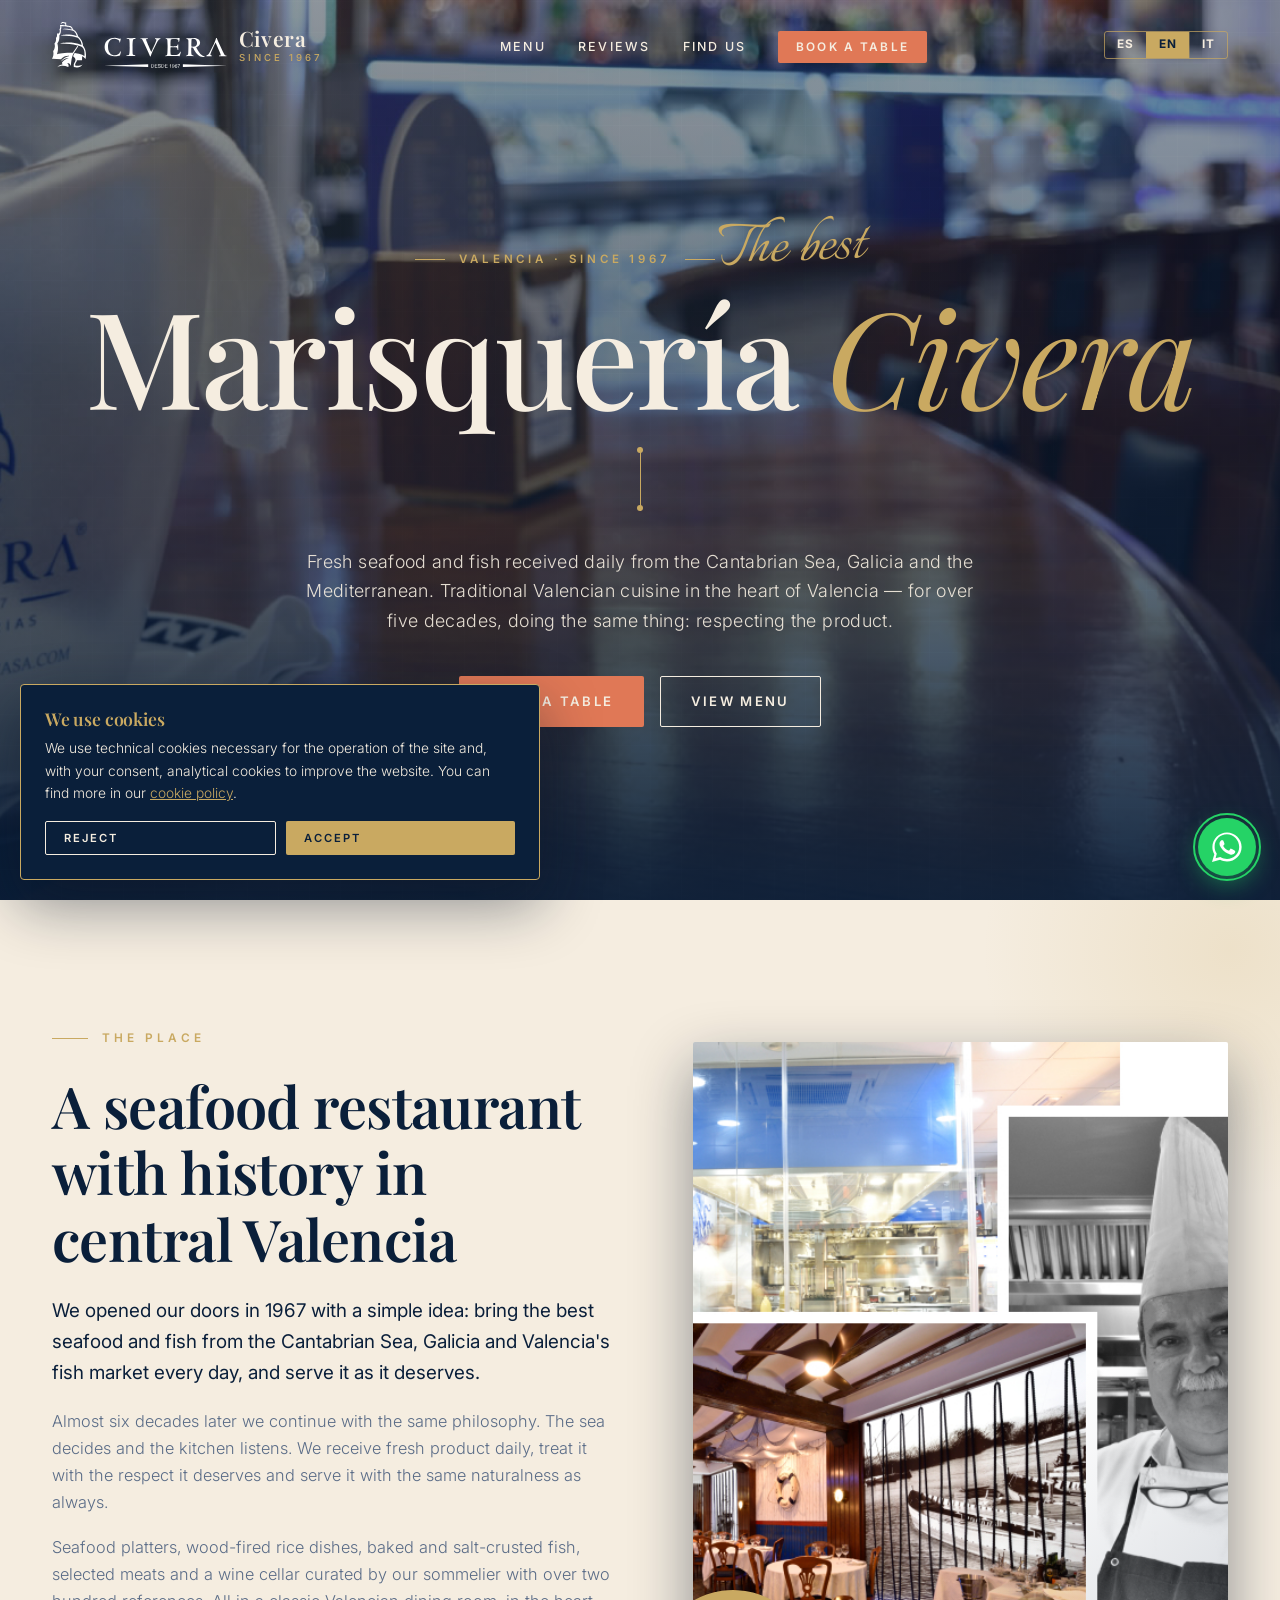
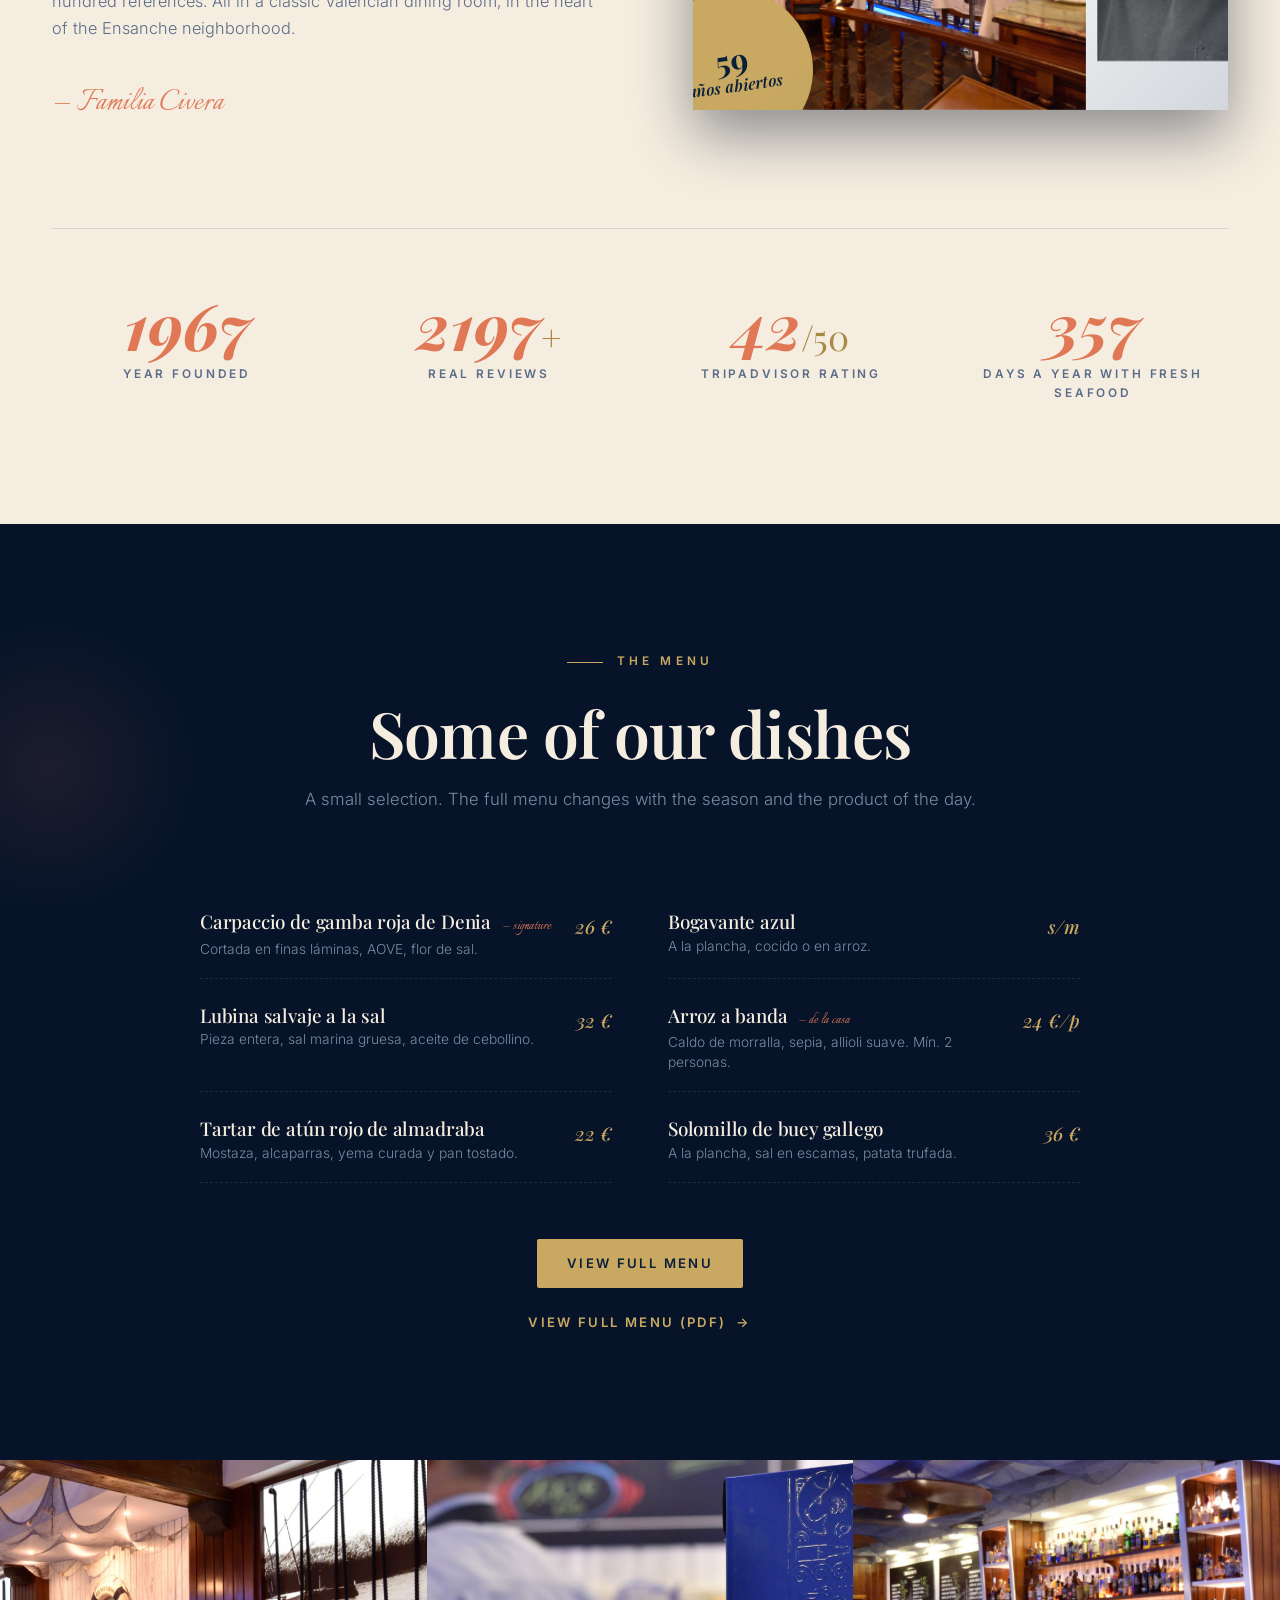
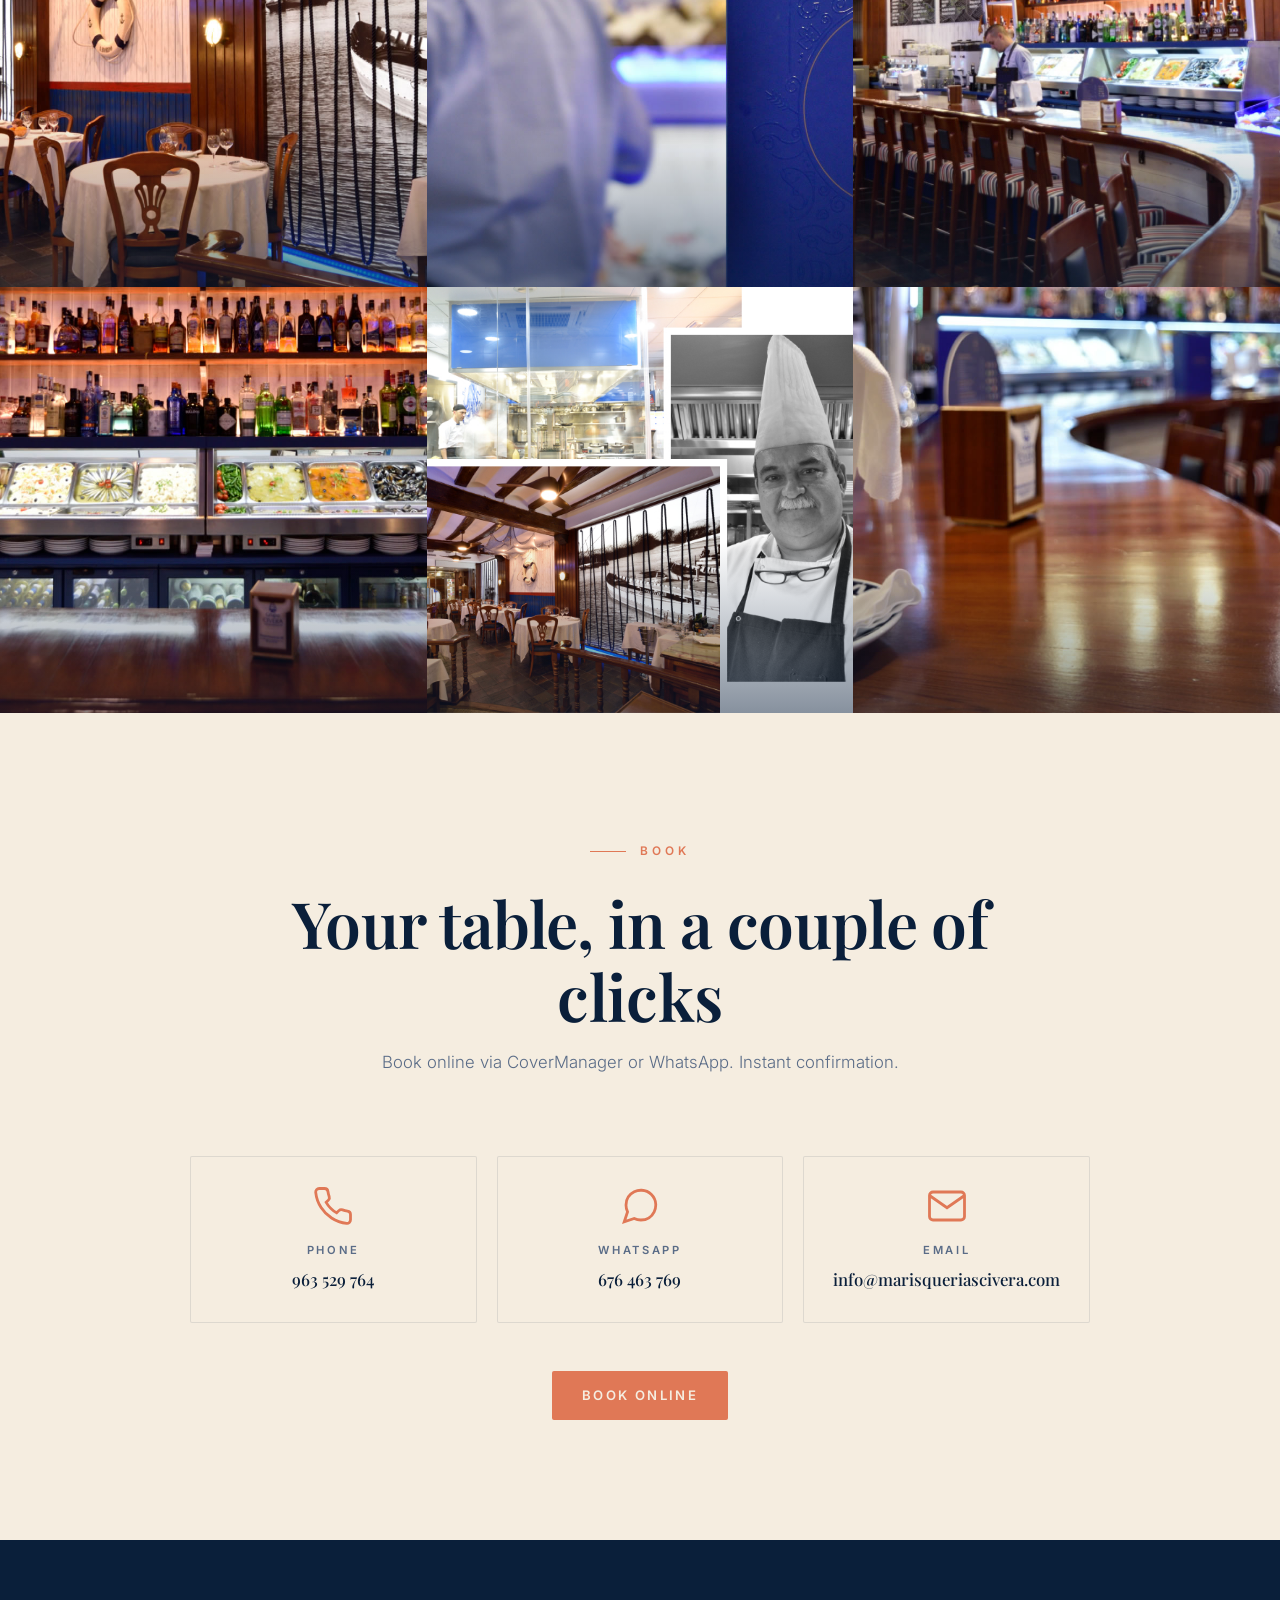
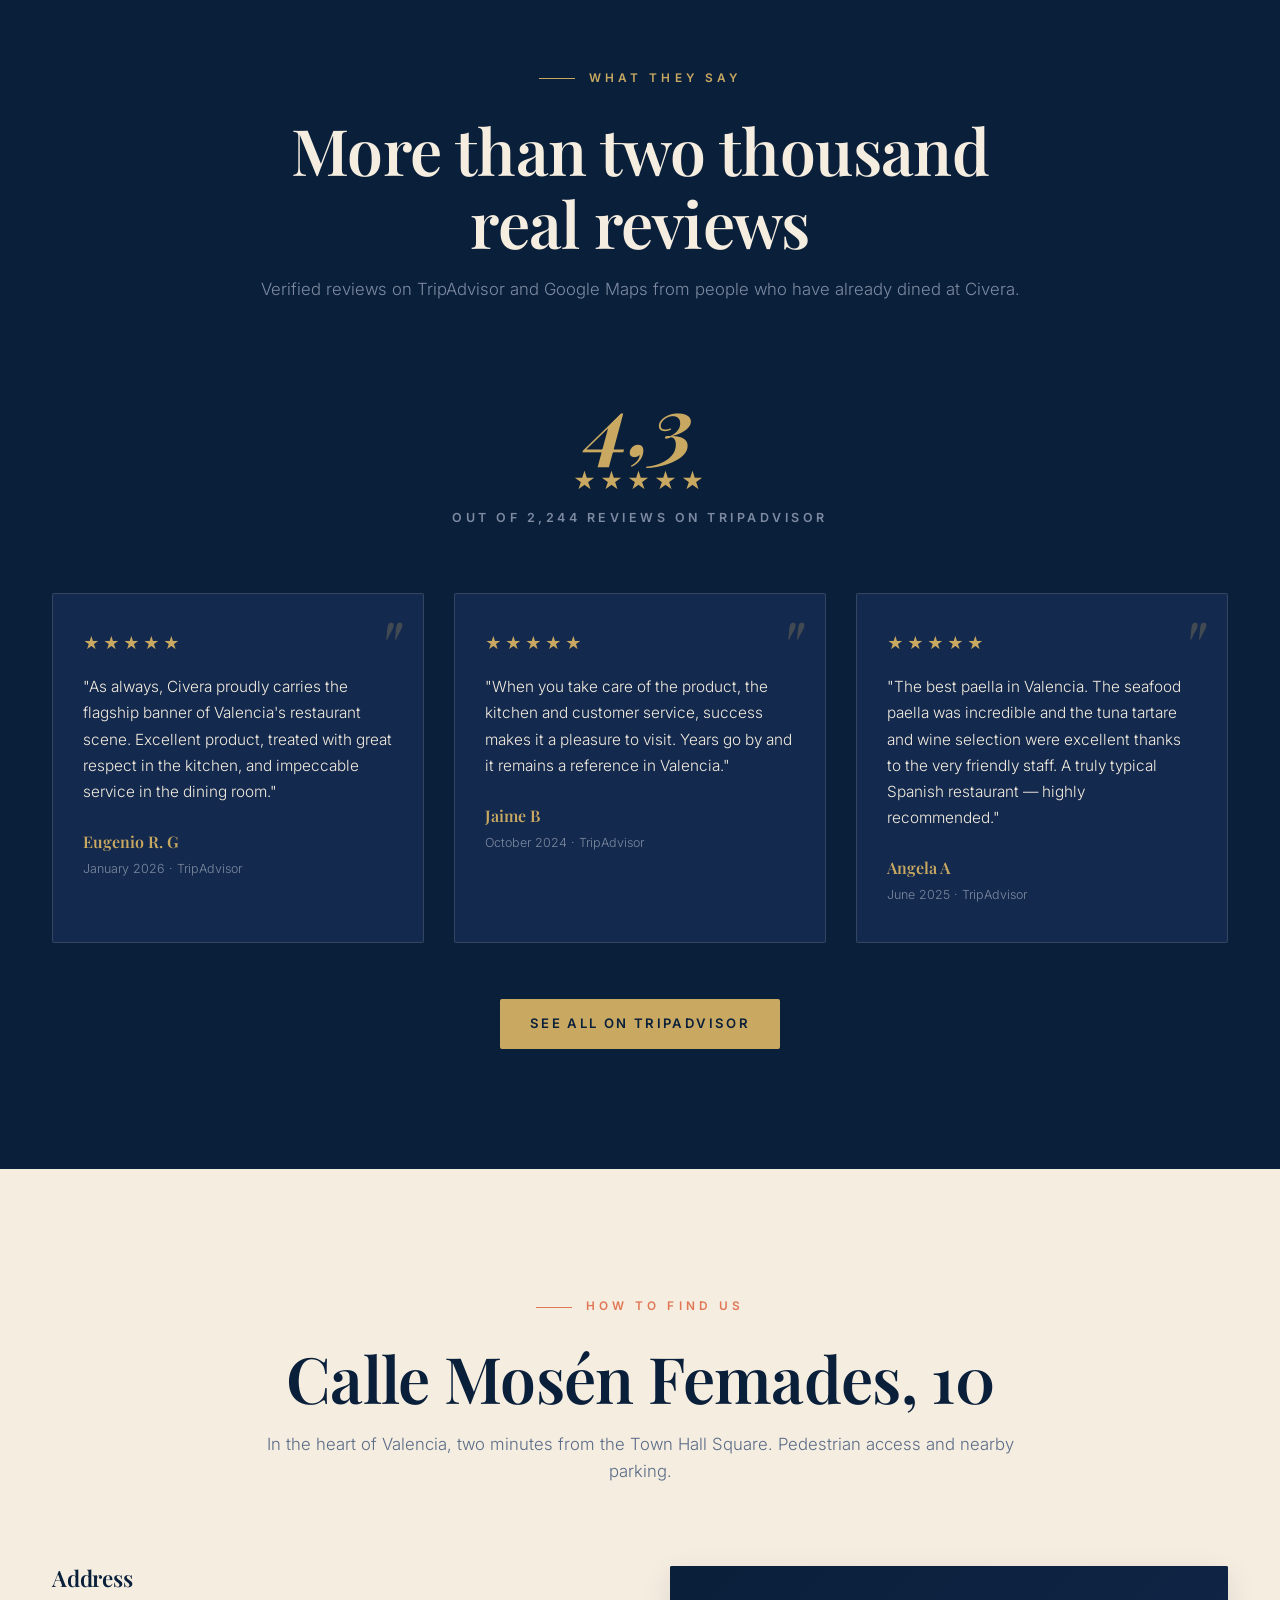
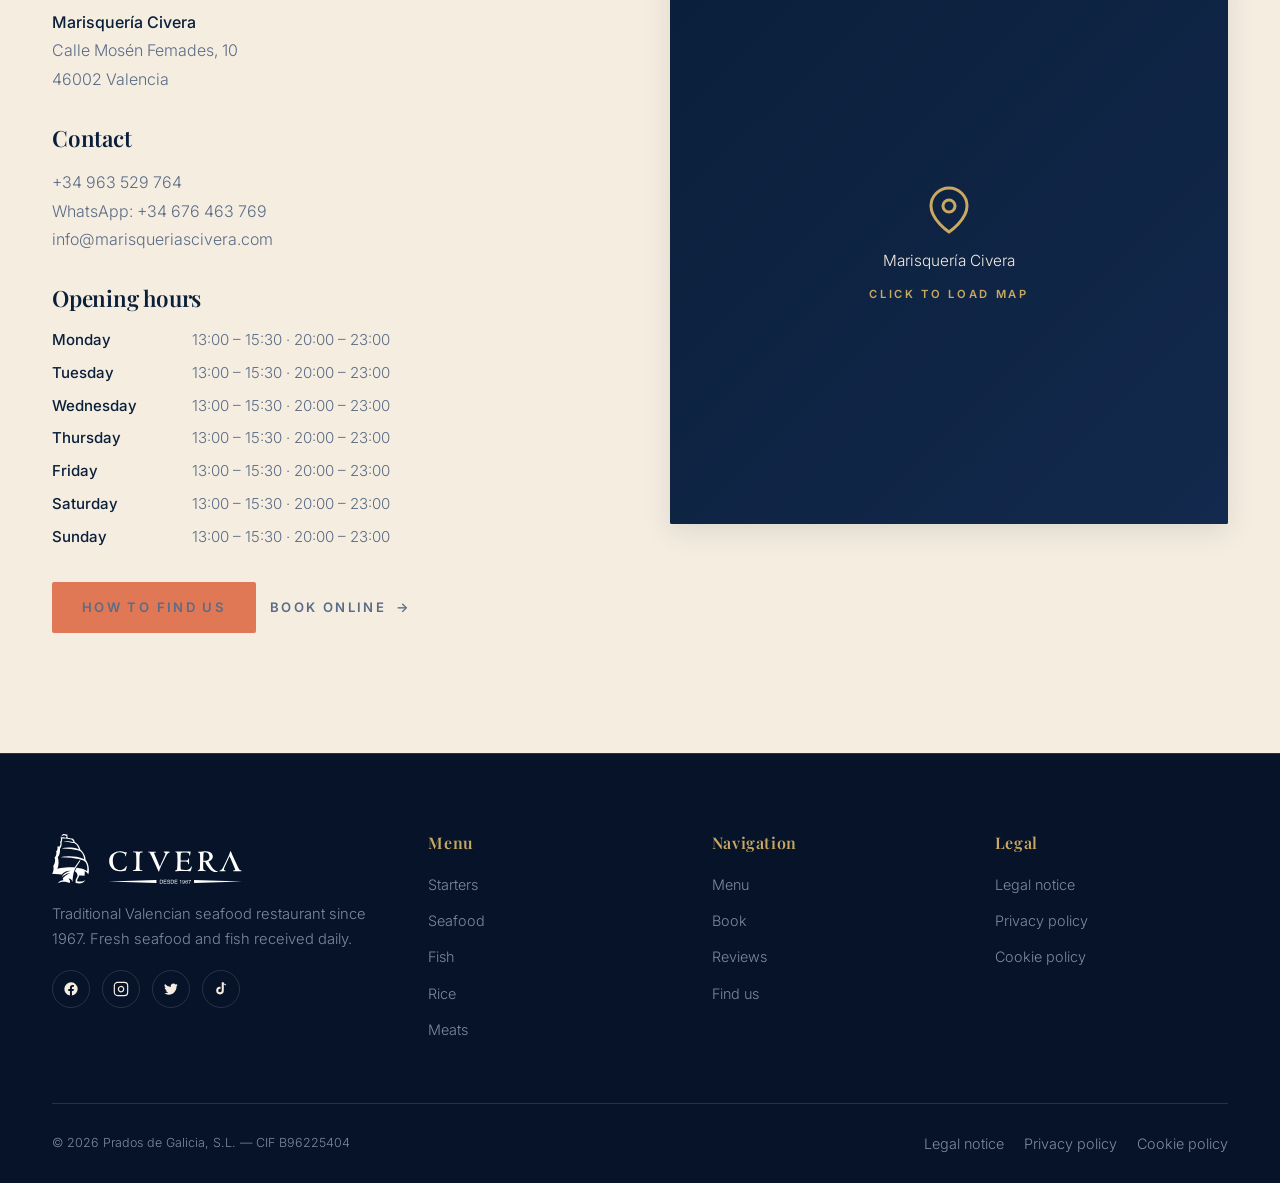
==== commit 29fe0701: "Quitar hint "Scroll" del hero index + reforzar lang-toggle en móvil - index.html: eliminada la etiqu" ====
--- a/index.html
+++ b/index.html
@@ -122,7 +122,7 @@
 <link rel="preconnect" href="https://fonts.googleapis.com">
 <link rel="preconnect" href="https://fonts.gstatic.com" crossorigin>
 <link href="https://fonts.googleapis.com/css2?family=Playfair+Display:ital,wght@0,400;0,500;0,600;0,700;0,800;1,400;1,500&family=Inter:wght@300;400;500;600;700&family=Italianno&display=swap" rel="stylesheet">
-<link rel="stylesheet" href="assets/civera-styles.css?v=5">
+<link rel="stylesheet" href="assets/civera-styles.css?v=6">
 </head>
 <body>
 
@@ -168,9 +168,6 @@
       <a href="reservar.html" class="btn btn-coral"><span data-i18n="hero.ctaPrimary">Reservar mesa</span></a>
       <a href="carta.html" class="btn btn-ghost"><span data-i18n="hero.ctaSecondary">Ver carta</span></a>
     </div>
-  </div>
-  <div class="scroll-hint">
-    <span data-i18n="hero.scroll">Scroll</span>
   </div>
 </header>
 
@@ -508,6 +505,6 @@
   </div>
 </div>
 
-<script src="assets/civera-app.js?v=5"></script>
+<script src="assets/civera-app.js?v=6"></script>
 </body>
 </html>
--- a/assets/civera-styles.css
+++ b/assets/civera-styles.css
@@ -99,10 +99,12 @@
 .nav-links a::after{content:'';position:absolute;bottom:-6px;left:0;width:0;height:1px;background:var(--gold);transition:width .3s}
 .nav-links a:hover::after,.nav-links a.active::after{width:100%}
 .nav-right{display:flex;align-items:center;gap:18px}
-.lang-toggle{display:flex;gap:0;border:1px solid rgba(201,169,97,0.5);border-radius:2px;overflow:hidden}
-.lang-toggle button{background:transparent;border:none;padding:6px 11px;font-family:'Inter',sans-serif;font-size:.7rem;font-weight:700;letter-spacing:0.1em;color:var(--cream);cursor:pointer;transition:all .25s}
+.lang-toggle{display:flex;gap:0;border:1px solid rgba(201,169,97,0.7);border-radius:3px;overflow:hidden;flex-shrink:0}
+.lang-toggle button{background:transparent;border:none;padding:7px 12px;font-family:'Inter',sans-serif;font-size:.74rem;font-weight:700;letter-spacing:0.08em;color:var(--cream);cursor:pointer;transition:all .25s;min-width:34px;line-height:1}
+.lang-toggle button + button{border-left:1px solid rgba(201,169,97,0.35)}
 .lang-toggle button.active{background:var(--gold);color:var(--navy)}
 .lang-toggle button:not(.active):hover{background:rgba(245,237,224,0.08);color:var(--gold)}
+@media (max-width: 620px){.lang-toggle button{padding:8px 11px;font-size:.78rem;min-width:36px}}
 .nav-cta{background:var(--coral)!important;color:var(--cream)!important;padding:9px 18px;border-radius:2px;font-size:.74rem!important;font-weight:600!important;transition:background .3s}
 .nav-cta:hover{background:var(--coral-deep)!important;color:var(--cream)!important}
 .nav-cta::after{display:none!important}
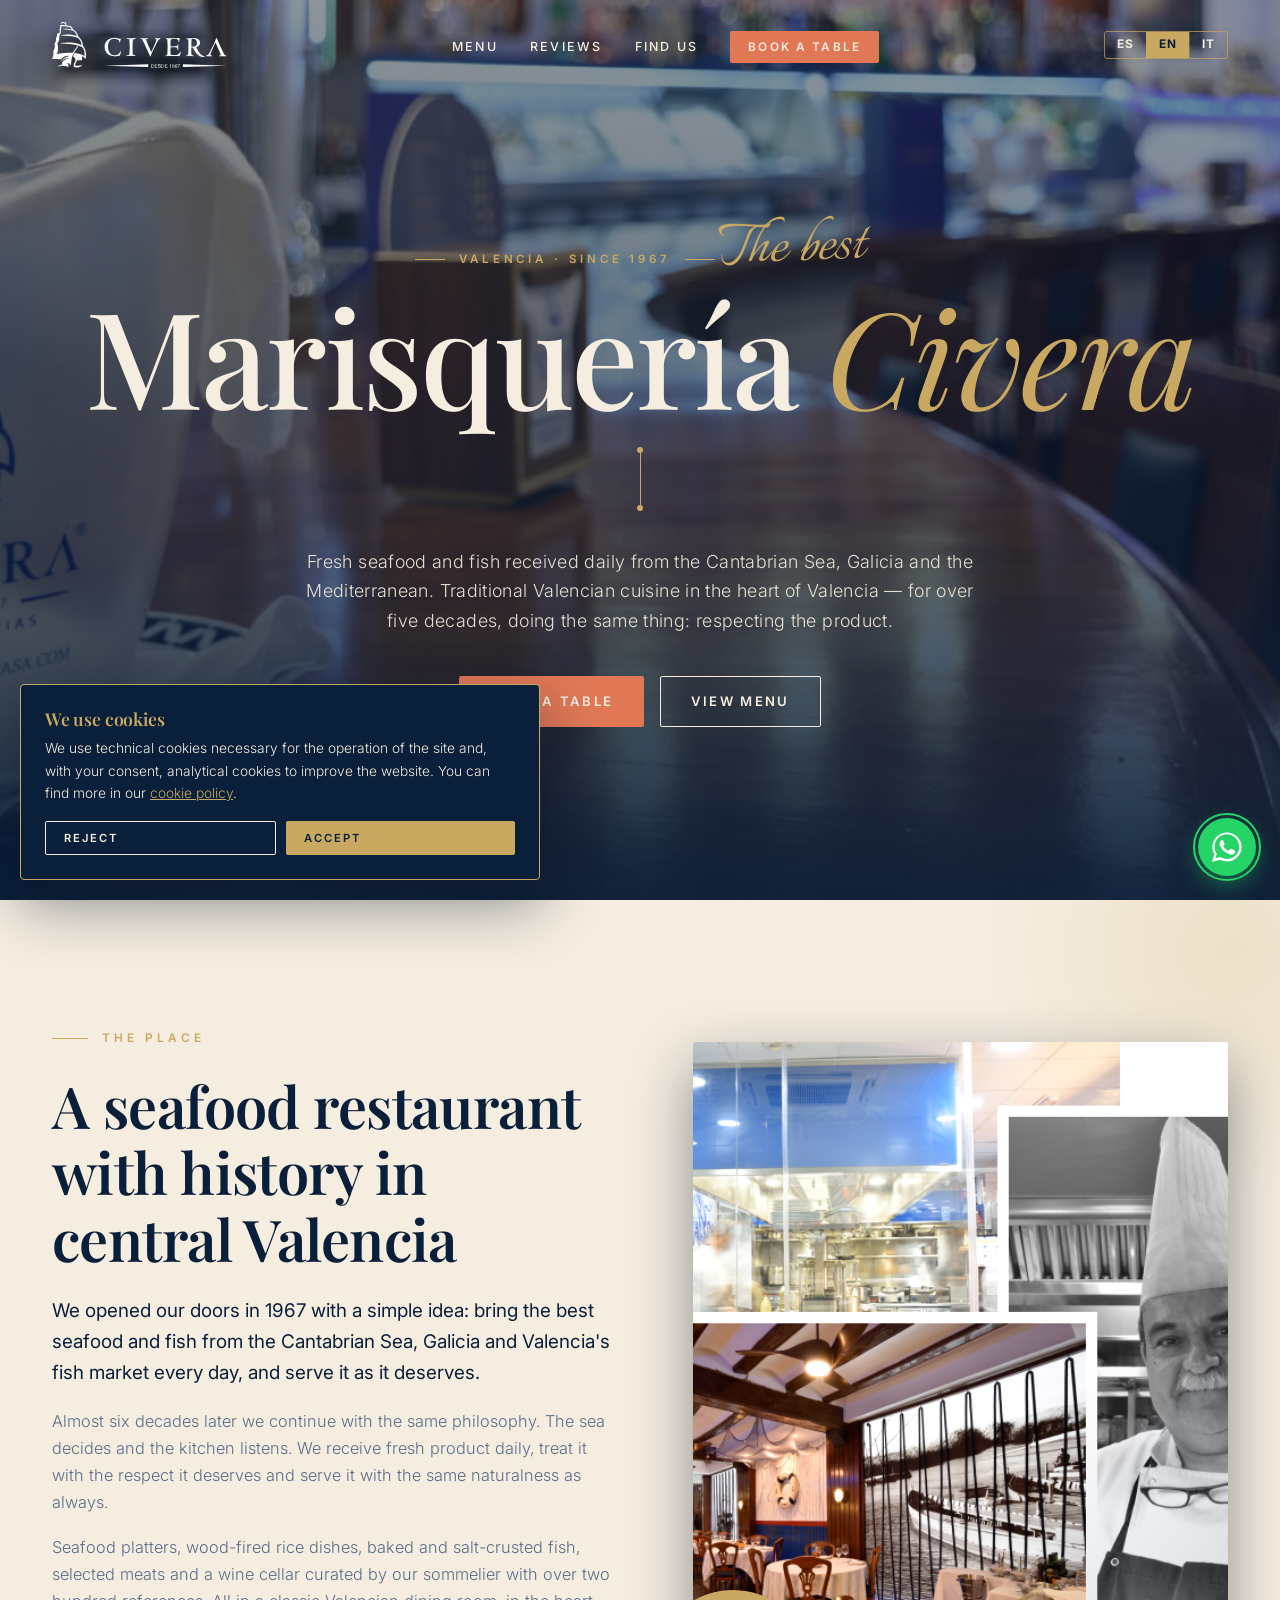
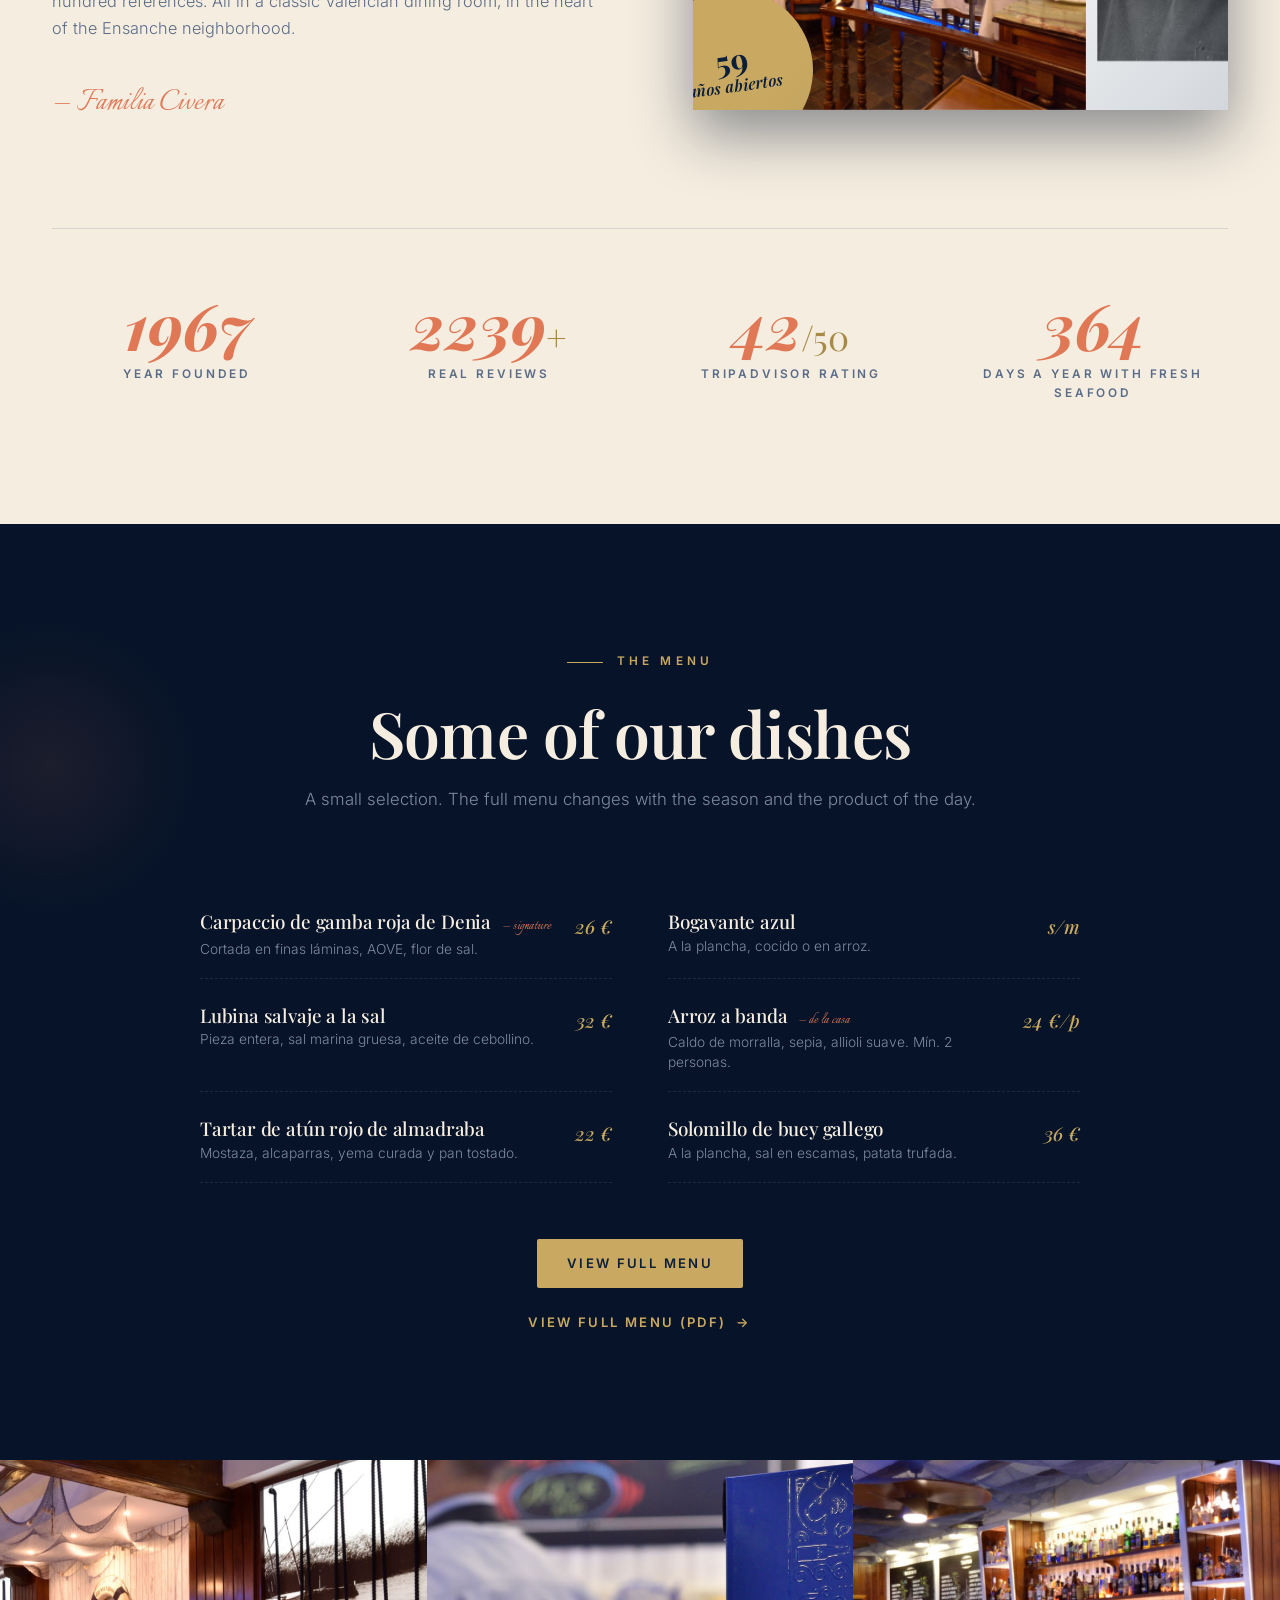
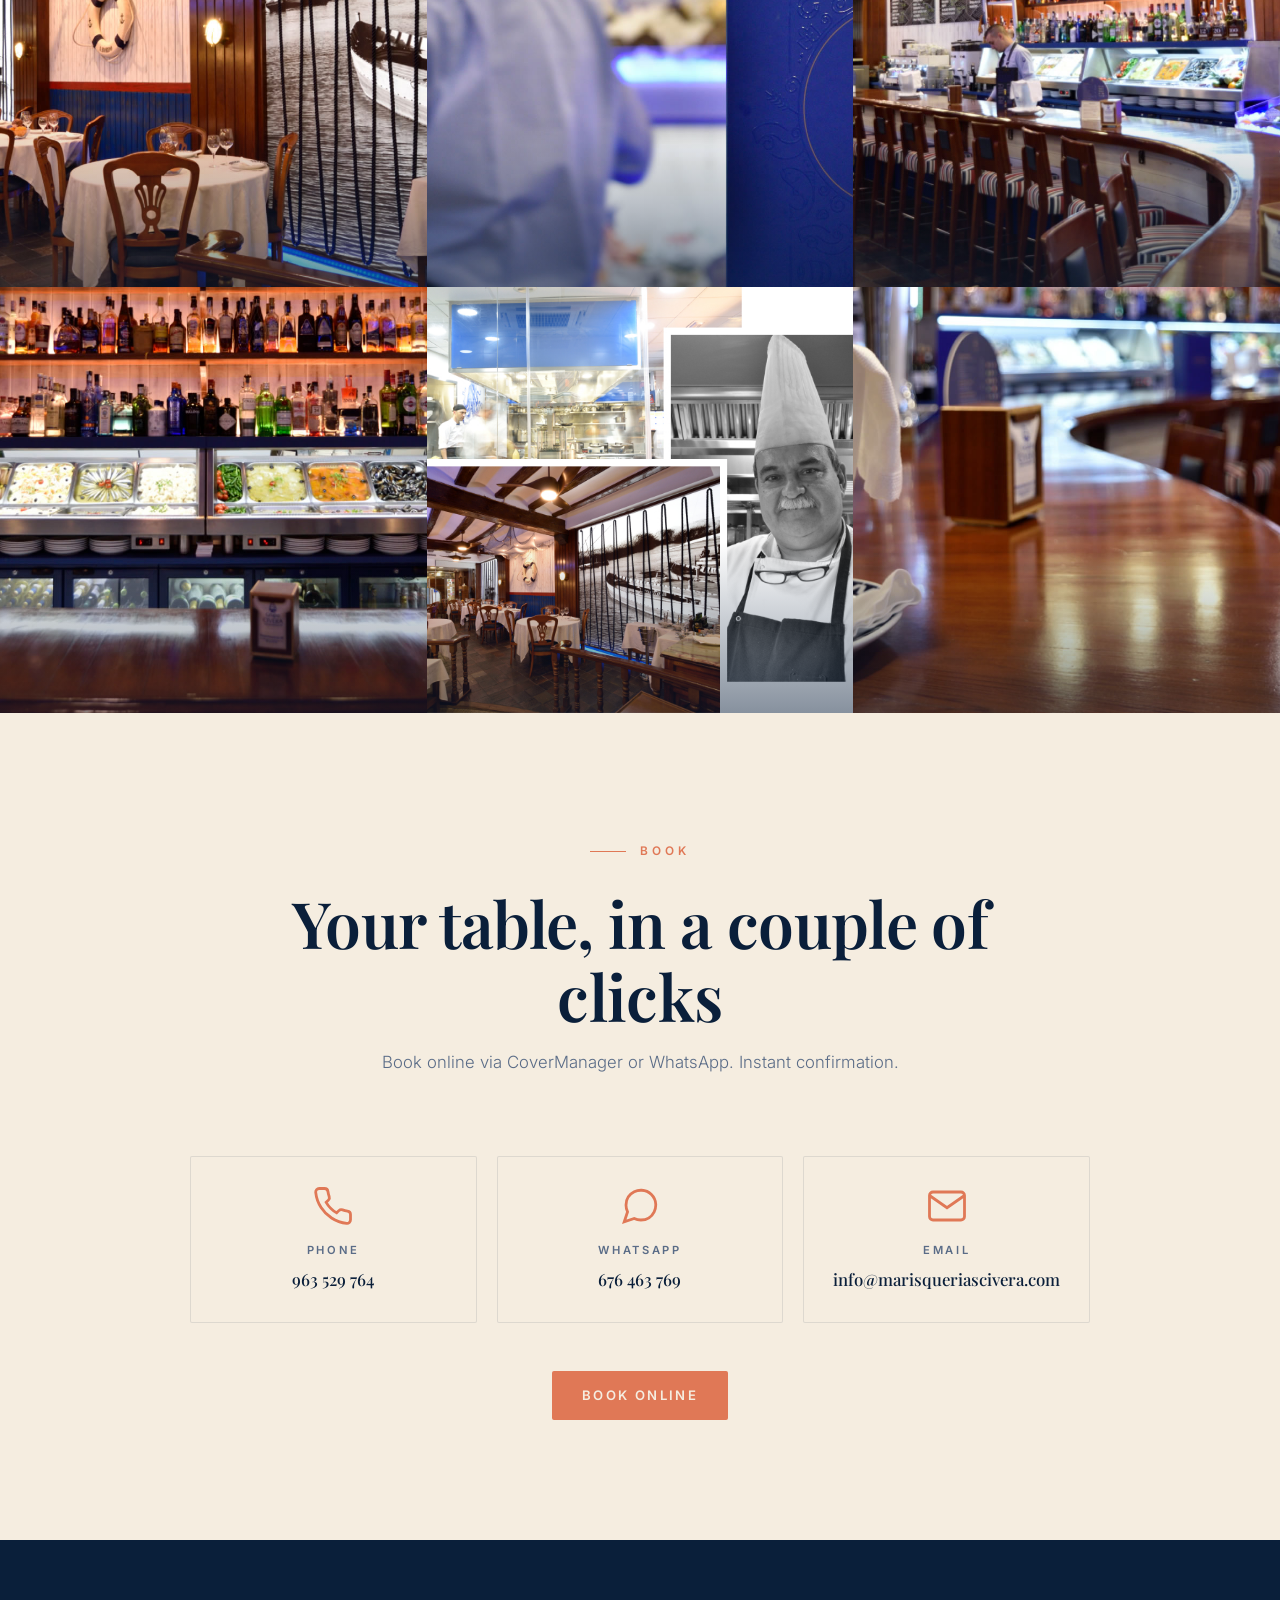
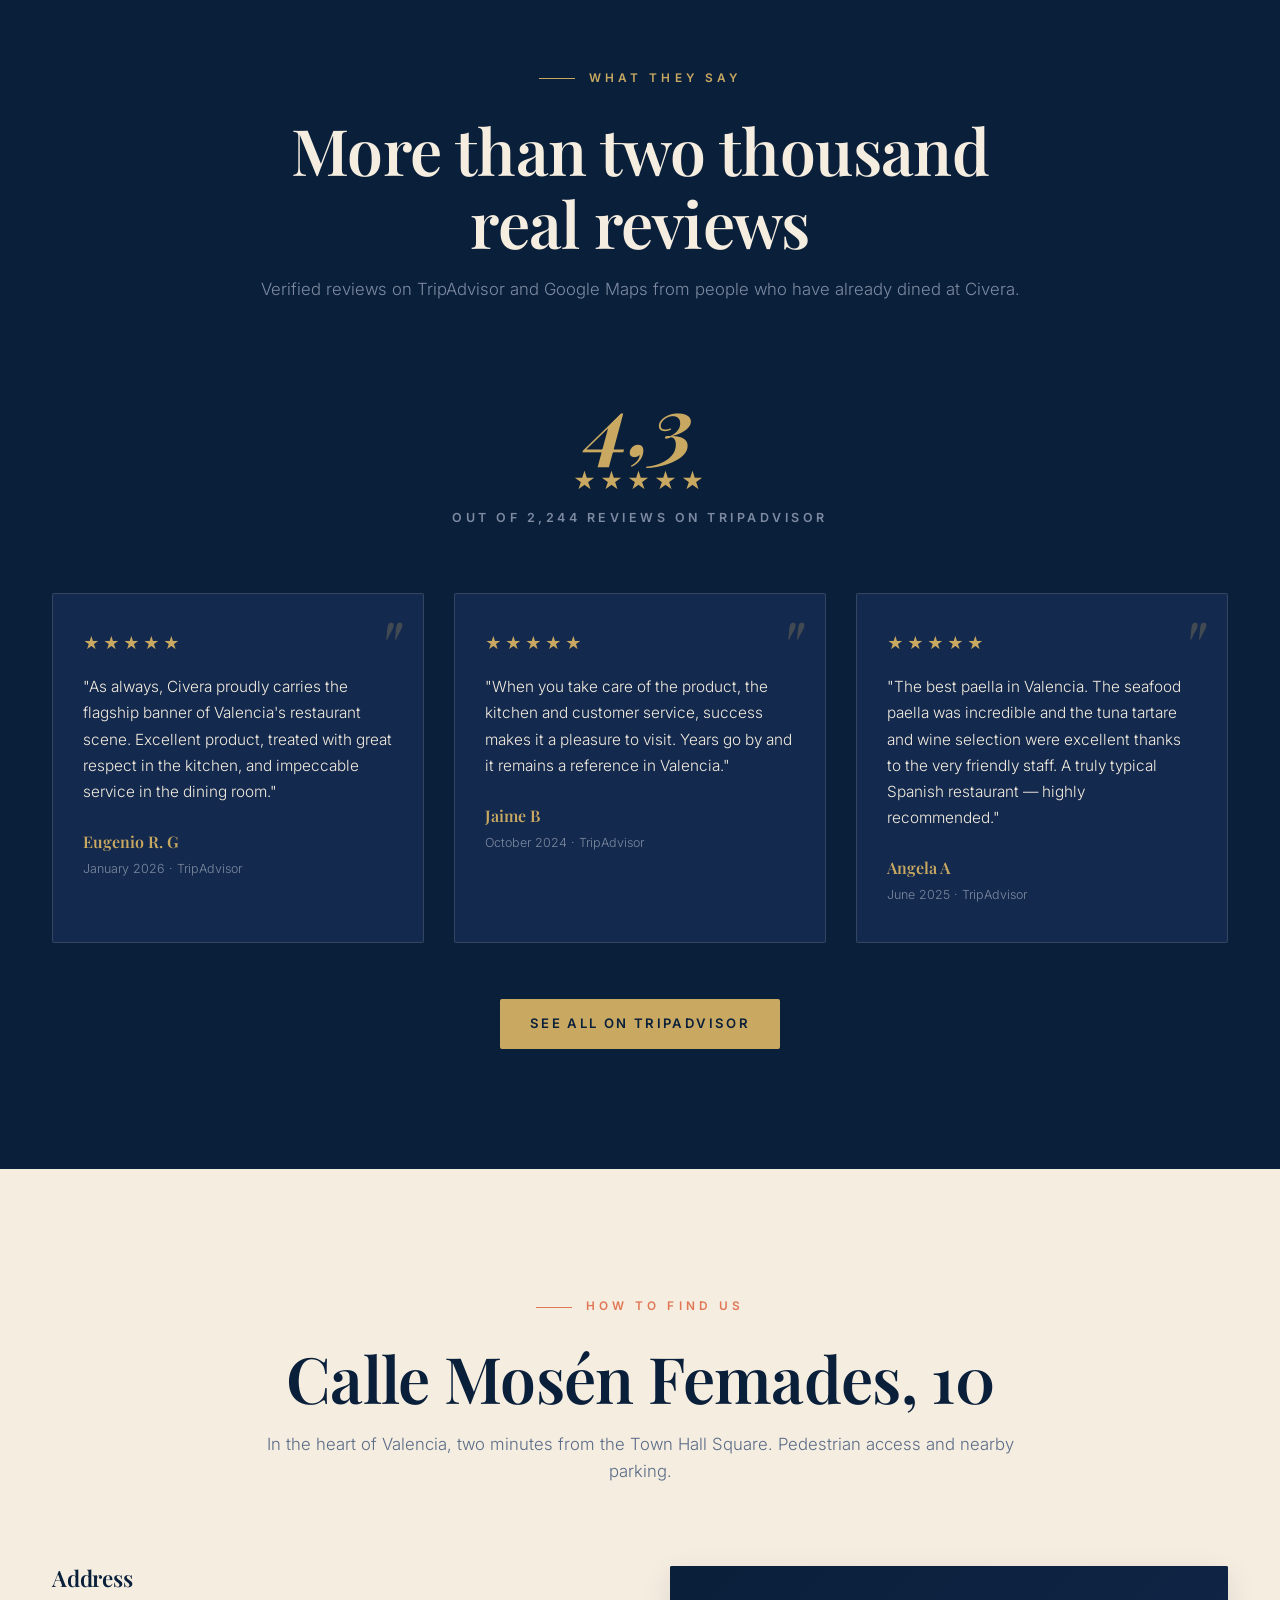
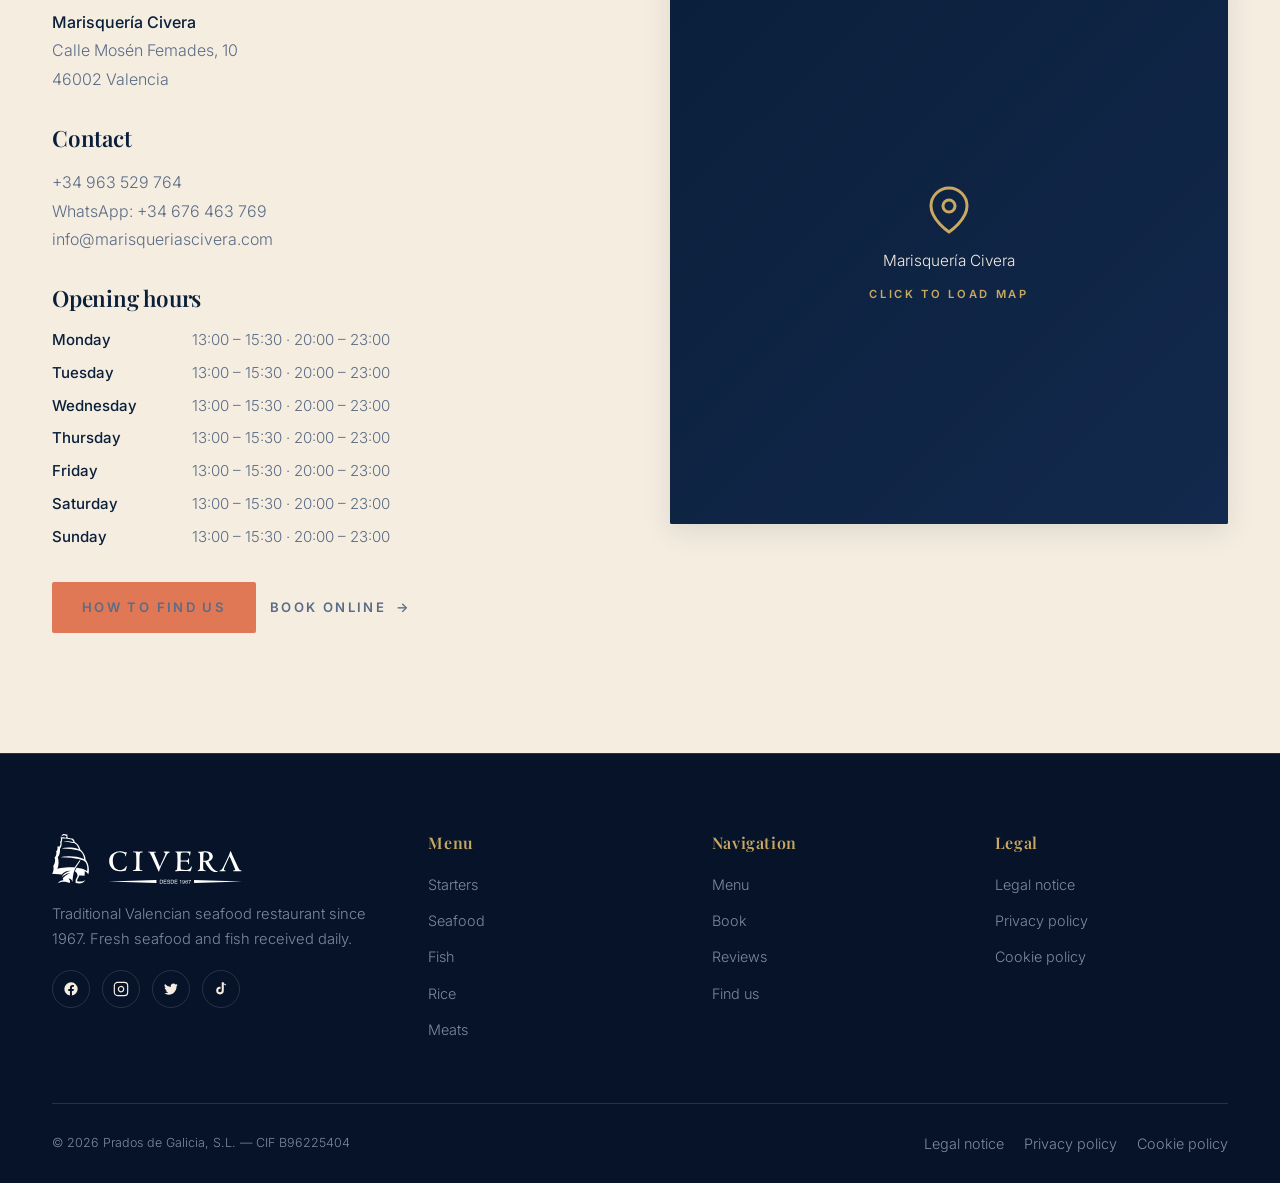
==== commit 33d130be: "Quitar texto "Civera · DESDE 1967" del header Era redundante con el logo (la imagen ya muestra CIVER" ====
--- a/index.html
+++ b/index.html
@@ -122,7 +122,7 @@
 <link rel="preconnect" href="https://fonts.googleapis.com">
 <link rel="preconnect" href="https://fonts.gstatic.com" crossorigin>
 <link href="https://fonts.googleapis.com/css2?family=Playfair+Display:ital,wght@0,400;0,500;0,600;0,700;0,800;1,400;1,500&family=Inter:wght@300;400;500;600;700&family=Italianno&display=swap" rel="stylesheet">
-<link rel="stylesheet" href="assets/civera-styles.css?v=6">
+<link rel="stylesheet" href="assets/civera-styles.css?v=7">
 </head>
 <body>
 
@@ -131,7 +131,7 @@
   <div class="container">
     <a href="index.html" class="logo">
       <img src="assets/civera/logo_civera.svg" alt="Marisquería Civera">
-      <span class="logo-text">Civera<small data-i18n="nav.tagline">Desde 1967</small></span>
+
     </a>
     <ul class="nav-links" id="navLinks">
       <li><a href="carta.html" data-i18n="nav.carta">Carta</a></li>
@@ -505,6 +505,6 @@
   </div>
 </div>
 
-<script src="assets/civera-app.js?v=6"></script>
+<script src="assets/civera-app.js?v=7"></script>
 </body>
 </html>
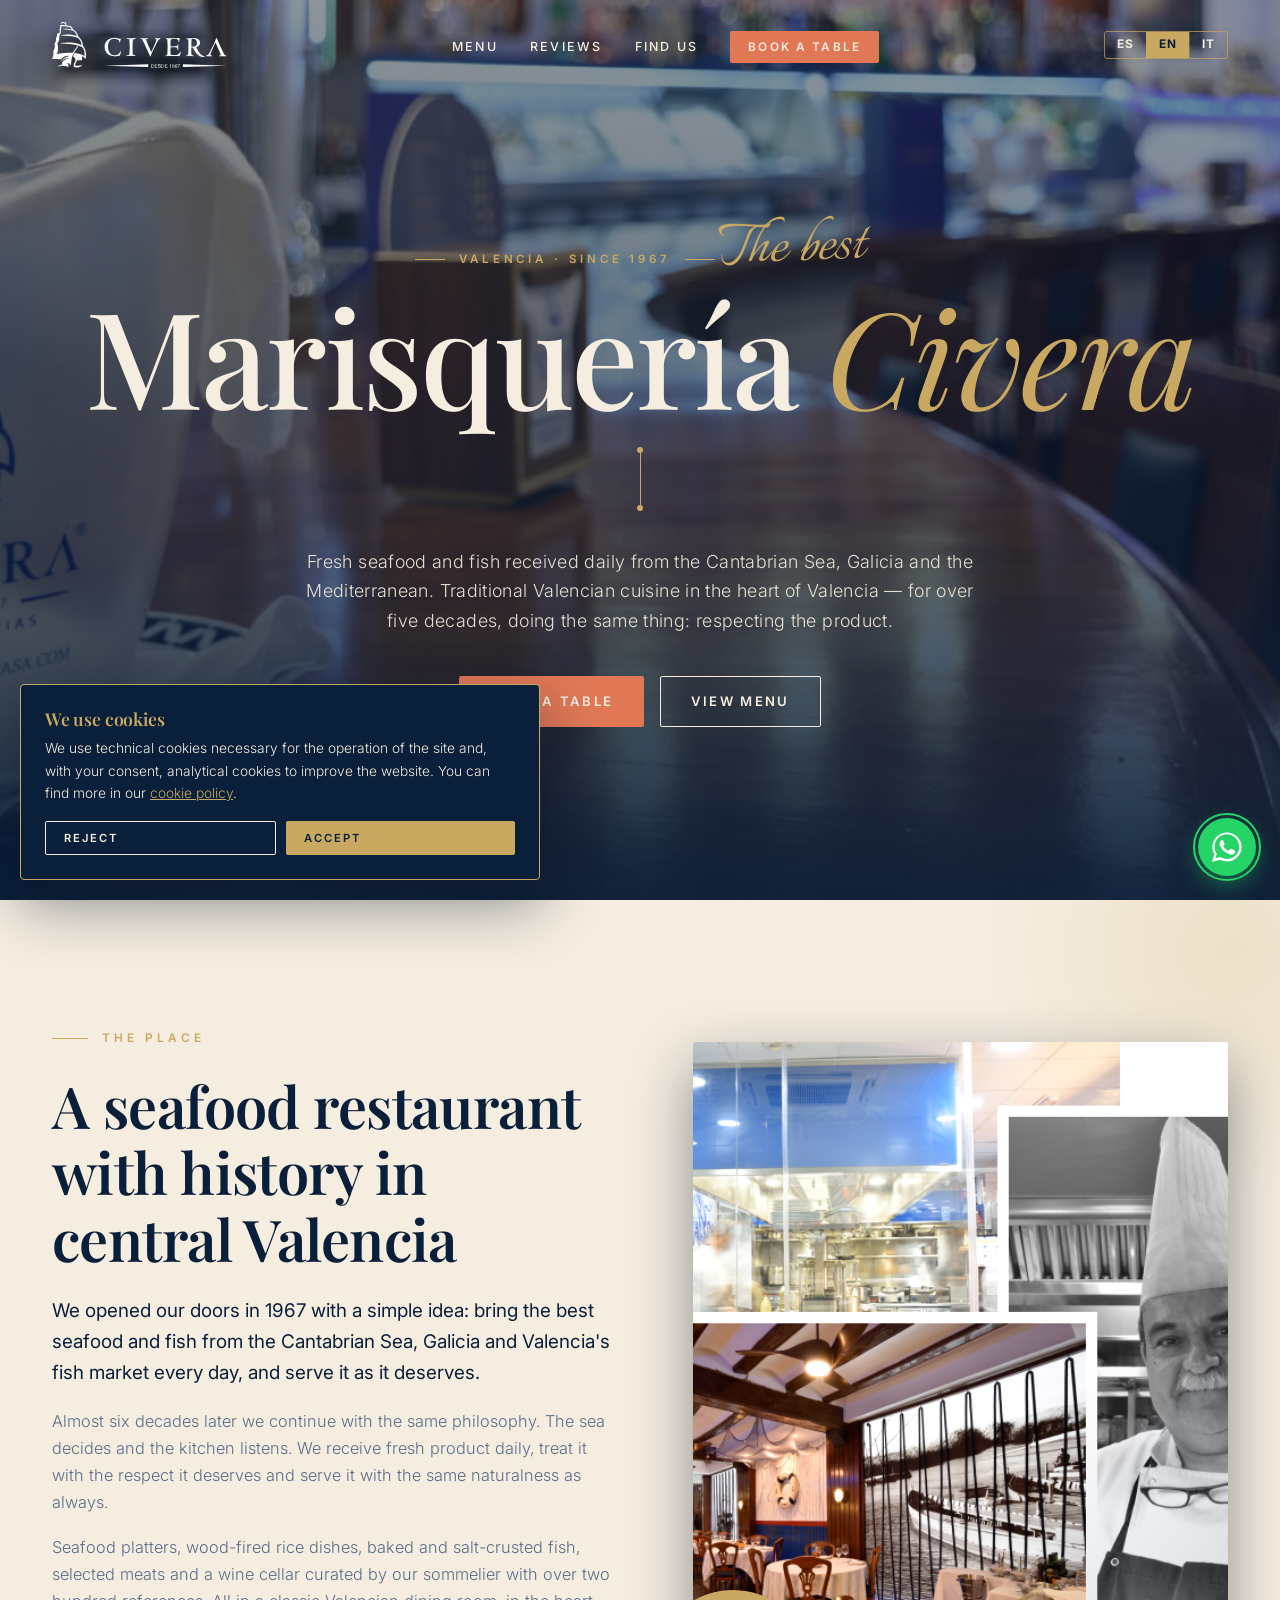
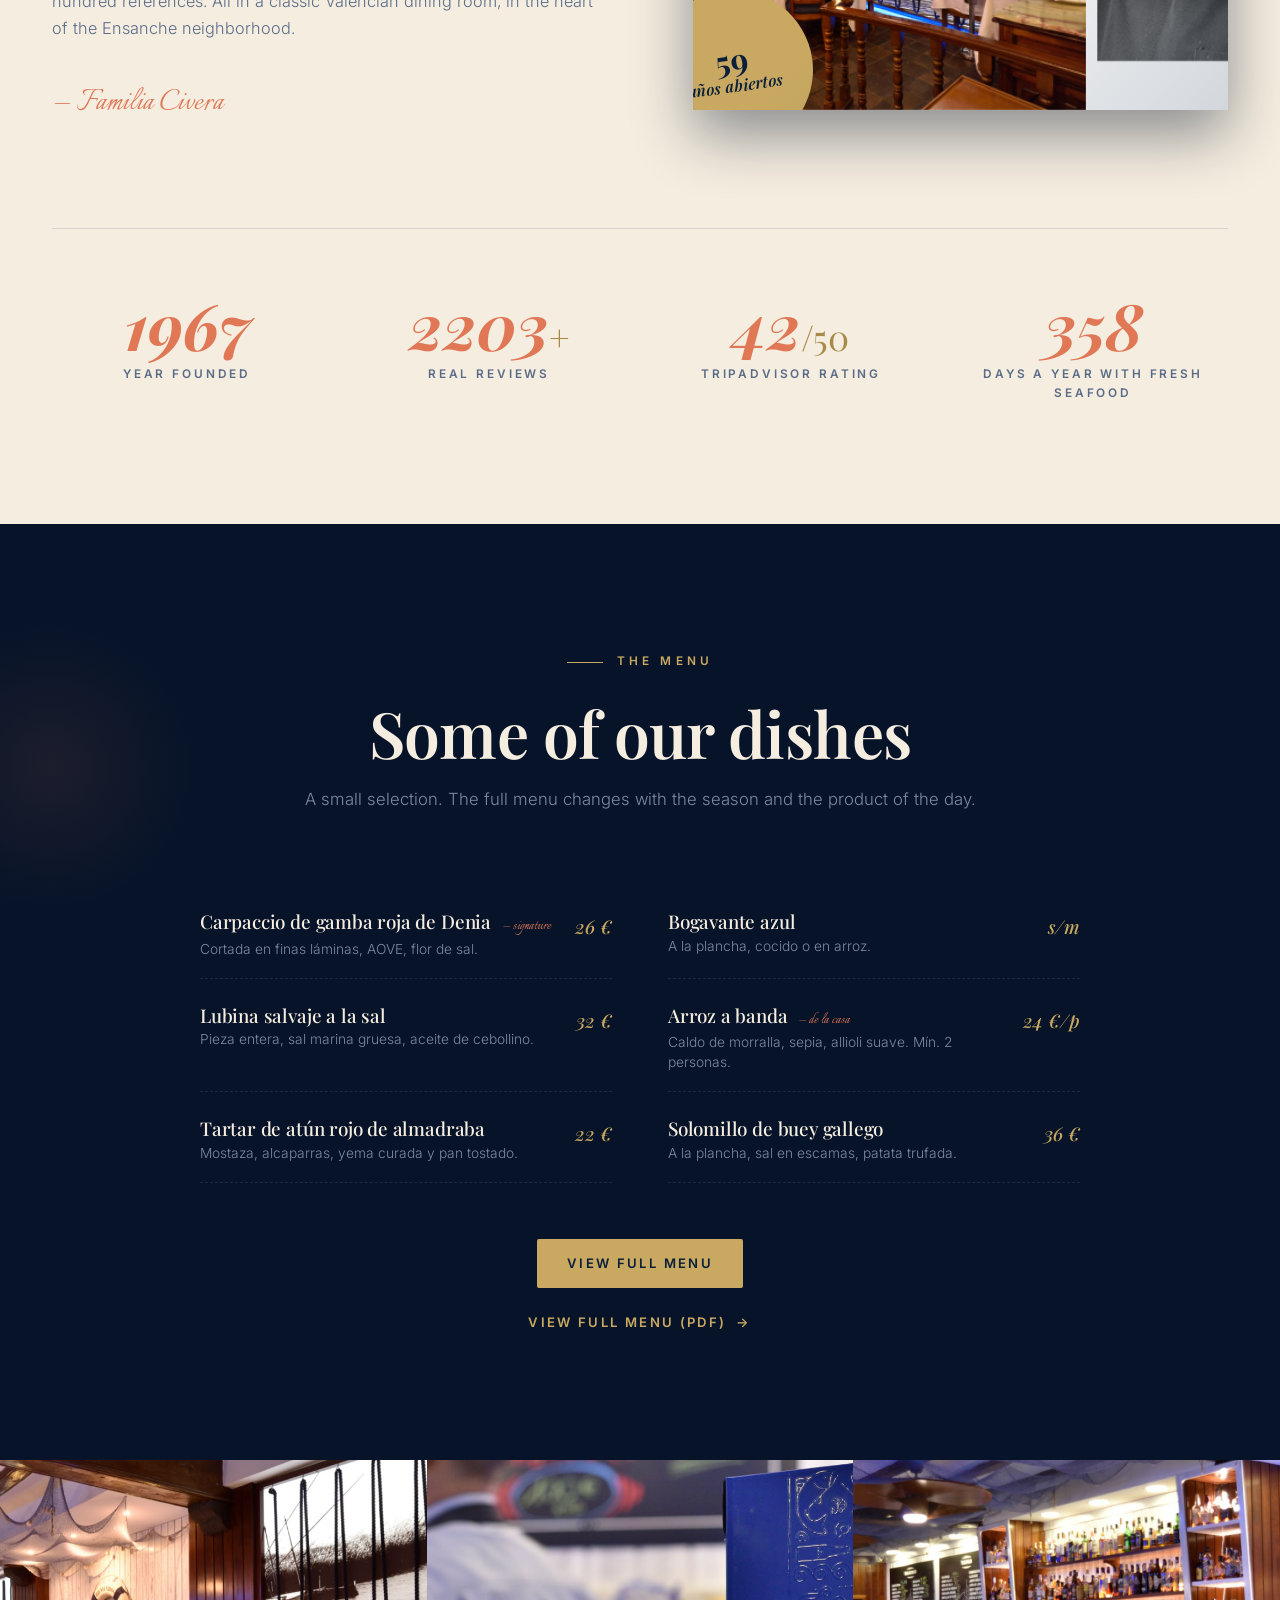
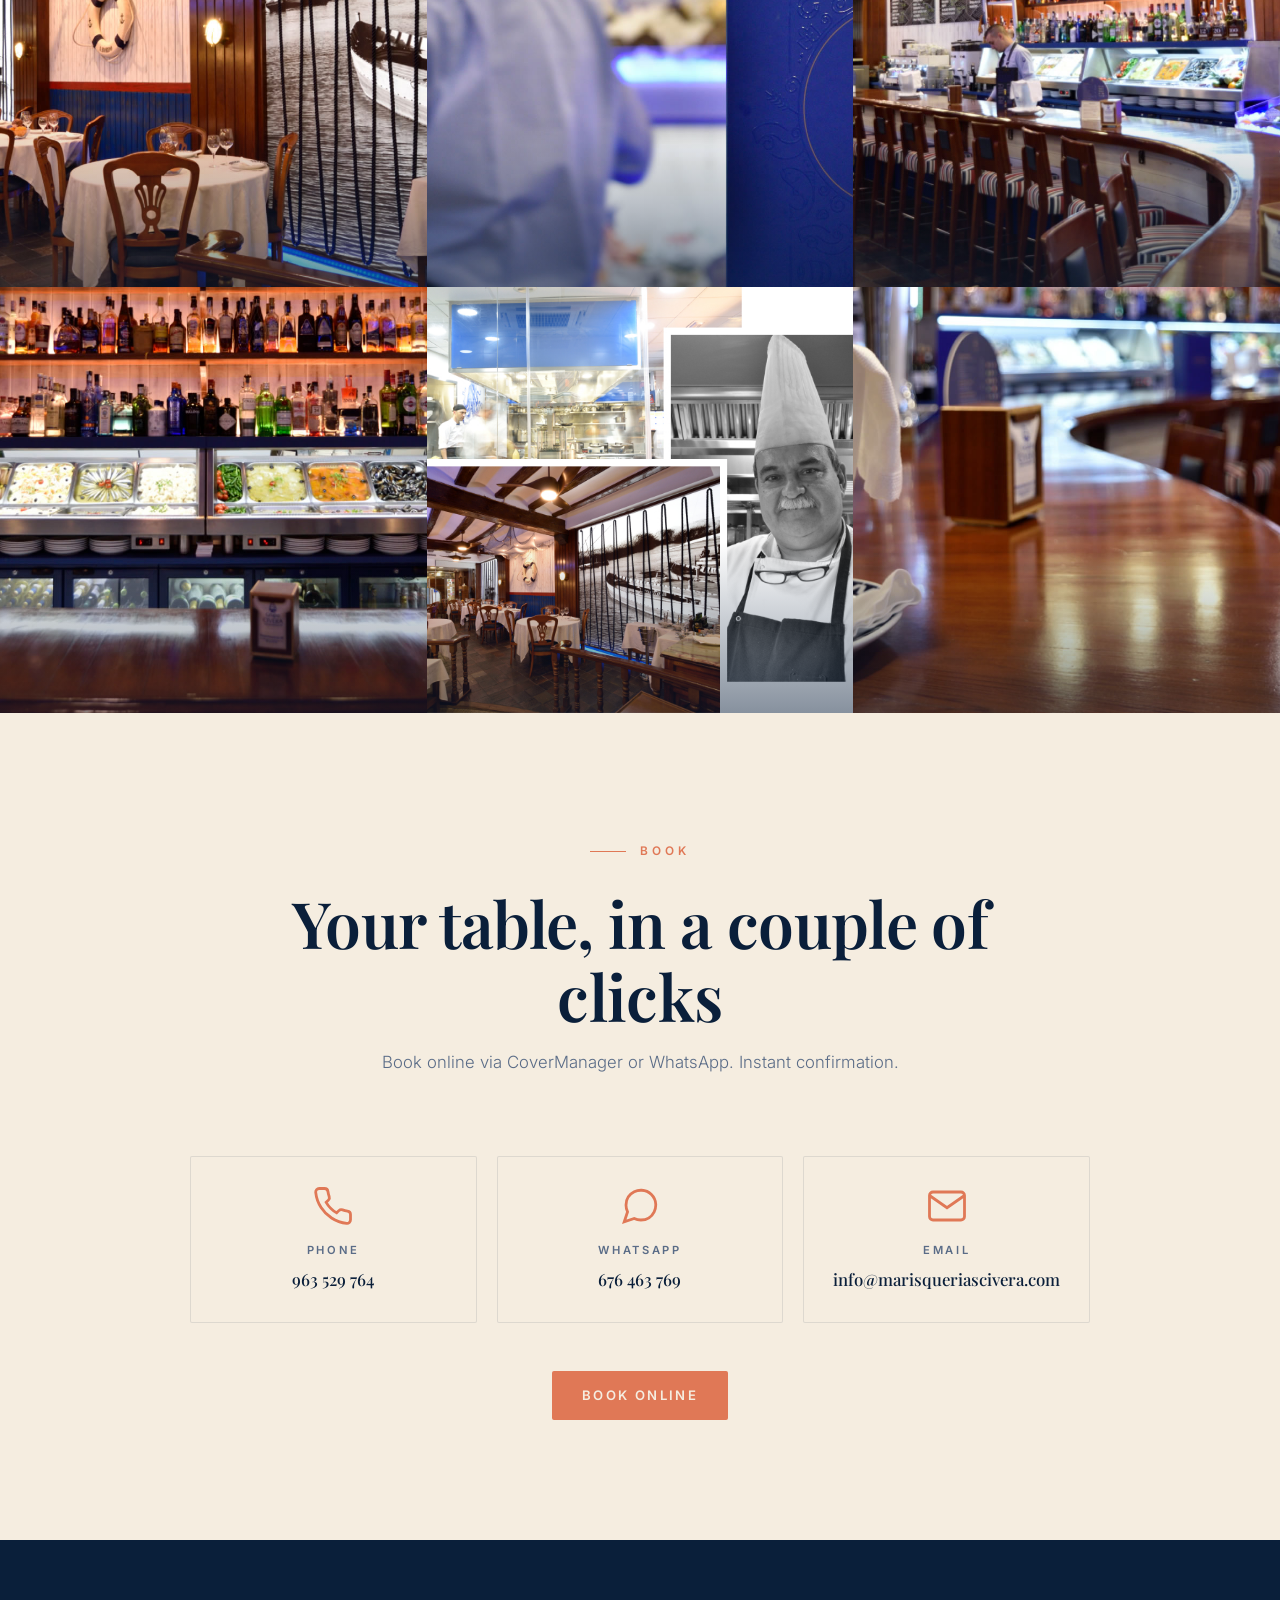
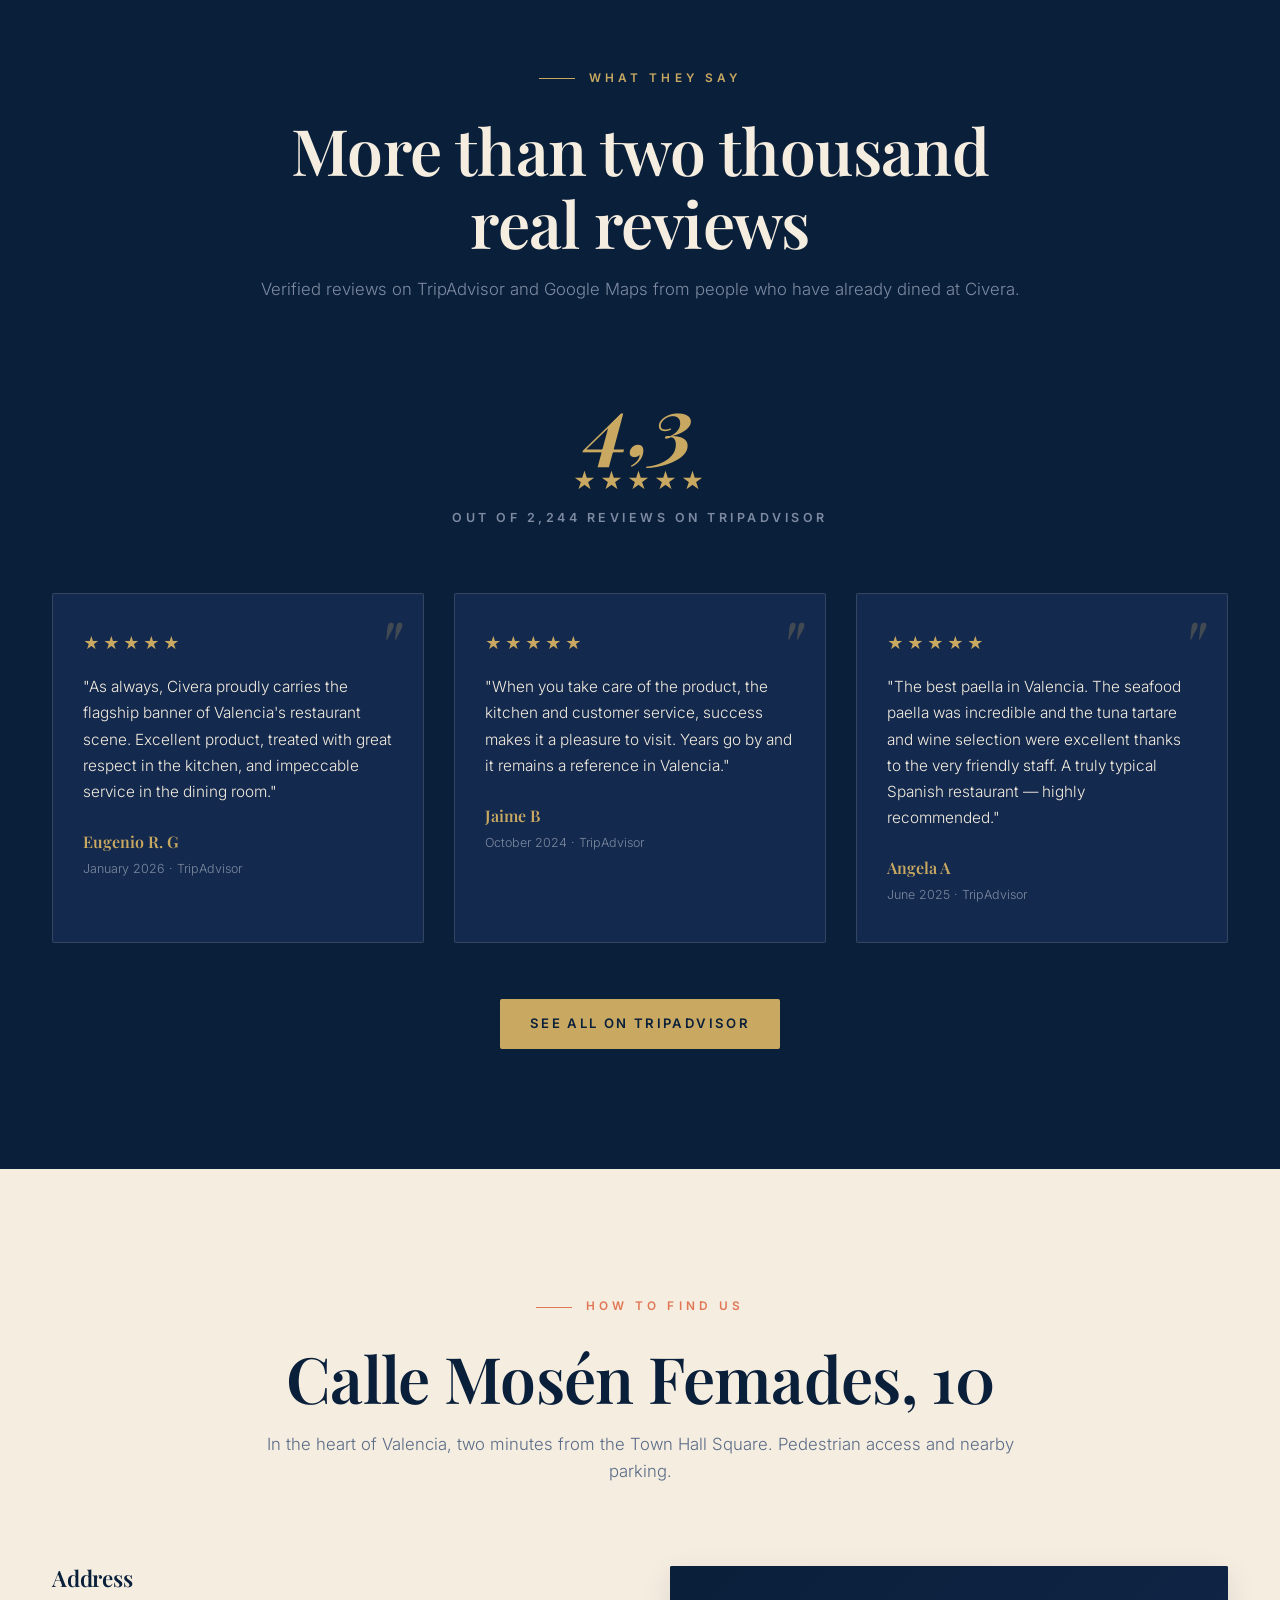
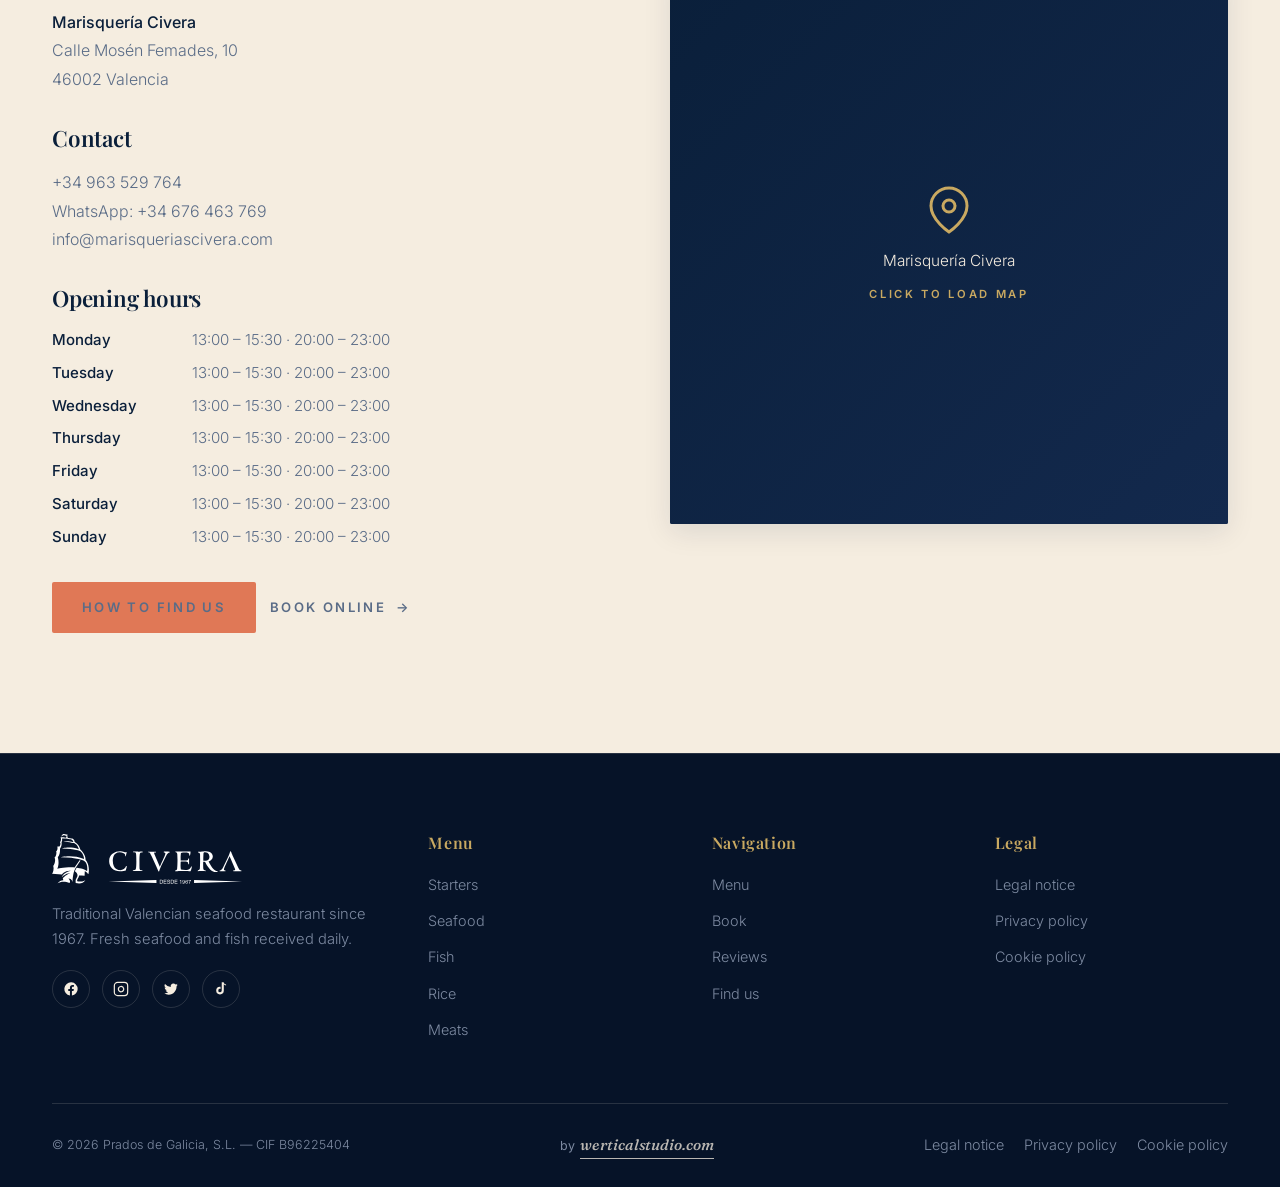
==== commit a169141c: "Add Wertical Studio footer credit - Credit "by werticalstudio.com" centrado en footer-bottom de las " ====
--- a/index.html
+++ b/index.html
@@ -121,7 +121,7 @@
 
 <link rel="preconnect" href="https://fonts.googleapis.com">
 <link rel="preconnect" href="https://fonts.gstatic.com" crossorigin>
-<link href="https://fonts.googleapis.com/css2?family=Playfair+Display:ital,wght@0,400;0,500;0,600;0,700;0,800;1,400;1,500&family=Inter:wght@300;400;500;600;700&family=Italianno&display=swap" rel="stylesheet">
+<link href="https://fonts.googleapis.com/css2?family=Fraunces:ital,wght@1,400;1,500&family=Playfair+Display:ital,wght@0,400;0,500;0,600;0,700;0,800;1,400;1,500&family=Inter:wght@300;400;500;600;700&family=Italianno&display=swap" rel="stylesheet">
 <link rel="stylesheet" href="assets/civera-styles.css?v=7">
 </head>
 <body>
@@ -418,6 +418,7 @@
     </div>
     <div class="footer-bottom">
       <div>© <span id="year">2026</span> Prados de Galicia, S.L. — CIF B96225404</div>
+      <span class="wertical-credit"><span class="by">by</span> <a href="https://werticalstudio.com" target="_blank" rel="noopener">werticalstudio.com</a></span>
       <div class="footer-legal-links">
         <a data-modal="aviso" data-i18n="legal.aviso">Aviso legal</a>
         <a data-modal="privacidad" data-i18n="legal.privacy">Política de privacidad</a>
--- a/assets/civera-styles.css
+++ b/assets/civera-styles.css
@@ -447,6 +447,11 @@
 .footer-bottom{padding-top:28px;border-top:1px solid var(--line);display:flex;justify-content:space-between;align-items:center;flex-wrap:wrap;gap:14px;color:var(--text-muted);font-size:.78rem}
 .footer-legal-links{display:flex;gap:20px;flex-wrap:wrap}
 
+.wertical-credit{display:inline-flex;align-items:baseline;gap:5px;font-size:.78rem;color:var(--text-muted)}
+.wertical-credit .by{font-size:.78rem;text-transform:lowercase;letter-spacing:0;color:var(--text-muted);font-weight:400}
+.wertical-credit a{font-family:'Fraunces','Playfair Display',Georgia,serif;font-style:italic;font-weight:500;font-size:.95rem;color:var(--text-light);opacity:.75;text-decoration:none;border-bottom:1px solid currentColor;padding-bottom:1px;transition:color .3s,opacity .3s,border-color .3s;letter-spacing:-0.005em}
+.wertical-credit a:hover{color:var(--gold);opacity:1;border-bottom-color:var(--gold)}
+
 /* COOKIE BANNER */
 .cookie-banner{position:fixed;bottom:20px;left:20px;right:20px;max-width:520px;background:var(--navy);border:1px solid var(--gold);border-radius:4px;padding:24px;z-index:200;box-shadow:var(--shadow);transform:translateY(150%);transition:transform .5s ease}
 .cookie-banner.show{transform:translateY(0)}
